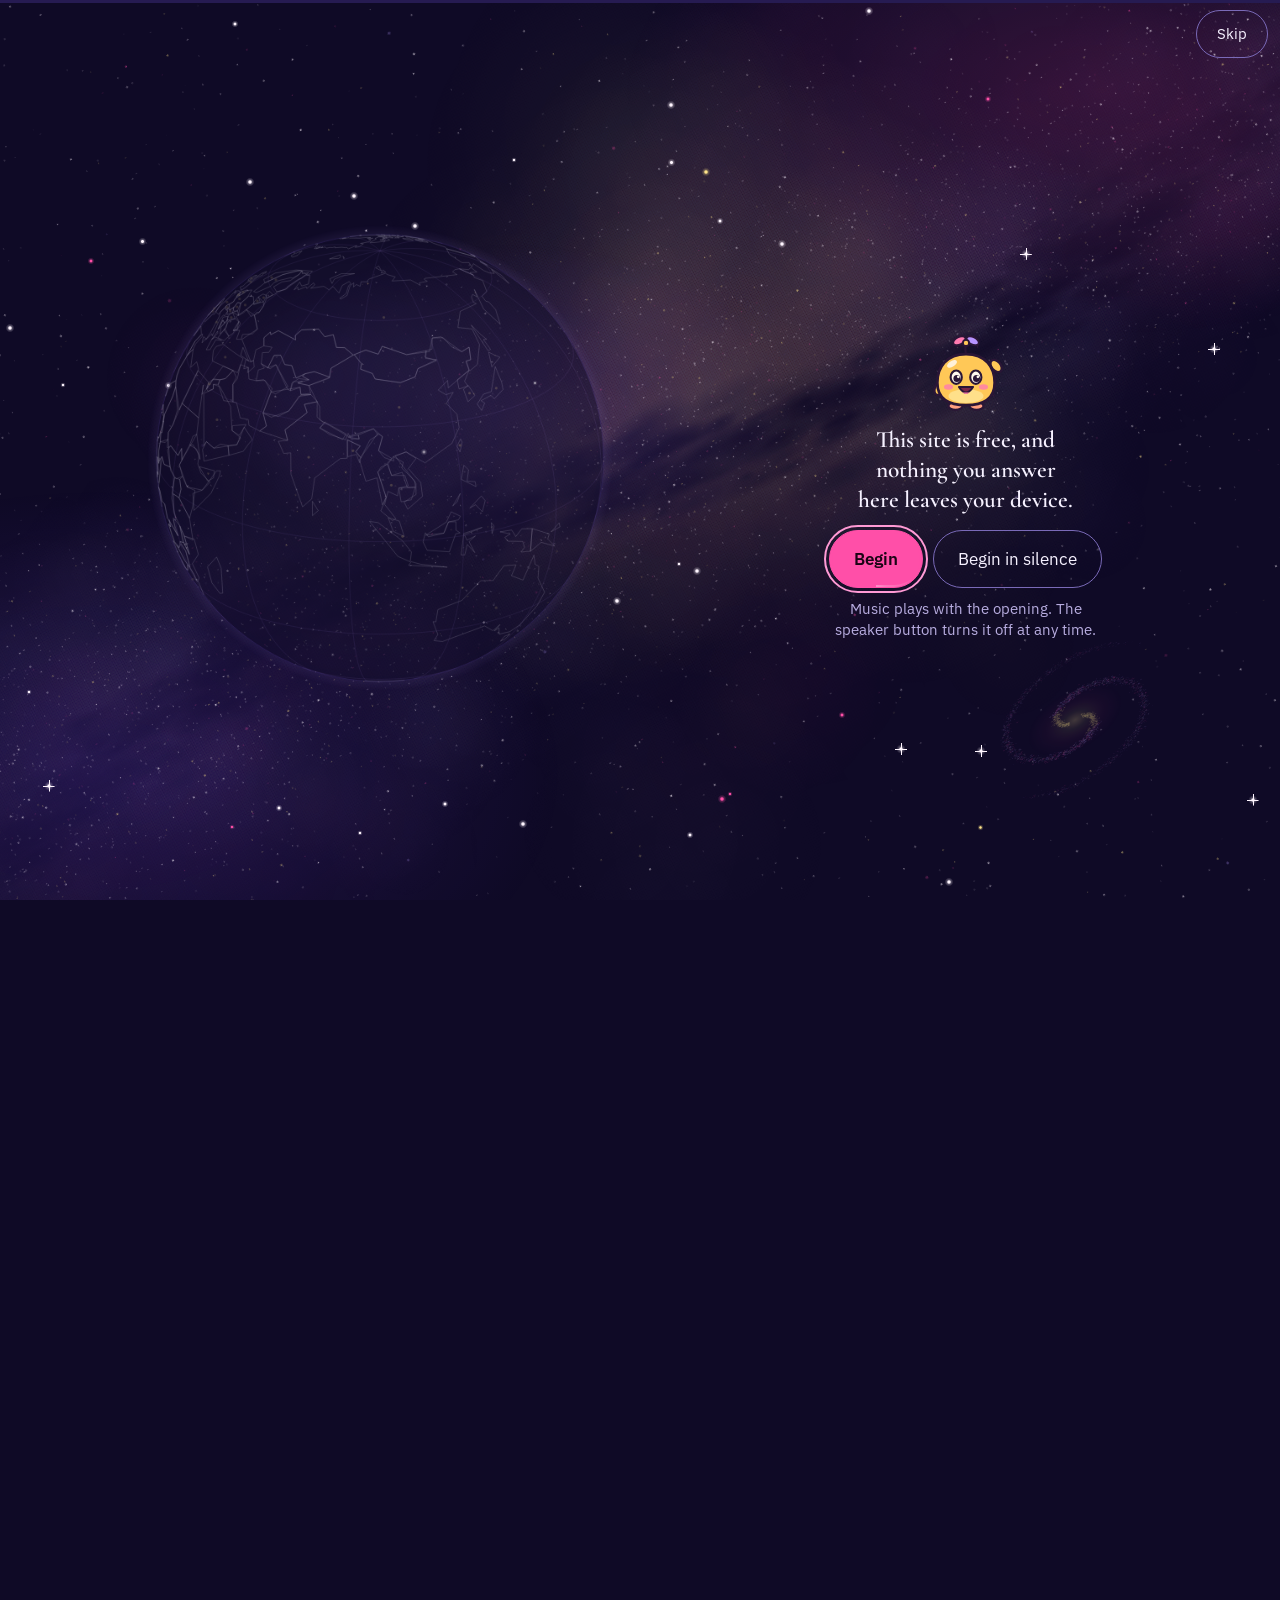
==== index.html @ c07ecde9 "Add Skip to the opening, and Escape The opening now has a way out from its first frame: Skip in the " ====
<!DOCTYPE html>
<html lang="en">
<head>
<meta charset="utf-8" />
<meta name="viewport" content="width=device-width, initial-scale=1" />
<title>Dream Counsellor — career compass for Indian medical students</title>
<meta name="description" content="Three honest questions, then every funded research programme, scholarship, conference and frontier field open to an Indian medico — matched to who you actually are and what you can actually afford." />

<!-- Favicon as an inline SVG data URI: the globe, drawn down to the few lines
     that still read at 16px, so the browser tab matches the installed app
     icon. It was the old compass mark until the app icon became the globe and
     the two stopped agreeing. No extra request, and it scales rather than
     pixellating on retina tabs. -->
<link rel="icon" href="data:image/svg+xml,%3Csvg xmlns='http://www.w3.org/2000/svg' viewBox='0 0 32 32'%3E%3Crect width='32' height='32' rx='7' fill='%230F0A26'/%3E%3Ccircle cx='16' cy='16' r='12.5' fill='none' stroke='%23B79BFF' stroke-width='2.4'/%3E%3Cellipse cx='16' cy='16' rx='5.5' ry='12.5' fill='none' stroke='%23B79BFF' stroke-width='1.5'/%3E%3Cline x1='3.5' y1='16' x2='28.5' y2='16' stroke='%23B79BFF' stroke-width='1.5'/%3E%3Ccircle cx='20.5' cy='19.5' r='4.2' fill='%230F0A26'/%3E%3Ccircle cx='20.5' cy='19.5' r='3' fill='%23FF4FA8'/%3E%3C/svg%3E" />
<link rel="canonical" href="https://aryanmanhas12.github.io/DREAMS/" />
<meta name="robots" content="index, follow, max-image-preview:large" />
<meta name="theme-color" content="#0F0A26" media="(prefers-color-scheme: light)" />
<meta name="theme-color" content="#0F0A26" media="(prefers-color-scheme: dark)" />

<!-- Link previews. This gets shared student-to-student on WhatsApp and
     Telegram far more than it gets found by search, so the card is the
     first impression more often than the page is. -->
<meta property="og:type" content="website" />
<meta property="og:site_name" content="Dream Counsellor" />
<meta property="og:locale" content="en_IN" />
<meta property="og:title" content="Dream Counsellor: the world is full of opportunities. What do you want?" />
<meta property="og:description" content="Three questions that have nothing to do with marks, then 228 real programmes, scholarships and research placements open to Indian medical students — filtered by what you can actually afford and where you can actually live." />
<meta property="og:url" content="https://aryanmanhas12.github.io/DREAMS/" />
<meta property="og:image" content="https://aryanmanhas12.github.io/DREAMS/assets/og-image.png" />
<meta property="og:image:width" content="1200" />
<meta property="og:image:height" content="630" />
<meta property="og:image:alt" content="Dream Counsellor: a career compass for Indian medical students, beside a globe marking every country with funded programmes." />
<meta name="twitter:card" content="summary_large_image" />
<meta name="twitter:title" content="Dream Counsellor: the world is full of opportunities. What do you want?" />
<meta name="twitter:description" content="228 funded programmes, scholarships and research placements open to Indian medical students. Three questions, then a plan." />
<meta name="twitter:image" content="https://aryanmanhas12.github.io/DREAMS/assets/og-image.png" />

<!-- No <link rel="preload"> for the fonts, deliberately. A font preload needs
     `crossorigin` or the browser fetches the file twice over HTTP, and with
     `crossorigin` the request is CORS-mode, which a file:// page (origin
     "null") is not allowed to make, so it errors on every local open. This
     page has to work from the filesystem, and the published bundle inlines
     every face as a data URI anyway, so the preload would buy nothing there.
     The faces are same-origin and discovered one hop after this stylesheet. -->
<!-- Render-blocking, deliberately. This was loaded non-blocking (preload +
     media="print" swap) to take 61KB of CSS off first paint, with no critical
     CSS inlined behind it. Measured on 30 September 2026: whenever the page
     painted before the stylesheet landed, it showed unstyled text and then
     the whole body jumped (the browser's 8px default margin vanishing), and
     Lighthouse scored CLS 0.563 on the live site. A flash of unstyled text
     followed by a page-wide jump is worse than ~28KB (gzipped) of CSS on the
     critical path, and a returning or installed reader gets it from the
     service worker's cache anyway. The generated category pages always
     loaded it this way and scored 99. -->
<link rel="stylesheet" href="assets/styles.css" />
<!-- Every script below is `defer`: the data files were render-blocking, and
     Lighthouse measured 2-3s of LCP "render delay" waiting on them before the
     hero text (plain HTML, no JavaScript needed) could paint. Deferred, they
     still download in parallel and run in order before DOMContentLoaded. The
     one thing that must happen before first paint is the reader's chosen
     theme, or a daylight reader sees a flash of the space theme first, so
     that runs here, inline and tiny, along with html.lite for phones with 2GB
     of memory or less and for Data Saver (a static sky, no idle motion), and
     html.intro-on when this visit opens on the opening (assets/intro.js),
     which hides the page before it can flash. If intro.js has not taken
     over within 12 seconds (a very slow link), the page shows without it. -->
<script>(function(d){try{var t=localStorage.getItem("dc-theme");if(t==="light"||t==="dark")d.setAttribute("data-theme",t);if(localStorage.getItem("dc-sky")==="still")d.classList.add("sky-still")}catch(e){}var m=navigator.deviceMemory,c=navigator.connection;if((m&&m<=2)||(c&&c.saveData))d.classList.add("lite");try{if(!(window.matchMedia&&matchMedia("(prefers-reduced-motion: reduce)").matches)&&!d.classList.contains("sky-still")&&!/[#&]p=/.test(location.hash)&&!sessionStorage.getItem("dc-intro")){d.classList.add("intro-on");if(localStorage.getItem("dc-sound")!=="off")d.classList.add("intro-wait");setTimeout(function(){if(!d.classList.contains("intro-live"))d.classList.remove("intro-on","intro-wait")},12000)}}catch(e){}})(document.documentElement)</script>

<!-- Installable to a phone home screen. Relative paths throughout so this
     works both at the GitHub Pages sub-path and from the filesystem.
     apple-mobile-web-app-capable is the older alias of the standard property
     and older iOS still reads only that one, so both are set. The status bar
     stays "default" rather than black-translucent: translucent makes the web
     view extend up behind the clock, and with a sticky topbar and no
     safe-area padding that puts the menu button under the system time. -->
<link rel="manifest" href="manifest.webmanifest" />
<link rel="apple-touch-icon" href="assets/icons/apple-touch-icon.png" />
<meta name="apple-mobile-web-app-title" content="Dream Counsellor" />
<meta name="mobile-web-app-capable" content="yes" />
<meta name="apple-mobile-web-app-capable" content="yes" />
<meta name="apple-mobile-web-app-status-bar-style" content="default" />
<!-- Structured data. Deliberately minimal: a WebSite and the body that
     publishes it, both of which are true. No AggregateRating, no Course, no
     Event, no Offer — this site sells nothing, teaches nothing directly and
     hosts no events, and inventing those types to win a rich result would be
     a lie told in machine-readable form. The category pages carry their own
     CollectionPage and BreadcrumbList. -->
<script type="application/ld+json">
{
 "@context": "https://schema.org",
 "@graph": [
  {
   "@type": "WebSite",
   "@id": "https://aryanmanhas12.github.io/DREAMS/#website",
   "url": "https://aryanmanhas12.github.io/DREAMS/",
   "name": "Dream Counsellor",
   "alternateName": "Dream Counsellor \u2014 career compass for Indian medical students",
   "description": "An independent, free index of funded programmes, scholarships, research placements and career routes open to Indian medical students.",
   "inLanguage": "en",
   "isAccessibleForFree": true,
   "publisher": { "@id": "https://aryanmanhas12.github.io/DREAMS/#publisher" }
  },
  {
   "@type": "Organization",
   "@id": "https://aryanmanhas12.github.io/DREAMS/#publisher",
   "name": "Dream Counsellor",
   "url": "https://aryanmanhas12.github.io/DREAMS/",
   "logo": "https://aryanmanhas12.github.io/DREAMS/assets/icons/icon-512.png",
   "description": "An unfunded independent project indexing funded routes for Indian medical students. Not affiliated with any institution listed."
  },
  {
   "@type": "WebPage",
   "@id": "https://aryanmanhas12.github.io/DREAMS/#webpage",
   "url": "https://aryanmanhas12.github.io/DREAMS/",
   "name": "Dream Counsellor \u2014 career compass for Indian medical students",
   "isPartOf": { "@id": "https://aryanmanhas12.github.io/DREAMS/#website" },
   "about": "Careers, research, scholarships and postgraduate routes in medicine for students in India",
   "audience": { "@type": "EducationalAudience", "educationalRole": "student" }
  }
 ]
}
</script>
</head>
<body>

<!-- ══════════════════ THE OPENING ══════════════════
     The Earth turns once in the galaxy, every country in the index lights
     and is named, Ooh arrives, and it lands on India: fifteen beats, about
     9.6 seconds, the length of Ronak's overture. Once a visit, and only
     when the inline script above set html.intro-on, so it never shows
     without JavaScript, under reduced motion, after "Pause the moving sky",
     or for a shared plan link. Skip (and Escape) leave it at any moment,
     from the first frame. assets/intro.js runs it. -->
<div class="intro" id="intro" role="dialog" aria-modal="true" aria-labelledby="introAlt" tabindex="-1">
  <span class="intro-progress" aria-hidden="true"><i></i></span>
  <p class="sr-only" id="introAlt">Dream Counsellor. The Earth turns, every country with programmes in this index lights up and is named, and it comes to rest on India.</p>
  <div class="intro-top">
    <button type="button" class="theme-toggle sound-toggle intro-sound" id="introSound" aria-label="Galaxy sound" aria-pressed="false">
      <svg viewBox="0 0 24 24" aria-hidden="true" focusable="false">
        <path class="spk" d="M4 9.5h3.2L12 5.5v13l-4.8-4H4z"/>
        <path class="wave" d="M15.5 9a4.2 4.2 0 0 1 0 6M18 6.6a7.6 7.6 0 0 1 0 10.8"/>
        <path class="mute" d="M16 9.5l5 5M21 9.5l-5 5"/>
      </svg>
    </button>
    <button type="button" class="btn btn-ghost btn-sm intro-skip" id="introSkip">Skip</button>
  </div>
  <div class="intro-stage">
    <div class="intro-globe" aria-hidden="true"><canvas id="introCanvas"></canvas></div>
    <div class="intro-side">
      <p class="intro-count" aria-hidden="true"><span class="intro-count-n" id="introCount">0</span> countries</p>
      <div class="intro-below">
        <div class="intro-gate">
          <span class="intro-gate-ooh" id="introGateOoh" aria-hidden="true"></span>
          <p class="intro-gate-line">This site is free, and nothing you answer here leaves your device.</p>
          <div class="intro-gate-go">
            <button type="button" class="btn btn-primary btn-orbit" id="introBegin">Begin</button>
            <button type="button" class="btn btn-ghost" id="introQuiet">Begin in silence</button>
          </div>
          <p class="intro-gate-note">Music plays with the opening. The speaker button turns it off at any time.</p>
        </div>
        <div class="intro-show">
          <div class="intro-cast">
            <span class="intro-ooh-wrap" id="introOohWrap" aria-hidden="true"><span class="intro-ooh" id="introOoh"></span></span>
            <div class="intro-says" aria-live="polite">
              <div class="ooh-bubble intro-say" id="introSay1" hidden><p class="ooh-say ooh-say-static"><span class="ooh-name" aria-hidden="true" translate="no">Ooh</span><span class="ooh-text"><span class="ooh-typed">Ooh! Look at them all.</span><span class="ooh-rest" aria-hidden="true"></span></span></p></div>
              <div class="ooh-bubble intro-say" id="introSay2" hidden><p class="ooh-say ooh-say-static"><span class="ooh-name" aria-hidden="true" translate="no">Ooh</span><span class="ooh-text"><span class="ooh-typed"><span id="introLine2Count"></span> countries. Let's find yours.</span><span class="ooh-rest" aria-hidden="true"></span></span></p></div>
            </div>
          </div>
          <p class="intro-name" aria-hidden="true" translate="no">Dream<em>Counsellor</em></p>
        </div>
      </div>
    </div>
  </div>
</div>

<a class="skip" href="#main">Skip to content</a>

<header class="topbar">
  <div class="wrap topbar-in">
    <a class="brand" href="#" id="brandHome">
      <svg class="brand-mark" viewBox="0 0 32 32" aria-hidden="true" focusable="false">
        <g fill="none" stroke="currentColor"><circle cx="16" cy="16" r="12.5" stroke-width="2.6"/><ellipse cx="16" cy="16" rx="5.5" ry="12.5" stroke-width="1.8"/><line x1="3.5" y1="16" x2="28.5" y2="16" stroke-width="1.8"/></g>
        <circle class="bm-dot" cx="20.5" cy="19.5" r="3.6"/>
      </svg>
      <span class="brand-text" translate="no">Dream<em>Counsellor</em></span>
    </a>
    <nav class="topnav" id="topnav" aria-label="Primary">
      <button type="button" class="navlink" data-goto="intro">Start</button>
      <button type="button" class="navlink" data-goto="browse">Browse all</button>
      <button type="button" class="navlink" data-goto="routes">Specialty routes</button>
      <button type="button" class="navlink" data-goto="frontiers">Frontier fields</button>
      <button type="button" class="navlink" data-goto="calendar">Deadlines</button>
      <button type="button" class="navlink navlink-shortlist" data-goto="shortlist">
        Shortlist<span class="shortlist-count" id="shortlistCount" aria-live="polite"></span>
      </button>
    </nav>
    <div class="topbar-controls">
      <!-- The galaxy's sound can play by itself once the page has been tapped,
           so its off switch sits here, first among the controls (WCAG 1.4.2). -->
      <button type="button" class="theme-toggle sound-toggle" id="soundToggle" aria-label="Galaxy sound" aria-pressed="false">
        <svg viewBox="0 0 24 24" aria-hidden="true" focusable="false">
          <path class="spk" d="M4 9.5h3.2L12 5.5v13l-4.8-4H4z"/>
          <path class="wave" d="M15.5 9a4.2 4.2 0 0 1 0 6M18 6.6a7.6 7.6 0 0 1 0 10.8"/>
          <path class="mute" d="M16 9.5l5 5M21 9.5l-5 5"/>
        </svg>
      </button>
      <button type="button" class="theme-toggle" id="themeToggle" aria-label="Switch theme">
        <span class="theme-dot"></span>
      </button>
      <button type="button" class="nav-toggle" id="navToggle" aria-expanded="false" aria-controls="topnav" aria-label="Open menu">
        <span class="nav-toggle-bars" aria-hidden="true"><span></span><span></span><span></span></span>
      </button>
    </div>
  </div>
</header>

<main id="main">

<!-- ══════════════════ INTRO ══════════════════ -->
<section class="view is-active" id="view-intro">
  <div class="hero">
    <div class="wrap hero-in">
      <!-- Flat grid rather than nested columns, so the DOM order IS the phone
           order: the headline, the question, its answers, what this is, what
           to do. On a phone the globe now comes after the buttons, so the first
           screen holds the question and both ways of answering it (a chip for
           Ooh, or the three questions). From 920px grid-template-areas moves
           the globe into its own column beside all of it. Doing it this way
           rather than with `order` keeps tab order identical to reading order. -->
      <div class="hero-grid">
        <!-- Each word is its own span so the headline can rise word by word on
             arrival: the page's one orchestrated moment. Pure CSS from the first
             paint (no JavaScript to wait for), transform and opacity only, off
             under reduced motion. -->
        <h1 class="hero-h rise">
          <span class="w" style="--i:0">The</span> <span class="w" style="--i:1">world</span> <span class="w" style="--i:2">is</span> <span class="w" style="--i:3">full</span> <span class="w" style="--i:4">of</span> <span class="w" style="--i:5">opportunities.</span>
        </h1>
        <p class="hero-ask rise" id="wantQ"><span class="w" style="--i:8">What</span> <span class="w" style="--i:9">do</span> <span class="w" style="--i:10">you</span> <span class="w" style="--i:11">want?</span></p>

        <!-- Ooh answers the question above. A fixed script, not a chatbot: each
             chip has one reply, and every number in it is counted from the
             index when it is said. Ooh's figure box is its final size in the
             HTML, so drawing Ooh in afterwards moves nothing. -->
        <div class="want" id="want">
          <div class="want-chips" role="group" aria-labelledby="wantQ">
            <button type="button" class="want-chip" data-want="research" aria-pressed="false">Research during MBBS</button>
            <button type="button" class="want-chip" data-want="abroad" aria-pressed="false">Fully funded abroad</button>
            <button type="button" class="want-chip" data-want="phd" aria-pressed="false">A PhD that pays</button>
            <button type="button" class="want-chip" data-want="india" aria-pressed="false">Exposure in India</button>
            <button type="button" class="want-chip" data-want="specialty" aria-pressed="false">A specialty that fits</button>
            <button type="button" class="want-chip" data-want="unsure" aria-pressed="false">Not sure yet</button>
          </div>
          <div class="want-say">
            <span class="ooh-figure want-ooh" data-ooh-figure="hello" data-size="64" aria-hidden="true"></span>
            <div class="ooh-bubble want-bubble" id="wantBubble">
              <p class="ooh-say ooh-say-static"><span class="ooh-name" aria-hidden="true" translate="no">Ooh</span><span class="ooh-text"><span class="ooh-typed">Tap whichever is closest and I'll show you where to start.</span><span class="ooh-rest" aria-hidden="true"></span></span></p>
              <p class="ooh-sr" aria-live="polite"></p>
            </div>
          </div>
          <div class="want-go" id="wantGo"></div>
        </div>

        <!-- Two lengths, stated honestly. The primary button used to promise
             three questions and then ask sixteen, which is a small lie that
             set the tone for everything after it. Now the short run really is
             three, and the full set says what it adds. -->
        <div class="hero-actions">
          <button type="button" class="btn btn-primary btn-orbit" id="startBtn">Answer the three questions</button>
          <button type="button" class="btn btn-ghost" id="startFullBtn">Go deeper: the full set</button>
          <button type="button" class="btn btn-ghost" data-goto="browse">Show me everything</button>
        </div>
        <p class="hero-choice-note">
          Three questions take about a minute. The full set adds your year, money, category and where
          you could live, which sharpens the list, and you can switch to it later without losing an answer.
        </p>

        <p class="hero-lede">
          This index holds <b><span id="heroCount" class="num-pending"></span></b> of them for Indian
          medical students: funded research you can hold in second year, doctorates that pay a salary,
          and scholarships that cover the flight. Every one is graded honestly and linked to its
          official page.
        </p>

        <!-- Placed AFTER the primary action, never before it. Anything added
             above .hero-actions pushes the main button toward the fold on a
             390x844 phone, which this hero has already been rebuilt once to
             fix. The tour runs itself on a first visit; this is the way back
             to it afterwards. -->
        <p class="tour-line">
          <button type="button" class="tour-trigger" id="tourBtn">Show me how this page works</button>
          <span class="tour-line-note" id="tourLineNote"></span>
        </p>

        <!-- Installing has to be offered out loud. Chrome buries "Add to Home
             screen" in the ⋮ menu and iOS Safari never prompts at all, so a
             site that only meets the technical requirements is, in practice,
             not installable by the person holding the phone. Hidden until the
             browser confirms it can actually be installed, so it is never a
             button that does nothing. -->
        <div class="install-line" id="installLine" hidden>
          <button type="button" class="install-btn" id="installBtn" aria-expanded="false">Install as an app</button>
          <span class="install-note" id="installNote">Opens like an app and works with no signal</span>
          <p class="install-steps" id="installSteps" hidden></p>
        </div>

        <figure class="hero-globe">
          <canvas id="globeCanvas" role="img"
                  aria-label="A globe marking every country with programmes in this index. The same countries can be reached from Browse all."></canvas>
          <figcaption class="globe-label" id="globeLabel">Drag to spin, or tap a country</figcaption>
        </figure>

        <!-- An ordered list because it genuinely is a sequence. You cannot get
             step 3 without step 1. That is what earns the numbering. -->
        <ol class="how">
          <li>
            <b>Three questions</b>
            <span>About what people come to you for, what angers you and what makes time
            stop. Nothing about marks.</span>
          </li>
          <li>
            <b>Your real constraints</b>
            <span>Year of study, money, category and where you could actually live. The things
            that decide what is open to you.</span>
          </li>
          <li>
            <b>A ranked shortlist</b>
            <span>Graded by how much each one would change, with deadlines, true cost and the
            steps to apply.</span>
          </li>
        </ol>
      </div>

      <dl class="hero-stats">
        <div><dt>Programmes indexed</dt><dd id="statTotal" class="num-pending"></dd></div>
        <div><dt>Cost you nothing</dt><dd id="statFree" class="num-pending"></dd></div>
        <div><dt>Open to current MBBS students</dt><dd id="statStudent" class="num-pending"></dd></div>
        <div><dt>Countries covered</dt><dd id="statCountries" class="num-pending"></dd></div>
      </dl>
    </div>
  </div>

  <!-- The atlas. Scrolling through the regions turns a second globe to each
       one, so the motion on this page is the answer to "where are the doors?"
       rather than decoration. Scroll stays native: nothing here intercepts the
       wheel or touch, the text below is complete without the canvas, and every
       region ends in a real button into Browse. All numbers are counted from
       the index at load, never typed here. -->
  <section class="atlas" id="atlas" aria-labelledby="atlas-h">
    <div class="wrap atlas-in">
      <figure class="atlas-stage">
        <canvas id="atlasCanvas" role="img"
                aria-label="A globe that turns to each region as you read about it. Every region below can also be opened in Browse."></canvas>
      </figure>

      <div class="atlas-steps">
        <header class="atlas-head">
          <h2 class="sec-h" id="atlas-h">Where the doors are</h2>
          <p class="atlas-intro">Read down through the regions and the globe turns to each one. Every number here is counted from the index itself, including how many are open this month.</p>
        </header>

        <article class="atlas-step" data-region="india">
          <p class="atlas-tag">India</p>
          <h3>Where every route starts</h3>
          <p class="atlas-copy">Most of what you can do this year is here and much of it is free: research studentships, the science academies' summer fellowships, and national meetings where a first abstract costs a train ticket.</p>
          <dl class="atlas-facts">
            <div><dt>Routes</dt><dd data-stat="total" class="num-pending"></dd></div>
            <div><dt>Funded or free</dt><dd data-stat="funded" class="num-pending"></dd></div>
            <div><dt>Open this month</dt><dd data-stat="open" class="num-pending"></dd></div>
          </dl>
          <p class="atlas-pick" data-stat="pick"></p>
          <button type="button" class="btn btn-ghost atlas-go" data-region-go="india">See every route in India</button>
        </article>

        <article class="atlas-step" data-region="uk">
          <p class="atlas-tag">The UK and Ireland</p>
          <h3>One-year masters and two scholarships open to Indian doctors</h3>
          <p class="atlas-copy">The schools that train much of global health, with Chevening and the Commonwealth Scholarships paying tuition, flights and a stipend for the ones that fit.</p>
          <dl class="atlas-facts">
            <div><dt>Routes</dt><dd data-stat="total" class="num-pending"></dd></div>
            <div><dt>Funded or free</dt><dd data-stat="funded" class="num-pending"></dd></div>
            <div><dt>Open this month</dt><dd data-stat="open" class="num-pending"></dd></div>
          </dl>
          <p class="atlas-pick" data-stat="pick"></p>
          <button type="button" class="btn btn-ghost atlas-go" data-region-go="uk">See every route in the UK and Ireland</button>
        </article>

        <article class="atlas-step" data-region="europe">
          <p class="atlas-tag">Europe</p>
          <h3>Doctorates that pay a salary</h3>
          <p class="atlas-copy">Germany, Switzerland and the Nordic countries hire PhD candidates as employees rather than charging them, and Germany's route into practice runs through a language exam and a licensing exam.</p>
          <dl class="atlas-facts">
            <div><dt>Routes</dt><dd data-stat="total" class="num-pending"></dd></div>
            <div><dt>Funded or free</dt><dd data-stat="funded" class="num-pending"></dd></div>
            <div><dt>Open this month</dt><dd data-stat="open" class="num-pending"></dd></div>
          </dl>
          <p class="atlas-pick" data-stat="pick"></p>
          <button type="button" class="btn btn-ghost atlas-go" data-region-go="europe">See every route in Europe</button>
        </article>

        <article class="atlas-step" data-region="americas">
          <p class="atlas-tag">The USA and Canada</p>
          <h3>Summer labs, two big awards, and the USMLE</h3>
          <p class="atlas-copy">Paid summer research, the Knight-Hennessy and Fulbright-Nehru awards for graduate study, and the long exam route into American residency.</p>
          <dl class="atlas-facts">
            <div><dt>Routes</dt><dd data-stat="total" class="num-pending"></dd></div>
            <div><dt>Funded or free</dt><dd data-stat="funded" class="num-pending"></dd></div>
            <div><dt>Open this month</dt><dd data-stat="open" class="num-pending"></dd></div>
          </dl>
          <p class="atlas-pick" data-stat="pick"></p>
          <button type="button" class="btn btn-ghost atlas-go" data-region-go="americas">See every route in the USA and Canada</button>
        </article>

        <article class="atlas-step" data-region="anz">
          <p class="atlas-tag">Australia and New Zealand</p>
          <h3>Research degrees on a tax-free stipend</h3>
          <p class="atlas-copy">University research scholarships open to international candidates, and in Australia a trade agreement that gives Indian graduates longer post-study work rights than most nationalities get.</p>
          <dl class="atlas-facts">
            <div><dt>Routes</dt><dd data-stat="total" class="num-pending"></dd></div>
            <div><dt>Funded or free</dt><dd data-stat="funded" class="num-pending"></dd></div>
            <div><dt>Open this month</dt><dd data-stat="open" class="num-pending"></dd></div>
          </dl>
          <p class="atlas-pick" data-stat="pick"></p>
          <button type="button" class="btn btn-ghost atlas-go" data-region-go="anz">See every route in Australia and New Zealand</button>
        </article>

        <article class="atlas-step" data-region="asia">
          <p class="atlas-tag">Elsewhere in Asia, and Africa</p>
          <h3>Paid internships and government scholarships</h3>
          <p class="atlas-copy">OIST's paid research internship in Japan, the Weizmann Institute in Israel, Singapore's public health school, government scholarships from Japan, Korea, China, Taiwan and Türkiye, and HIV and tuberculosis research in Johannesburg and Cape Town.</p>
          <dl class="atlas-facts">
            <div><dt>Routes</dt><dd data-stat="total" class="num-pending"></dd></div>
            <div><dt>Funded or free</dt><dd data-stat="funded" class="num-pending"></dd></div>
            <div><dt>Open this month</dt><dd data-stat="open" class="num-pending"></dd></div>
          </dl>
          <p class="atlas-pick" data-stat="pick"></p>
          <button type="button" class="btn btn-ghost atlas-go" data-region-go="asia">See every route elsewhere in Asia and Africa</button>
        </article>

        <article class="atlas-step" data-region="global">
          <p class="atlas-tag">No single country</p>
          <h3>The UN, WHO and the open internet</h3>
          <p class="atlas-copy">Internships, volunteer posts, youth competitions and online courses you can reach from wherever you study, including several that take students in their first year.</p>
          <dl class="atlas-facts">
            <div><dt>Routes</dt><dd data-stat="total" class="num-pending"></dd></div>
            <div><dt>Funded or free</dt><dd data-stat="funded" class="num-pending"></dd></div>
            <div><dt>Open this month</dt><dd data-stat="open" class="num-pending"></dd></div>
          </dl>
          <p class="atlas-pick" data-stat="pick"></p>
          <button type="button" class="btn btn-ghost atlas-go" data-region-go="global">See every route with no single country</button>
        </article>
      </div>
    </div>
  </section>

  <!-- Three claims rather than three feature bullets. Each one is something
       this site asserts and can be held to, which is why they carry quote
       marks. They are positions, not decoration. -->
  <section class="wrap claims" aria-labelledby="claims-h">
    <h2 class="sec-h" id="claims-h">What this is built on</h2>

    <!-- The numbers in these three claims are filled in from the data at run
         time, never typed here. A count written into the HTML is a count that
         goes stale on the next commit and then quietly contradicts the stat
         tile six inches above it, which is the same class of bug as the old
         India 16-vs-65. Em dashes are the pre-script placeholder, matching
         #heroCount, so nothing reads as a broken template if JS never runs. -->
    <div class="statement">
      <p>Funded research you can hold in second year, doctorates that pay a salary, and
      scholarships that cover the flight. <b><span id="claimTotal" class="num-pending"></span> of them, across
      <span id="claimCountries" class="num-pending"></span> countries.</b></p>
    </div>

    <div class="statement">
      <p>Every entry is graded by <b>how much it would change your career</b>. Most are
      not tier 1, and each card says which tier it is.</p>
    </div>

    <div class="statement">
      <p>Built around what you can afford, tolerate and reach. <b><span id="claimFree" class="num-pending"></span>
      of these cost nothing at all</b>, and the ones gated by money say so plainly.</p>
    </div>

    <div class="claims-cta">
      <button type="button" class="btn btn-primary btn-lg" id="startShortBtn2">Start the three questions</button>
      <p class="claims-note">About a minute. No account, nothing uploaded. The full set takes about two, if you want the sharper version.</p>
    </div>
  </section>

  <div class="wrap band">
    <h2 class="band-h">Three questions, and why these three</h2>
    <div class="triptych">
      <article class="tri">
        <span class="tri-num">Question one</span>
        <h3>What do people come to you for?</h3>
        <p>Not what you are good at on paper. What people actually knock on your door about. That is
        your real skill, and it is usually invisible to you because it costs you no effort.</p>
      </article>
      <article class="tri">
        <span class="tri-num">Question two</span>
        <h3>What angers you about this world?</h3>
        <p>Anger is the most reliable compass anyone has. The thing that makes you furious at 2 a.m.
        is the thing you will still care about in fifteen years, when the prestige has worn off.</p>
      </article>
      <article class="tri">
        <span class="tri-num">Question three</span>
        <h3>What makes time stop?</h3>
        <p>The task where you look up and three hours have gone. Treat that as data rather than mood: it tells
        you which method you belong in, regardless of which subject you love.</p>
      </article>
    </div>
    <p class="band-foot">
      Skill, anger, flow. Where the three overlap is not a personality quiz result. It is a
      shortlist of real programmes with real deadlines, filtered by what you can actually afford,
      where you can actually live, and what you are actually eligible for today.
    </p>
  </div>
</section>

<!-- ══════════════════ SURVEY ══════════════════ -->
<section class="view" id="view-survey">
  <div class="survey-shell">
    <div class="progress" role="progressbar" aria-label="Survey progress" aria-valuemin="0" aria-valuemax="100" aria-valuenow="0">
      <div class="progress-bar" id="progressBar"></div>
    </div>
    <div class="wrap survey-wrap">
      <div id="questionSlot"></div>
      <div class="survey-nav">
        <button type="button" class="btn btn-ghost" id="backBtn">Back</button>
        <span class="survey-count" id="qCount"></span>
        <button type="button" class="btn btn-primary" id="nextBtn">Continue</button>
      </div>
    </div>
  </div>
</section>

<!-- ══════════════════ RESULTS ══════════════════ -->
<section class="view" id="view-results">
  <div class="wrap">
    <div class="ooh-slot" data-ooh="results"></div>
    <div id="resultsSlot"></div>
  </div>
</section>

<!-- ══════════════════ BROWSE ══════════════════ -->
<section class="view" id="view-browse">
  <div class="wrap">
    <header class="page-head">
      <h2>Everything, unfiltered</h2>
      <p class="page-lede">Every programme in the database, with no profile applied. Search, filter and
      sort if you already know roughly what you are looking for.</p>
    </header>
    <div class="ooh-slot" data-ooh="browse"></div>
    <div class="browse-tools">
      <div class="search-wrap">
        <input type="search" id="browseSearch" class="search-input"
               autocomplete="off" spellcheck="false"
               placeholder="Search by name, institution or field. Try “Germany”, “psychiatry”, “free”…"
               aria-label="Search programmes" />
      </div>
      <div class="sort-wrap">
        <label for="browseSort">Sort</label>
        <select id="browseSort" class="sort-select">
          <option value="tier">Impact tier</option>
          <option value="deadline">Deadline (soonest first)</option>
          <option value="az">A–Z</option>
        </select>
      </div>
    </div>
    <div class="filters" id="filters"></div>
    <div id="activeCountry"></div>
    <!-- The count changes as you type, and a screen-reader user gets no other
         signal that filtering happened. polite, so it waits for a pause. -->
    <p class="result-count" id="browseCount" role="status" aria-live="polite"></p>
    <div class="cards" id="browseCards"></div>
  </div>
</section>

<!-- ══════════════════ SHORTLIST ══════════════════ -->
<section class="view" id="view-shortlist">
  <div class="wrap">
    <header class="page-head">
      <h2>Your shortlist</h2>
      <p class="page-lede">Every programme you have starred, anywhere on the site, whether comparing
      options across sessions, or just building a list to sit with for a few days before deciding.
      Saved in this browser only.</p>
    </header>
    <div class="ooh-slot" data-ooh="shortlist"></div>
    <div id="shortlistSlot"></div>
  </div>
</section>

<!-- ══════════════════ SPECIALTY ROUTES ══════════════════ -->
<section class="view" id="view-routes">
  <div class="wrap">
    <header class="page-head">
      <h2>Specialty routes</h2>
      <p class="page-lede">
        What each specialty is actually like day to day, how you enter it in India, how you
        enter it abroad, where it leads afterwards, and the thing nobody tells you before
        you commit three years to it. Including the non-clinical MDs that students treat as
        failure, and the exits from clinical medicine that are real careers rather than
        defeats.
      </p>
    </header>
    <div class="ooh-slot" data-ooh="routes"></div>
    <div class="routes" id="routesGrid"></div>
  </div>
</section>

<!-- ══════════════════ FRONTIERS ══════════════════ -->
<section class="view" id="view-frontiers">
  <div class="wrap">
    <header class="page-head">
      <h2>The frontier</h2>
      <p class="page-lede">
        Every one of these is a real discipline with journals, funding and people currently hiring.
        Most Indian medical students graduate without hearing any of them named once. Each entry
        includes one thing you could start this week, from where you are, with what you have.
      </p>
    </header>
    <div class="ooh-slot" data-ooh="frontiers"></div>
    <div class="frontier-grid" id="frontierGrid"></div>
  </div>
</section>

<!-- ══════════════════ CALENDAR ══════════════════ -->
<section class="view" id="view-calendar">
  <div class="wrap">
    <header class="page-head">
      <h2>Deadline calendar</h2>
      <p class="page-lede">
        Most opportunities are missed for one reason: the application window opened while you were
        revising for an exam and closed before you looked up. Deadlines shift year to year. Always
        confirm on the official page before you plan around a date.
      </p>
      <p class="reviewed" id="reviewedCal"></p>
    </header>
    <div class="ooh-slot" data-ooh="calendar"></div>
    <div class="calendar" id="calendarGrid"></div>
  </div>
</section>

</main>

<footer class="foot">
  <div class="wrap foot-in">
    <details class="privacy">
      <summary>Where your answers are kept</summary>
      <div class="privacy-body">
        <p>
          <strong>There is no account, no server and no database.</strong> This is a set of static
          files. Nothing you type is ever transmitted anywhere. There is nowhere for it to go.
        </p>
        <p>Two things are stored, both on this device only:</p>
        <ul>
          <li>
            <strong>Your answers and shortlist</strong> live in this browser's local storage, so
            the page remembers you between visits. Clearing your browser data removes them.
          </li>
          <li>
            <strong>Your answers are also encoded into the page address</strong> once you finish
            the questions. That is what makes a plan bookmarkable, and it is also how you move it
            between devices: send yourself that link and open it on your phone, and your results
            come back exactly as they were. It is the closest thing to an account, without one.
          </li>
        </ul>
        <p class="privacy-small">
          Because there is no account, a shortlist saved on your laptop will not appear on your
          phone by itself. Copy the link across, or use <em>Copy my plan as text</em> on the
          results page. Nothing here uses cookies, analytics or trackers of any kind.
        </p>
      </div>
    </details>

    <p class="foot-note">
      <strong>Dream Counsellor</strong>, built for Indian medical students, starting with one.
      Every deadline and figure here is a starting point for your own check, not a substitute for it:
      programmes change their rules, and the official page is always the authority. Nothing on this
      site is affiliated with any institution listed.
    </p>
    <!-- The sky moves for as long as the page is open, so there has to be a
         way to stop it from the page itself (WCAG 2.2.2). The system's
         reduced-motion setting stills it too, and then this says so. -->
    <p class="foot-controls">
      <button type="button" class="btn btn-ghost btn-sm" id="skyToggle" aria-pressed="false">Pause the moving sky</button>
      <button type="button" class="btn btn-ghost btn-sm" id="oohToggle" aria-pressed="false">Hide Ooh, the guide</button>
    </p>
    <p class="foot-note foot-small reviewed" id="reviewedFoot"></p>
    <p class="foot-note foot-small">
      If you are struggling right now, that is not a career problem and it does not wait for a
      deadline. Tele-MANAS, India's free national mental health helpline: <a href="tel:14416"><strong>14416</strong></a> · Check your wellbeing privately with <a href="https://aryanmanhas12.github.io/Psych/" target="_blank" rel="noopener"><strong>Psych Screener</strong></a>.
    </p>
    <!-- Separate pages rather than another <details>, so they can be linked to,
         indexed and cited. build.js rewrites these two to absolute URLs for the
         single-file bundle, which has no privacy.html beside it. -->
    <!-- The app builds itself from data in the browser, so none of the 220
         programmes appears in the HTML a crawler reads. These pages are the
         crawlable copy, generated from the same data by tools/make-pages.js.
         They are also how someone arrives from a search for one programme. -->
    <nav class="foot-map" aria-label="Browse by category">
      <h2 class="foot-map-h">Browse by category</h2>
      <ul>
        <li><a href="during-mbbs/">Open while you are still in MBBS</a></li>
        <li><a href="study-abroad/">Studying abroad from an Indian degree</a></li>
        <li><a href="scholarships/">Scholarships</a></li>
        <li><a href="fellowships/">Fellowships</a></li>
        <li><a href="research/">Research opportunities</a></li>
        <li><a href="india/">Exposure inside India</a></li>
        <li><a href="fully-funded/">Fully funded, abroad and at home</a></li>
        <li><a href="free/">Costs nothing</a></li>
        <li><a href="conferences/">Conferences taking student work</a></li>
        <li><a href="specialties/">Specialties and where they lead</a></li>
        <li><a href="research-fields/">Research fields still open</a></li>
      </ul>
    </nav>
    <p class="foot-note foot-small foot-legal">
      <a href="privacy.html">Privacy</a> · <a href="terms.html">Terms of use</a>
    </p>
    <p class="foot-sign">Go on then. The world is wider than they told you.</p>
  </div>
</footer>

<script src="assets/data-study.js" defer></script>
<script src="assets/data-funding.js" defer></script>
<script src="assets/data-research.js" defer></script>
<script src="assets/data-frontiers.js" defer></script>
<script src="assets/data-countries.js" defer></script>
<script src="assets/data-impact.js" defer></script>
<script src="assets/data-expansion.js" defer></script>
<script src="assets/data-india-funding.js" defer></script>
<script src="assets/data-specialties.js" defer></script>
<script src="assets/data-equity-plus.js" defer></script>
<script src="assets/data-world.js" defer></script>
<script src="assets/data-india-events.js" defer></script>
<script src="assets/data-abroad.js" defer></script>
<script src="assets/data-newroutes.js" defer></script>
<script src="assets/data-2026.js" defer></script>
<script src="assets/data-fields-2026.js" defer></script>
<script src="assets/data-india-exposure.js" defer></script>
<script src="assets/data-meta.js" defer></script>
<script src="assets/data-coast.js" defer></script>
<script src="assets/globe.js" defer></script>
<script src="assets/space.js" defer></script>
<script src="assets/sound.js" defer></script>
<script src="assets/ooh.js" defer></script>
<script src="assets/ooh-guide.js" defer></script>
<script src="assets/intro.js" defer></script>
<script src="assets/app.js" defer></script>
</body>
</html>
---- assets/styles.css ----
/* ════════════════════════════════════════════════════════════════
   Dream Counsellor

   Type — three faces, self-hosted so nothing depends on a CDN:
     Cormorant Garamond  calligraphic old-style serif. Asks the human
                         questions. High contrast, small x-height, genuinely
                         elegant at display size — and needs generous size
                         and loose tracking to earn that, which the scale below
                         gives it.
     IBM Plex Sans       body. Chosen over Inter deliberately: Plex has real
                         character in its terminals and its 'a' and 'g', so
                         paragraphs do not read as default-UI.
     Petit Formal Script the counsellor's own hand. Used ONLY where the site is
                         speaking to you personally — the wordmark, the salutation
                         on your read, the closing line. It is never used for
                         anything you have to scan or compare, because a script
                         is slower to read and this one has a job that is worth
                         the cost. Chosen over Pinyon and Parisienne on x-height:
                         those two go thin and vanish at wordmark size.
   Cormorant and Plex are variable fonts: one file each covers the whole weight
   range. The script ships a single weight, which is all a script needs.

   Colour — "Nebula", 30 September 2026. The user found Marigold & Neem too
   yellow and asked for the whole site to be a galaxy: purple, yellow and
   pink, attention-grabbing and beautiful. So the ground is deep space (an
   indigo-violet, never pure black) under a starfield, and the three galaxy
   colours each own one job, the way hydrogen-alpha pink, stellar yellow and
   ionised violet do in a nebula photograph:
     --fill / --on-fill  nebula pink  anything you can press: the primary
                         button, a chosen answer, the progress bar, India on
                         the globe.
     --accent            interactive TEXT, links and focus: a pale pink on
                         space, a deep magenta on the daylight theme.
     --gold    star yellow  tier 1 only, always a filled chip. The rarest grade
                         gets the brightest star.
     --signal  solar flare  deadlines, and nothing else. Orange-red, kept well
                         away from the pink so a deadline never reads as a button.
     --ok      aurora    open now, funded, costs nothing.
     --warn    amber     opening soon.
     --globe / --star    the globe's violet graticule and its yellow stars.
     --nebula-*          the two soft clouds behind the starfield, and nowhere else.
   Every status also carries a word, so nothing depends on telling hues apart
   (WCAG 1.4.1), and every text pair is AA in both themes.

   Space is the DEFAULT, whatever the system says: a galaxy is a night sky.
   :root holds it, [data-theme="dark"] repeats it for the toggle, and
   [data-theme="light"] is the daylight variant (lavender paper, magenta ink)
   for reading in sunlight. The generated category pages carry no JavaScript,
   so they are always space. Swapping the palette is a token edit; no
   component ever hard-codes a colour.
   ════════════════════════════════════════════════════════════════ */

@font-face {
  font-family: "Cormorant Garamond";
  src: url("fonts/cormorant-garamond.woff2") format("woff2");
  font-weight: 300 700;            /* variable axis — let the browser interpolate */
  font-style: normal;
  font-display: swap;
}
@font-face {
  font-family: "Cormorant Garamond";
  src: url("fonts/cormorant-garamond-italic.woff2") format("woff2");
  font-weight: 300 700;
  font-style: italic;
  font-display: swap;
}
/* `optional`, not `swap`, for the body face only. The hero paragraph is the
   largest thing on the first screen, and with `swap` it painted twice: once
   in the fallback, then again when this file arrived, and that second paint
   was the LCP (2.8s of "render delay" in Lighthouse's slow-4G simulation).
   With `optional` a first-time reader on a slow link keeps the system sans
   for that one page view; the service worker caches this file, so every
   later view renders in Plex from the first frame. The display serif and the
   script keep `swap`: they carry the brand, and they are not the LCP. */
@font-face {
  font-family: "IBM Plex Sans";
  src: url("fonts/ibm-plex-sans.woff2") format("woff2");
  font-weight: 300 700;
  font-style: normal;
  font-display: optional;
}
@font-face {
  font-family: "Petit Formal Script";
  src: url("fonts/petit-formal-script.woff2") format("woff2");
  font-weight: 400;
  font-style: normal;
  font-display: swap;
}

:root {
  /* Deep space: an indigo-violet ground with lavender-white ink. Tinted, never
     pure black, so the darkest value on the page still reads as sky. */
  --paper:      #0F0A26;
  --paper-2:    #150E33;
  --surface:    #1C1340;
  --line:       #3A2C6E;
  --line-soft:  #261B52;
  --line-strong:#7A6AB8;   /* edges of fields you type into: 3:1 or more (WCAG 1.4.11) */

  --ink:        #F6F1FF;
  --ink-2:      #D3C9F2;
  --ink-3:      #B8ADE0;   /* 4.5:1 even over the brightest sky: tools/test/sky.js */

  --accent:     #FF9AD5;   /* pale nebula pink: links, interactive text, focus */
  --accent-2:   #FFC2E6;
  --accent-wash:#2A1A4E;   /* violet: hovers, the tier-2 chip, a chosen answer */

  --fill:       #FF4FA8;   /* nebula pink: things you press */
  --fill-2:     #FF74BB;
  --on-fill:    #1A0414;

  --signal:     #FF8C5A;   /* solar flare: deadlines only */
  --signal-wash:#3A1B2A;

  --gold:       #FFD447;   /* star yellow: tier 1 only, always a filled chip */
  --gold-wash:  #3A2F14;
  --gold-ink:   #1E1500;

  --ok:         #72F0C0;   /* aurora: open, funded, free */
  --warn:       #FFC766;   /* amber: opening soon */
  --globe:      #B79BFF;   /* the globe's graticule and body */
  --star:       #FFE58A;   /* the globe's programme dots and the brightest stars */

  --note:       #1D1446;   /* the counsellor's read and the speech bubbles */
  --note-line:  #5B3FA8;

  --nebula-a:   rgba(255, 79, 168, .16);   /* pink cloud */
  --nebula-b:   rgba(124, 77, 255, .17);   /* violet cloud */
  --starlight:  #FFF6FF;

  /* Ooh's bubble, shared with Ronak and Arun: cream paper, plum ink, the
     name on a sun-gold plate. The same in both themes, because it is one
     character in three apps. */
  --ooh-paper:  #FFF8EE;
  --ooh-ink:    #2A1636;
  --ooh-gold:   #FFC857;
  --ooh-mouth:  #7A2748;   /* "Next", and emphasis inside a bubble */

  --font-display: "Cormorant Garamond", Georgia, "Iowan Old Style", Palatino, serif;
  --font-ui: "IBM Plex Sans", -apple-system, BlinkMacSystemFont, "Segoe UI", Roboto, sans-serif;
  --font-script: "Petit Formal Script", "Snell Roundhand", "Apple Chancery", cursive;

  --r: 3px;
  --maxw: 1180px;
  --readw: 64ch;   /* 68ch measured long once the base size went up */

  --ease-out: cubic-bezier(.22, 1, .36, 1);   /* fast start, soft landing */
  --ease-spring: cubic-bezier(.32, .72, 0, 1); /* presses and reveals: weight, then settle */

  --shadow: 0 1px 2px rgba(0,0,0,.5), 0 12px 34px -16px rgba(0,0,0,.8);

  /* Tells the browser to paint scrollbars, native form controls and the
     pre-paint background to match. Without it a dark page still flashes a
     white scrollbar and a white gutter. */
  color-scheme: dark;
}

/* The toggle's explicit "space" choice: identical to the default on purpose. */
:root[data-theme="dark"] {
  --paper: #0F0A26; --paper-2: #150E33; --surface: #1C1340;
  --line: #3A2C6E; --line-soft: #261B52; --line-strong: #7A6AB8; --ink: #F6F1FF;
  --ink-2: #D3C9F2; --ink-3: #B8ADE0; --accent: #FF9AD5;
  --accent-2: #FFC2E6; --accent-wash:#2A1A4E; --fill: #FF4FA8;
  --fill-2: #FF74BB; --on-fill: #1A0414; --signal: #FF8C5A;
  --signal-wash:#3A1B2A; --gold: #FFD447; --gold-wash: #3A2F14;
  --gold-ink: #1E1500; --ok: #72F0C0; --warn: #FFC766;
  --globe: #B79BFF; --star: #FFE58A; --note: #1D1446; --note-line: #5B3FA8;
  --nebula-a: rgba(255, 79, 168, .16); --nebula-b: rgba(124, 77, 255, .17);
  --starlight: #FFF6FF;
  --ooh-paper: #FFF8EE; --ooh-ink: #2A1636; --ooh-gold: #FFC857; --ooh-mouth: #7A2748;
  --shadow: 0 1px 2px rgba(0,0,0,.5), 0 12px 34px -16px rgba(0,0,0,.8);
  color-scheme: dark;
}
/* Daylight: lavender paper and magenta ink for reading in sunlight. The
   starfield is drawn in violet here, faintly, so the page stays a galaxy. */
:root[data-theme="light"] {
  --paper: #F4F0FF; --paper-2: #FAF8FF; --surface: #FFFCFF;
  --line: #D9D0F0; --line-soft: #E8E2F8; --line-strong: #8A7CB8; --ink: #1A1036;
  --ink-2: #41366A; --ink-3: #54497F; --accent: #A0106E;
  --accent-2: #780B52; --accent-wash:#FBE3F2; --fill: #FF4FA8;
  --fill-2: #FF74BB; --on-fill: #1A0414; --signal: #B3301A;
  --signal-wash:#FCE3DC; --gold: #F5B800; --gold-wash: #FFF1C2;
  --gold-ink: #1E1500; --ok: #0E7A52; --warn: #8A5A00;
  --globe: #6A45D9; --star: #C2187A; --note: #FBF0FF; --note-line: #D9B8F0;
  --nebula-a: rgba(255, 79, 168, .10); --nebula-b: rgba(124, 77, 255, .10);
  --starlight: #6A45D9;
  --ooh-paper: #FFF8EE; --ooh-ink: #2A1636; --ooh-gold: #FFC857; --ooh-mouth: #7A2748;
  --shadow: 0 1px 2px rgba(26,16,54,.07), 0 8px 24px -12px rgba(26,16,54,.2);
  color-scheme: light;
}

*, *::before, *::after { box-sizing: border-box; }

/* ─────────────── the sky ───────────────
   space.js builds one fixed container as the first child of <body> and
   paints every layer once, in idle time. ALL the motion is here, as CSS
   animations of transform and opacity, so the compositor runs it and the
   main thread does nothing per frame (measured: see CLAUDE.md, "The galaxy").
   The container is FIXED with overflow hidden, so oversized children (the
   nebula's -12% inset, the Milky Way's diagonal-sized canvas, the star layers
   painted twice as tall for the scroll wrap) are clipped to the viewport and
   can never add page scroll, unlike the in-flow .hero::before this file
   warns about. */
/* The nebula clouds are the container's own static background: no layer
   of their own, nothing to composite per frame. */
.sky {
  position: fixed; inset: 0; z-index: -1; pointer-events: none; overflow: hidden;
  --lx: 0px; --ly: 0px;
  background:
    radial-gradient(52% 38% at 86% 10%, var(--nebula-a), transparent 72%),
    radial-gradient(50% 44% at 8% 86%, var(--nebula-b), transparent 72%),
    radial-gradient(30% 24% at 40% 45%, var(--nebula-b), transparent 75%);
}

/* Parallax wrappers: space.js sets `transform` on scroll; the pointer lean
   is the separate `translate` property, eased by a transition. The two
   compose without either overwriting the other. */
.sky-par { position: absolute; inset: 0; will-change: transform; }
.sky-lean { position: absolute; inset: 0; transform: translate3d(var(--lx), var(--ly), 0); transition: transform 1.2s var(--ease-out); }
.sky-lean-milky { transform: translate3d(calc(var(--lx) * .2), calc(var(--ly) * .2), 0); }

.sky-milky-wrap { position: absolute; left: 50%; top: 50%; width: 0; height: 0; }
.sky-milky {
  position: absolute; left: 0; top: 0;
  transform: translate(-50%, -50%) rotate(-28deg);
  opacity: 0; transition: opacity 1.4s ease;
  animation: sky-turn 960s linear infinite;
}
.sky-milky.is-ready { opacity: .95; }
:root[data-theme="light"] .sky-milky.is-ready { opacity: .6; }
/* `transform` keyframes, not the individual `rotate:` property: the sister
   project (Ronak) measured individual-property and SVG-child animations on
   the main thread, and transform keyframes on HTML elements on the
   compositor. */
@keyframes sky-turn {
  from { transform: translate(-50%, -50%) rotate(-28deg); }
  to   { transform: translate(-50%, -50%) rotate(332deg); }
}

/* The twinkling stars: tiny elements with their own duration and delay
   (--d, --dl, set by space.js), so only small squares animate. The largest
   carry a four-point glint. */
.sky-tw-field { position: absolute; left: 0; top: 0; }
.sky-tw-star {
  position: absolute; width: var(--s); height: var(--s);
  margin: calc(var(--s) / -2) 0 0 calc(var(--s) / -2);
  background: radial-gradient(circle, var(--c) 0 16%, color-mix(in srgb, var(--c) 30%, transparent) 32%, transparent 62%);
  animation: twinkle var(--d) ease-in-out var(--dl) infinite alternate;
}
.sky-tw-star.is-glint {
  background:
    radial-gradient(circle, var(--c) 0 12%, color-mix(in srgb, var(--c) 30%, transparent) 26%, transparent 55%),
    linear-gradient(var(--c), var(--c)) center / 100% 1px no-repeat,
    linear-gradient(var(--c), var(--c)) center / 1px 100% no-repeat;
}
@keyframes twinkle { from { opacity: 1; transform: scale(1); } to { opacity: .2; transform: scale(.72); } }

/* The distant spiral: a face-on disc turning inside a tilted, flattened
   wrapper, which is how a tilted disc really rotates. */
.sky-galaxy {
  --gd: 120px;
  position: absolute; left: 84%; top: 80%;
  width: var(--gd); height: var(--gd);
  margin: calc(var(--gd) / -2) 0 0 calc(var(--gd) / -2);
  opacity: .5;
}
:root[data-theme="light"] .sky-galaxy { opacity: .22; }
.sky-galaxy-tilt { width: 100%; height: 100%; transform: rotate(-31deg) scaleY(.55); }
.sky-galaxy-disc { display: block; width: 100%; height: 100%; animation: galaxy-spin 180s linear infinite; }
@keyframes galaxy-spin { from { transform: rotate(0deg); } to { transform: rotate(360deg); } }

/* Shooting stars and comets: space.js adds one, its animation carries it
   along --ang for --dist, and it removes itself on animationend. The head
   is the element's right end, which is also its transform origin. */
.sky-shoot, .sky-comet { position: absolute; transform-origin: 100% 50%; opacity: 0; }
.sky-shoot {
  width: 110px; height: 1.5px; margin: -1px 0 0 -110px; border-radius: 2px;
  background: linear-gradient(90deg, transparent, var(--starlight));
  animation: streak 1s ease-out forwards;
}
.sky-comet {
  width: 170px; height: 7px; margin: -3.5px 0 0 -170px;
  background:
    radial-gradient(circle at calc(100% - 3px) 50%, var(--starlight) 0 2.6px, transparent 3.6px),
    linear-gradient(90deg, transparent, color-mix(in srgb, var(--fill) 45%, transparent) 70%, var(--starlight));
  clip-path: polygon(0 50%, 100% 0, 100% 100%);
  animation: streak 12s linear forwards;
}
@keyframes streak {
  0%   { opacity: 0; transform: rotate(var(--ang)) translateX(0); }
  12%  { opacity: .9; }
  85%  { opacity: .9; }
  100% { opacity: 0; transform: rotate(var(--ang)) translateX(var(--dist)); }
}

/* The cloud-chamber tracks drawn where you act. Above the page but never in
   the way: no pointer events, so elementFromPoint and every tap go through. */
.fx { position: fixed; inset: 0; z-index: 95; pointer-events: none; }

/* Held while the page scrolls (space.js sets html.is-scrolling): the
   frame budget goes to the scroll, and nobody watches a star mid-scroll. */
.is-scrolling .sky-milky, .is-scrolling .sky-tw-star,
.is-scrolling .sky-galaxy-disc { animation-play-state: paused; }

/* Stilled by the footer button (html.sky-still) or by the system setting. */
.sky-still .sky-milky, .sky-still .sky-tw-star, .sky-still .sky-galaxy-disc { animation: none; }
.sky-still .sky-shoot, .sky-still .sky-comet { display: none; }
.sky-still .sky-lean { transform: none; }
@media (prefers-reduced-motion: reduce) {
  .sky-milky, .sky-tw-star, .sky-galaxy-disc { animation: none; }
  .sky-milky, .sky-lean { transition: none; }
  .sky-shoot, .sky-comet { display: none; }
}

.foot-controls { margin: 4px 0 16px; }

/* The pages that carry no JavaScript (categories, privacy, terms, 404) get the
   same sky drawn in CSS alone: a 240px tile of stars in the three galaxy
   colours over the two clouds. Static, so there is nothing to switch off
   under reduced motion. */
.sky-static {
  background:
    radial-gradient(1.3px 1.3px at 23px 41px, var(--starlight) 50%, transparent 52%),
    radial-gradient(1px 1px at 131px 87px, var(--star) 50%, transparent 52%),
    radial-gradient(1px 1px at 77px 163px, var(--starlight) 50%, transparent 52%),
    radial-gradient(1.5px 1.5px at 187px 19px, var(--starlight) 50%, transparent 52%),
    radial-gradient(1px 1px at 209px 139px, var(--fill) 50%, transparent 52%),
    radial-gradient(.9px .9px at 51px 227px, var(--starlight) 50%, transparent 52%),
    radial-gradient(1.1px 1.1px at 161px 211px, var(--starlight) 50%, transparent 52%),
    radial-gradient(60% 42% at 88% 8%, var(--nebula-a), transparent 72%),
    radial-gradient(58% 48% at 6% 88%, var(--nebula-b), transparent 72%);
  background-size: 240px 240px, 240px 240px, 240px 240px, 240px 240px, 240px 240px,
    240px 240px, 240px 240px, 100% 100%, 100% 100%;
  opacity: .9;
}

/* Kills the ~300ms delay iOS adds to every tap while it waits to see whether a
   second tap is coming. Pinch-zoom is unaffected — this only opts out of
   double-tap-to-zoom on controls, never out of zooming the page. */
button, a, summary, label, select, .opt, .fbtn { touch-action: manipulation; }

/* Headings should not strand a single word on the last line. Applied to the
   display faces only — balance is expensive on long running text and does
   nothing useful there. */
h1, h2, h3, .hero-h, .band-h, .sec-h, .card-h { text-wrap: balance; }

/* Root size in percent, never px, so a reader who has raised their browser's
   default still gets it. 17px on phones, 18px from tablet up: this is a site
   people read for a long time on a small screen, and the readability work is
   consistent that text-heavy medical content wants 18–20px rather than the
   16px default. Everything else in the sheet is rem, so this one declaration
   moves the whole scale. */
html {
  -webkit-text-size-adjust: 100%;
  scroll-behavior: smooth;
  font-size: 106.25%;
  /* The topbar is sticky and 62px tall; this keeps whatever is scrolled to
     (a focused control, an in-page jump) below it rather than under it. */
  scroll-padding-top: 76px;
}
@media (min-width: 700px) { html { font-size: 112.5%; } }
@media (prefers-reduced-motion: reduce) {
  html { scroll-behavior: auto; }
  *, *::before, *::after { animation-duration: .001ms !important; transition-duration: .001ms !important; }
}

body {
  margin: 0;
  background: var(--paper);
  color: var(--ink);
  font-family: var(--font-ui);
  font-size: 1rem;
  line-height: 1.65;
  -webkit-font-smoothing: antialiased;
}

/* Full-bleed layout, so the gutter has to clear the notch and the rounded
   corners in landscape. max() rather than a bare add, or portrait gains 24px of
   padding it does not need. */
.wrap {
  width: 100%; max-width: var(--maxw); margin-inline: auto;
  padding-inline: max(24px, env(safe-area-inset-left)) max(24px, env(safe-area-inset-right));
}

.skip {
  position: absolute; left: -9999px; top: 0; z-index: 100;
  /* The fill pair, never #fff: white on the old dark-theme teal measured
     1.53:1 on the one control a keyboard user meets first. */
  background: var(--fill); color: var(--on-fill); padding: 12px 18px;
}
.skip:focus { left: 8px; top: 8px; }

:focus-visible { outline: 2px solid var(--accent); outline-offset: 3px; border-radius: 2px; }

/* ─────────────── top bar ─────────────── */
/* Opaque, not frosted. This carried `backdrop-filter: saturate(140%)
   blur(10px)` over an 88% background, and a blur on a sticky element is
   re-composited on every scroll frame — paid on the phones this site is
   mostly read on, to produce an effect whose only job was to look expensive.
   A solid surface with a hairline rule separates the bar from the content
   just as well, reads better at 320px, and costs nothing to scroll past. */
.topbar {
  position: sticky; top: 0; z-index: 50;
  background: var(--paper);
  border-bottom: 1px solid var(--line-soft);
}
.topbar-in { display: flex; align-items: center; justify-content: space-between; gap: 20px; min-height: 62px; }

/* min-height, because the smaller wordmark under 400px left the home link
   32px tall; the 62px bar has the room, so the target grows into it. */
.brand { display: inline-flex; align-items: center; gap: 10px; min-height: 44px; text-decoration: none; color: var(--ink); }
/* The favicon and app icon, drawn small: globe strokes in the accent, and the
   marigold marker on India punched out of them by a ring of page colour. */
.brand-mark { width: 20px; height: 20px; flex: none; color: var(--accent); }
.brand-mark .bm-dot { fill: var(--fill); stroke: var(--paper); stroke-width: 2.2; paint-order: stroke; }
.brand-text { font-family: var(--font-display); font-size: 1.22rem; font-weight: 600; letter-spacing: 0; }
/* "Dream" is set upright in the display serif and "Counsellor" in the script —
   the name is two different voices because the site is two things: a catalogue,
   and someone talking to you. The script runs 1.18× because its cap-height is
   smaller than Cormorant's at the same nominal size. */
.brand-text em {
  font-family: var(--font-script); font-style: normal; font-weight: 400;
  font-size: 1.18em; color: var(--accent); padding-left: .12em;
}

/* A script face sets much wider than a serif at the same nominal size, so the
   wordmark that fits at 390px pushes the theme and menu buttons off a 320px
   screen. Step it down rather than truncating it — a clipped wordmark looks
   broken, a smaller one does not. This block must come AFTER the base
   .brand-text rule: it sat above it for a long time, lost the cascade to the
   later rule of equal specificity, and the wordmark ran under the theme
   button at 320px while the rule that was meant to prevent it looked fine. */
@media (max-width: 400px) {
  .topbar-in { gap: 10px; }
  .brand { min-width: 0; gap: 8px; }
  .brand-text { font-size: .98rem; }
}

.topnav { display: flex; align-items: center; gap: 4px; flex-wrap: wrap; }
.navlink {
  font: inherit; font-size: .84rem; font-family: var(--font-ui);
  letter-spacing: 0;
  background: none; border: 0; color: var(--ink-2);
  padding: 8px 11px; cursor: pointer; border-radius: var(--r);
}
.navlink:hover { color: var(--ink); background: var(--paper-2); }
.navlink[aria-current="true"] { color: var(--accent); }

.shortlist-count {
  display: inline-block; min-width: 15px; margin-left: 6px; padding: 0 4px;
  font-size: .68rem; line-height: 15px; text-align: center;
  background: var(--fill); color: var(--on-fill); border-radius: 100px;
  font-variant-numeric: tabular-nums;
}
.shortlist-count:empty { display: none; }

/* 12px, not 8px: the two controls carry 44px touch targets that are wider
   than their visible boxes, and at an 8px gap those targets overlapped by a
   couple of pixels — so a tap aimed at the very edge of the theme toggle
   opened the menu instead. Widening the gap separates the hit areas cleanly
   and still clears 320px. */
.topbar-controls { display: flex; align-items: center; gap: 12px; flex: none; }

.theme-toggle {
  width: 32px; height: 32px; padding: 0;
  border: 1px solid var(--line); background: var(--surface);
  border-radius: 50%; cursor: pointer;
  display: grid; place-items: center;
  position: relative;
}

/* Both topbar controls draw at 32–36px because the bar has to survive a
   320px screen alongside a script wordmark that sets far wider than a serif
   — growing the boxes is what pushes the controls off that screen. So the
   VISUAL size stays and the TOUCH target grows underneath it: a centred
   pseudo-element takes the hit area to the 44px minimum without occupying a
   single pixel of layout. Nothing reflows, and a thumb no longer misses.
   Keep them transparent and unstyled; this is hit area, not decoration. */
.theme-toggle::after,
.nav-toggle::after {
  content: "";
  position: absolute;
  top: 50%; left: 50%;
  transform: translate(-50%, -50%);
  width: 44px; height: 44px;
  border-radius: 50%;
}
.theme-dot { width: 12px; height: 12px; border-radius: 50%; background: var(--ink-2);
  box-shadow: inset -4px -2px 0 0 var(--surface); }

/* Hamburger toggle — hidden entirely above the collapse breakpoint, where
   .topnav lays out inline and there is nothing to toggle. */
.nav-toggle {
  display: none; width: 36px; height: 36px; padding: 0; margin: 0;
  border: 1px solid var(--line); background: var(--surface); border-radius: 50%;
  cursor: pointer; place-items: center;
  position: relative;
}
.nav-toggle-bars { position: relative; width: 16px; height: 11px; display: block; }
/* The bars morph into an X with transform and opacity only: they used to
   animate `top`, a layout property, which re-lays the button every frame. */
.nav-toggle-bars span {
  position: absolute; left: 0; top: 5px; width: 100%; height: 1.5px; background: var(--ink);
  border-radius: 1px; transition: transform .32s var(--ease-spring), opacity .2s var(--ease-out);
}
.nav-toggle-bars span:nth-child(1) { transform: translateY(-5px); }
.nav-toggle-bars span:nth-child(3) { transform: translateY(5px); }
.nav-toggle[aria-expanded="true"] .nav-toggle-bars span:nth-child(1) { transform: rotate(45deg); }
.nav-toggle[aria-expanded="true"] .nav-toggle-bars span:nth-child(2) { opacity: 0; transform: scaleX(.3); }
.nav-toggle[aria-expanded="true"] .nav-toggle-bars span:nth-child(3) { transform: rotate(-45deg); }

@media (max-width: 760px) {
  .nav-toggle { display: grid; }

  /* Collapsed by default: a full-width panel anchored under the bar,
     shown only once .is-open is toggled by JS. display:none (rather than
     visibility/opacity) also removes it from the tab order for free, so a
     keyboard user tabbing through a closed menu skips straight past it. */
  .topnav {
    display: none; position: absolute; left: 0; right: 0; top: 100%; z-index: 40;
    flex-direction: column; align-items: stretch; gap: 1px; padding: 8px;
    background: var(--paper); border-bottom: 1px solid var(--line-soft);
    box-shadow: var(--shadow);
    /* dvh, with vh as the fallback for browsers that lack it. On iOS Safari
       100vh is the LARGEST viewport, measured as though the address bar were
       hidden, so a drawer capped at 100vh runs underneath the browser chrome
       and the last category in the list cannot be reached. dvh tracks the
       viewport that is actually on screen. The vh line stays first so an old
       browser still gets a sane cap rather than no cap at all. */
    max-height: calc(100vh - 62px);
    max-height: calc(100dvh - 62px);
    overflow-y: auto;
    overscroll-behavior: contain;   /* do not scroll the page behind the drawer */
  }
  .topnav.is-open { display: flex; }
  .navlink {
    font-size: .92rem; padding: 14px 14px; border-radius: var(--r);
    text-align: left; display: flex; align-items: center;
    min-height: 46px; border-top: 1px solid var(--line-soft);
  }
  .navlink:first-child { border-top: 0; }
  .navlink[aria-current="true"] { background: var(--accent-wash); }
  /* The links arrive one after another as the drawer opens, rising a few
     pixels, 30ms apart: the menu reads as a list being dealt, not a slab. */
  .topnav.is-open .navlink { animation: link-in .34s var(--ease-spring) both; }
  .topnav.is-open .navlink:nth-child(2) { animation-delay: .03s; }
  .topnav.is-open .navlink:nth-child(3) { animation-delay: .06s; }
  .topnav.is-open .navlink:nth-child(4) { animation-delay: .09s; }
  .topnav.is-open .navlink:nth-child(5) { animation-delay: .12s; }
  .topnav.is-open .navlink:nth-child(6) { animation-delay: .15s; }
}
@keyframes link-in { from { opacity: 0; transform: translateY(10px); } to { opacity: 1; transform: none; } }

/* ─────────────── views ─────────────── */
.view { display: none; }
.view.is-active { display: block; animation: fade .32s var(--ease-out) both; }
@keyframes fade { from { opacity: 0; transform: translateY(6px); } to { opacity: 1; transform: none; } }

/* Seamless view changes. Where the browser has the View Transitions API
   (Chrome, Edge, Safari 18, Firefox 144), app.js wraps every view change in
   document.startViewTransition and the page cross-fades with a slight
   zoom, like moving between stars; the top bar and the sky are named so they
   stay put instead of fading with the page. html.has-vt switches off the
   per-view fade above, which would otherwise play on top of it. */
.has-vt .view.is-active { animation: none; }
.topbar { view-transition-name: topbar; }
.sky { view-transition-name: sky; }
::view-transition-old(root) { animation: warp-out .2s var(--ease-out) both; }
::view-transition-new(root) { animation: warp-in .28s var(--ease-out) both; }
@keyframes warp-out { to { opacity: 0; transform: scale(.985); } }
@keyframes warp-in { from { opacity: 0; transform: scale(1.015); } }

/* ─────────────── motion ───────────────
   Fluid, and always an answer to something. Durations sit between 200ms and
   300ms on one ease-out curve (--ease-out: fast start, soft landing), and
   only transform and opacity animate, so nothing reflows mid-motion.
     1. the globe turns to India on arrival (drawn in globe.js)
     2. the sky twinkles and a shooting star crosses now and then (space.js)
     3. each survey question arrives as the counsellor's speech bubbles
     4. confirmations when you act: ticking an answer, saving a card, opening
        "how to actually apply", the undo bubble
     5. the results read arrives bubble by bubble
   Every one is off under prefers-reduced-motion, where the sky is one still
   frame and bubbles simply appear. */
@keyframes rise {
  from { opacity: 0; transform: translateY(12px); }
  to   { opacity: 1; transform: none; }
}
@keyframes tick { 0% { transform: scale(.6); } 60% { transform: scale(1.18); } 100% { transform: none; } }
@keyframes pop  { 0% { transform: scale(1); } 45% { transform: scale(1.22); } 100% { transform: none; } }
@keyframes open-in { from { opacity: 0; transform: translateY(-4px); } to { opacity: 1; transform: none; } }
@keyframes bubble-in {
  from { opacity: 0; transform: translateY(10px) scale(.96); }
  to   { opacity: 1; transform: none; }
}

.q-anim .q-say .q-title { animation: bubble-in .26s var(--ease-out) both; }
.q-anim .q-say .q-help  { animation: bubble-in .26s var(--ease-out) .06s both; }
.q-anim .opts           { animation: rise .28s var(--ease-out) .1s both; }
.opt[aria-pressed="true"] .opt-box { animation: tick .26s cubic-bezier(.3,.7,.3,1.3); }
.star-btn.is-saved { animation: pop .3s cubic-bezier(.3,.7,.3,1.3); }
.disclose[open] .disclose-body, .prep[open] > :not(summary) { animation: open-in .22s var(--ease-out); }
.read-main > .say { animation: bubble-in .3s var(--ease-out) both; }
.read-main > .say:nth-of-type(2) { animation-delay: .08s; }
.read-main > .say:nth-of-type(3) { animation-delay: .16s; }
.read-main > .say:nth-of-type(4) { animation-delay: .24s; }
.read-main > .say:nth-of-type(n+5) { animation-delay: .32s; }
.bubble-toast { animation: bubble-in .3s var(--ease-out) both; }

/* The hero headline rises word by word on arrival (index.html splits it into
   .w spans with an --i index). 30ms apart, 520ms each: the whole line has
   landed by about 0.9s. inline-block is what lets a word take a transform;
   text-wrap: balance still breaks between them at the spaces. */
.rise .w {
  display: inline-block;
  animation: word-rise .52s var(--ease-spring) both;
  animation-delay: calc(var(--i, 0) * 30ms + 60ms);
}
@keyframes word-rise { from { opacity: 0; transform: translateY(.42em); } to { opacity: 1; transform: none; } }

/* A star orbits the one primary action on the first screen: a conic
   gradient on an oversized square, turned by a transform keyframe (the
   compositor's job), showing only as a 2px ring because ::after fills the
   inside with the button's own pink. The button keeps its real background
   too, so contrast checks read the true colour behind the label. */
.btn-orbit { position: relative; overflow: hidden; isolation: isolate; }
.btn-orbit::before, .btn-orbit::after { content: ""; position: absolute; z-index: -1; pointer-events: none; }
.btn-orbit::before {
  left: 50%; top: 50%; width: 125%; aspect-ratio: 1;
  background: conic-gradient(from 0deg, var(--fill) 0 64%, var(--star) 74%, var(--starlight) 78%, var(--fill-2) 84%, var(--fill) 92%);
  animation: orbit 3.6s linear infinite;
}
.btn-orbit::after { inset: 2px; border-radius: inherit; background: var(--fill); transition: background-color .15s ease; }
.btn-orbit:hover::after { background: var(--fill-2); }
@keyframes orbit {
  from { transform: translate(-50%, -50%) rotate(0deg); }
  to   { transform: translate(-50%, -50%) rotate(360deg); }
}
.sky-still .btn-orbit::before, .is-scrolling .btn-orbit::before { animation-play-state: paused; }

/* html.lite (set in <head> for phones reporting 2GB of memory or less, and
   for Data Saver): the sky is the static CSS tile the script-free pages use,
   with no canvases and nothing turning, and the orbit ring holds still.
   Pattern from the sister project, which measured what 2GB phones can carry. */
.lite .btn-orbit::before { animation: none; transform: translate(-50%, -50%) rotate(40deg); }
.lite .ooh-bobw, .lite .ooh-talking .ooh-sprout, .lite .ooh-next[data-ready="true"] { animation: none; }
.sky-still .ooh-bobw, .is-scrolling .ooh-bobw { animation-play-state: paused; }

@media (prefers-reduced-motion: reduce) {
  .q-anim .q-say .q-title, .q-anim .q-say .q-help, .q-anim .opts,
  .opt[aria-pressed="true"] .opt-box, .star-btn.is-saved,
  .disclose[open] .disclose-body, .prep[open] > :not(summary),
  .read-main > .say, .bubble-toast, .view.is-active, .rise .w, .btn-orbit::before,
  .topnav.is-open .navlink, .ooh-bobw, .ooh-talkw.nod, .ooh-talking .ooh-sprout,
  .ooh-bubble, .ooh-next[data-ready="true"] { animation: none; }
  .btn-orbit::before { transform: translate(-50%, -50%) rotate(40deg); }
  ::view-transition-old(root), ::view-transition-new(root) { animation: none; }
}

/* ─────────────── speech bubbles ───────────────
   The counsellor talks in bubbles: the survey question and its note, the
   results read, and the small notices (sound on, removed from shortlist,
   with Undo). A bubble is rounder than a surface (18px against 3px) because
   it is a different thing, a voice rather than a panel, and the tail on its
   lower left says who is speaking: the little globe beside it. */
/* Since Ooh arrived, every speech bubble on the site is Ooh's: the same
   paper, ink and hard offset shadow as in Ronak and Arun, so the guide reads
   as one character across all three. */
.bubble, .q-say .q-title, .q-say .q-help, .read-main > .say {
  position: relative;
  background: var(--ooh-paper); color: var(--ooh-ink);
  border: 3px solid var(--ooh-ink);
  border-radius: 20px 20px 20px 6px;
  box-shadow: 4px 4px 0 var(--ooh-ink);
}
.q-say .q-help em, .read-main > .say em { color: inherit; }
.read-main > .say strong, .q-say .q-help strong { color: var(--ooh-mouth); }
.read-main > .say a, .q-say .q-help a { color: var(--ooh-mouth); }
.q-say { display: grid; grid-template-columns: 64px minmax(0, 1fr); gap: 10px; align-items: end; margin: 0 0 26px; }
.q-avatar { width: 64px; height: 64px; display: block; line-height: 0; }
.q-avatar svg { overflow: visible; }
.q-avatar.is-mark {
  width: 34px; height: 34px; border-radius: 50%; display: grid; place-items: center;
  background: var(--surface); border: 1px solid var(--note-line); color: var(--globe);
}
.q-avatar.is-mark svg { width: 22px; height: 22px; }
.q-avatar .bm-dot { fill: var(--fill); stroke: var(--surface); stroke-width: 2.2; paint-order: stroke; }
.q-bubbles { display: grid; gap: 8px; min-width: 0; justify-items: start; }

/* Docked just under the top bar, not at the bottom: on a phone the bottom is
   where the survey's Continue button lives, and a bubble over it would take
   the very tap it was trying to help with. */
.bubble-dock {
  position: fixed; left: 50%; top: 74px;
  transform: translateX(-50%); z-index: 80;
  display: grid; gap: 8px; justify-items: center;
  width: min(92vw, 460px); pointer-events: none;
}
.bubble-toast {
  pointer-events: auto;
  display: flex; align-items: center; gap: 14px; flex-wrap: wrap; justify-content: center;
  padding: 12px 18px; font-size: .92rem; color: var(--ooh-ink);
  background: var(--ooh-paper); border: 3px solid var(--ooh-ink);
  border-radius: 20px; box-shadow: 4px 4px 0 var(--ooh-ink);
}
.bubble-toast button {
  font: inherit; font-weight: 600; color: var(--ooh-mouth); background: transparent;
  border: 2px solid var(--ooh-mouth); border-radius: 100px; padding: 8px 16px; min-height: 44px; cursor: pointer;
}

/* ─────────────── Ooh, the guide ───────────────
   Ported from Ronak's site.css with the colours as tokens. Every idle
   movement is a transform on an HTML wrapper, never on a group inside the
   SVG (see ooh-guide.js). */
.ooh-slot { display: block; }
.ooh-slot:empty { display: none; }
html.ooh-off .ooh-slot, html.ooh-off .ooh-guide { display: none !important; }

.ooh-strip {
  display: flex; align-items: flex-end; gap: 8px; width: 100%; max-width: 44rem;
  margin: 2px 0 22px;
}
.ooh-figure { flex: none; display: block; line-height: 0; }
.ooh-figure svg, .ooh-me svg { max-width: none; overflow: visible; }
.ooh-strip .ooh-bubble { flex: 1; min-width: 0; max-width: 30rem; margin: 12px 0 14px; }

/* The wrapper carries the paper too, at the same radius as the bubble, so
   the close button in its corner sits on paper by structure as well as by
   eye (the contrast sweep reads backgrounds from ancestors). */
.ooh-bubble {
  position: relative; animation: ooh-pop .28s cubic-bezier(.2,.8,.2,1);
  background: var(--ooh-paper); border-radius: 20px 20px 20px 6px;
}
@keyframes ooh-pop { from { opacity: 0; transform: translateY(6px) scale(.96); } }
.ooh-say {
  display: block; width: 100%; margin: 0; text-align: left; cursor: pointer;
  padding: 16px 42px 10px 15px; background: var(--ooh-paper); color: var(--ooh-ink);
  border: 3px solid var(--ooh-ink); border-radius: 20px 20px 20px 6px; box-shadow: 4px 4px 0 var(--ooh-ink);
  font: 500 1rem/1.45 var(--font-ui);
}
.ooh-say-static { cursor: default; padding-right: 15px; }
/* the tail, on the side Ooh speaks from */
.ooh-bubble::after {
  content: ""; position: absolute; left: -9px; bottom: 8px; width: 18px; height: 18px;
  background: var(--ooh-paper); border-left: 3px solid var(--ooh-ink); border-bottom: 3px solid var(--ooh-ink);
  transform: skewY(35deg) rotate(20deg); border-bottom-left-radius: 4px;
}
.ooh-guide .ooh-bubble::after {
  left: auto; right: -9px; border-left: 0; border-right: 3px solid var(--ooh-ink);
  transform: skewY(-35deg) rotate(-20deg); border-bottom-left-radius: 0; border-bottom-right-radius: 4px;
}
.ooh-name {
  position: absolute; top: -13px; left: 12px; padding: 2px 10px 1px;
  border: 2.5px solid var(--ooh-ink); border-radius: 999px; background: var(--ooh-gold); color: var(--ooh-ink);
  font: 700 .82rem/1.2 var(--font-display); letter-spacing: .03em;
}
.ooh-text { display: block; }
.ooh-rest { color: transparent; }
.ooh-next {
  display: block; margin-top: 6px; text-align: right; font-size: .8rem; font-weight: 700; color: var(--ooh-mouth);
  opacity: 0; transition: opacity .2s;
}
.ooh-next[data-ready="true"] { opacity: 1; animation: ooh-nudge 1.6s ease-in-out infinite; }
@keyframes ooh-nudge { 50% { transform: translateX(3px); } }
.ooh-x {
  position: absolute; top: 0; right: 0; width: 44px; height: 44px; display: grid; place-items: center;
  border: 0; border-radius: 50%; background: transparent; color: var(--ooh-ink); font-size: 22px; line-height: 1; cursor: pointer;
}
.ooh-say:focus-visible, .ooh-x:focus-visible, .ooh-me:focus-visible { outline: 3px solid var(--ooh-gold); outline-offset: 3px; }
.ooh-sr { position: absolute; width: 1px; height: 1px; overflow: hidden; clip: rect(0 0 0 0); white-space: nowrap; margin: 0; }

.ooh-bobw { display: inline-block; animation: ooh-bob 3.6s ease-in-out infinite; transform-origin: 50% 100%; }
.ooh-talkw { display: inline-block; transform-origin: 50% 100%; }
.ooh-talkw.nod { animation: ooh-nod .22s ease-out; }
@keyframes ooh-bob { 0%, 100% { transform: translateY(0); } 50% { transform: translateY(-3px); } }
@keyframes ooh-nod { 40% { transform: scale(1.035, .965); } }
.ooh-svg.blink .ooh-blink { transform: scaleY(.08); transform-box: fill-box; transform-origin: 50% 50%; }
.ooh-talking .ooh-sprout { animation: ooh-sway 1.1s ease-in-out infinite; transform-box: fill-box; transform-origin: 50% 100%; }
@keyframes ooh-sway { 0%, 100% { transform: rotate(-6deg); } 50% { transform: rotate(6deg); } }

/* the corner, once Ooh has been tucked away */
.ooh-guide {
  position: fixed; right: max(10px, env(safe-area-inset-right, 0px));
  bottom: calc(env(safe-area-inset-bottom, 0px) + 10px);
  z-index: 70; display: flex; align-items: flex-end; gap: 4px; pointer-events: none;
}
.ooh-guide[hidden] { display: none; }
.ooh-guide > * { pointer-events: auto; }
@media (min-width: 641px) { .ooh-guide { right: max(18px, env(safe-area-inset-right, 0px)); bottom: 18px; } }
.ooh-guide .ooh-bubble { max-width: min(300px, calc(100vw - 110px)); margin-bottom: 30px; border-radius: 20px 20px 6px 20px; }
.ooh-guide .ooh-say { border-radius: 20px 20px 6px 20px; }
.ooh-me {
  flex: none; display: grid; place-items: center; min-width: 54px; min-height: 54px; padding: 0;
  border: 0; background: none; cursor: pointer; border-radius: 50%; color: inherit;
}
.ooh-me:active { transform: scale(.94); }

/* "What do you want?" and Ooh's answer to it, in the hero */
.hero-ask {
  font-family: var(--font-display); font-weight: 500;
  font-size: clamp(1.6rem, 3.4vw, 2.3rem); line-height: 1.1; letter-spacing: -.01em;
  color: var(--ink-2); margin: -30px 0 0;   /* the headline's 26px bottom margin is for the gap below this pair */
}
.want { display: grid; gap: 14px; }
.want-chips { display: flex; flex-wrap: wrap; gap: 8px; }
.want-chip {
  font: inherit; font-size: .92rem; cursor: pointer; color: var(--ink);
  min-height: 44px; padding: 10px 16px; border-radius: 100px;
  background: var(--surface); border: 1px solid var(--line-strong);
  transition: border-color .15s ease, background-color .15s ease, transform .2s var(--ease-spring);
}
.want-chip:hover { border-color: var(--accent); }
.want-chip:active { transform: scale(.97); }
.want-chip[aria-pressed="true"] { background: var(--fill); border-color: var(--fill); color: var(--on-fill); }
.want-say { display: flex; align-items: flex-end; gap: 6px; }
.want-ooh { width: 64px; height: 64px; }
.want-bubble { flex: 1; min-width: 0; max-width: 34rem; margin: 12px 0 0; }
.want-go { display: flex; flex-wrap: wrap; gap: 10px; padding-left: 70px; }
.want-go:empty { display: none; }
.want-go .btn { min-height: 44px; padding: 10px 18px; }
@media (max-width: 640px) {
  .want-go { padding-left: 0; }
  .want-chip { font-size: .9rem; padding: 10px 14px; }
}

/* The India and fully funded pages come in titled groups (make-pages.js). */
.listing-group { margin: 40px 0 0; }
.listing-group-h {
  font-family: var(--font-display); font-weight: 500; font-size: 1.75rem; line-height: 1.15;
  margin: 0 0 4px; color: var(--ink);
}
.listing-group-n { font-family: var(--font-ui); font-size: .9rem; font-weight: 600; color: var(--ink-3); font-variant-numeric: lining-nums; }
.ooh-static { margin: 18px 0 6px; }

/* the live line under a question's answers: what the answers so far point at */
.q-live { margin: 14px 0 0; font-size: .92rem; color: var(--ink-2); min-height: 1.4em; }
.q-rest { color: transparent; }   /* the untyped part of Ooh's question: present, not yet shown */
html.ooh-off .want-ooh, html.ooh-off .want-bubble .ooh-name { display: none; }
.q-live b { color: var(--accent); font-weight: 600; }

/* ─────────────── the speaker ─────────────── */
.sound-toggle svg { width: 18px; height: 18px; display: block; }
.sound-toggle .spk { fill: var(--ink-2); }
.sound-toggle .wave, .sound-toggle .mute { fill: none; stroke: var(--ink-2); stroke-width: 1.8; stroke-linecap: round; }
.sound-toggle .wave { display: none; }
.sound-toggle.is-on .wave { display: inline; stroke: var(--accent); }
.sound-toggle.is-on .mute { display: none; }
.sound-toggle.is-on .spk { fill: var(--accent); }
.sound-toggle.is-on { border-color: var(--accent); }

/* ─────────────── hero ─────────────── */
/* There were two wide radial washes here, an accent one behind the globe and a
   warm one bleeding up from the lower left, to stop the hero reading as text
   on a flat rectangle. They are gone deliberately. They were decoration doing
   a job that type and space should do: the hero now separates from the page by
   its own scale and its 68px of lead, and the globe is the colour in the
   composition. A glow behind a headline tells the reader nothing.
   Removing them also takes two full-viewport gradient layers off the first
   paint on a phone, which is where the hero is read.
   If depth is ever wanted back here, it belongs in the type scale or a real
   surface boundary, not in a light source that is not there. */
.hero { padding: 68px 0 34px; position: relative; isolation: isolate; }
.hero-in { max-width: 1120px; position: relative; }

/* One column on a phone, and the source order is the order you read: headline,
   globe, what it is, what to do. The globe sits second on purpose — it is the
   fastest possible answer to "what is this", and it arrives before any prose.
   From 920px it moves into its own column and the copy runs beside it. */
.hero-grid {
  display: grid; gap: 22px; align-items: start;
  grid-template-columns: minmax(0, 1fr);
}
.hero-grid > * { min-width: 0; }

@media (min-width: 920px) {
  .hero-grid {
    grid-template-columns: minmax(0, 1fr) 360px;
    column-gap: 56px; row-gap: 24px; align-items: center;
    /* The lede follows the buttons in the source (on a phone the first
       screen is the question, its answers and the main button), and sits
       above them here. It holds no links, so tab order is unaffected. */
    grid-template-areas:
      "title   globe"
      "ask     globe"
      "want    globe"
      "lede    globe"
      "actions globe"
      "note    globe"
      "tour    globe"
      "install globe"
      "how     how";
  }
  .hero-grid > .hero-h            { grid-area: title; }
  .hero-grid > .hero-ask          { grid-area: ask; }
  .hero-grid > .want              { grid-area: want; }
  .hero-grid > .hero-globe        { grid-area: globe; }
  .hero-grid > .hero-lede         { grid-area: lede; }
  .hero-grid > .hero-actions      { grid-area: actions; }
  .hero-grid > .hero-choice-note  { grid-area: note; }
  .hero-grid > .tour-line         { grid-area: tour; }
  .hero-grid > .install-line      { grid-area: install; }
  .hero-grid > .how               { grid-area: how; margin-top: 18px; }
}

.hero-globe { margin: 0; display: flex; flex-direction: column; align-items: center; gap: 12px; }
#globeCanvas {
  width: 100%; max-width: 360px; aspect-ratio: 1; display: block;
  cursor: grab; touch-action: none; /* we handle the drag ourselves */
  -webkit-tap-highlight-color: transparent;
}
#globeCanvas.is-grabbing { cursor: grabbing; }
#globeCanvas:focus-visible { outline: 2px solid var(--accent); outline-offset: 4px; border-radius: 50%; }

.globe-label {
  font-family: var(--font-ui); font-size: .72rem; letter-spacing: 0;
  color: var(--ink-3); text-align: center; min-height: 1.2em;
  transition: color .16s;
}
.globe-label.is-active { color: var(--accent); }

@media (max-width: 640px) {
  #globeCanvas { max-width: 232px; }
  .hero-grid { gap: 16px; }
  .hero-globe { gap: 8px; }
}

/* How it works. Numbered because it is genuinely sequential — you cannot get
   the shortlist without answering first — so the numerals encode order rather
   than decorate. Counter rather than list-style so the marker can be styled as
   part of the instrument layer. */
.how {
  list-style: none; counter-reset: how; margin: 4px 0 0; padding: 0;
  display: grid; gap: 14px;
}
.how li {
  counter-increment: how;
  display: grid; grid-template-columns: 18px minmax(0, 1fr); gap: 4px 8px;
  align-items: baseline;
}
.how li::before {
  content: counter(how) ".";
  grid-row: 1 / span 2;
  font-weight: 600; font-size: .95rem; font-variant-numeric: lining-nums;
  color: var(--ink-3); align-self: start;
}
.how b { font-size: .95rem; font-weight: 600; color: var(--ink); }
.how span { color: var(--ink-2); font-size: .92rem; line-height: 1.5; }

@media (min-width: 920px) {
  .how {
    grid-template-columns: repeat(3, minmax(0, 1fr));
    gap: 26px; padding-top: 22px; border-top: 1px solid var(--line-soft);
  }
}

.hero-h {
  font-family: var(--font-display);
  font-size: clamp(2.25rem, 5.5vw, 3.85rem);
  line-height: 1.04; letter-spacing: -.018em;
  margin: 0 0 26px; font-weight: 400; text-wrap: balance;
}

.hero-em { display: block; }   /* each sentence balances on its own lines */

.hero-lede { max-width: var(--readw); color: var(--ink-2); font-size: 1.06rem; margin: 0; }

.hero-actions { display: flex; flex-wrap: wrap; gap: 12px; margin: 6px 0 0; }

/* Explains the two survey lengths. No top margin: hero spacing belongs to the
   grid gap, and adding margins here is exactly what once pushed the primary
   button below the fold on a 390x844 phone. */
.hero-choice-note {
  margin: 0; font-size: .88rem; line-height: 1.5; color: var(--ink-2); max-width: 60ch;
}

/* 48px floor on every button — below that a thumb misses it. Pill radius on
   phones, where the buttons go full-width and a square corner reads as a slab;
   the sharper corner returns on desktop where they sit inline. */
/* Every button is a pill, at every width. Surfaces keep the crisp --r; the
   things you press are round. Desktop used to square them off while phones
   and the large CTA were pills, so the same button changed shape at 760px. */
.btn {
  font: inherit; font-size: .95rem; cursor: pointer;
  padding: 14px 24px; border-radius: 100px;
  min-height: 48px;
  border: 1px solid transparent;
  transition: background-color .15s ease, color .15s ease, border-color .15s ease,
    box-shadow .25s var(--ease-out), transform .2s var(--ease-spring);
}
/* Nebula pink with near-black text in BOTH themes, so the primary action
   looks identical wherever it appears. On hover it lights up like the cloud
   it is named for; the glow is the pink itself, never a neutral shadow. */
.btn-primary { background: var(--fill); color: var(--on-fill); border-color: var(--fill); font-weight: 600; }
.btn-primary:hover { background: var(--fill-2); border-color: var(--fill-2); }
@media (hover: hover) {
  .btn-primary:hover { box-shadow: 0 0 0 4px var(--nebula-a), 0 8px 28px -8px var(--fill); }
}
.btn:active { transform: scale(.97); }

/* The stronger violet edge, not the hairline: over a starfield a hairline
   pill stops reading as a button at all (design-critique pass). Still
   plainly secondary to the filled pink one. */
.btn-ghost { background: transparent; color: var(--ink); border-color: var(--line-strong); }
.btn-ghost:hover { border-color: var(--accent); color: var(--accent); }
.btn:disabled { opacity: .4; cursor: not-allowed; }

.hero-stats {
  display: grid; grid-template-columns: repeat(auto-fit, minmax(min(150px, 100%), 1fr));
  gap: 1px; margin: 52px 0 0; padding: 0;
  background: var(--line-soft); border: 1px solid var(--line-soft);
}
/* Column with the label on top and the figure pushed to the bottom, so the four
   numbers share a baseline even when one label wraps to two lines and the others
   do not. Aligning them by natural flow does not survive a longer label. */
.hero-stats > div {
  background: var(--paper); padding: 18px 16px;
  display: flex; flex-direction: column; gap: 6px;
}
.hero-stats dt {
  font-family: var(--font-ui); font-size: .78rem;
  letter-spacing: 0; color: var(--ink-3); margin: 0; font-weight: 600;
}
.hero-stats dd {
  margin: auto 0 0; font-family: var(--font-display); font-weight: 600; font-size: 2.15rem; line-height: 1;
  /* Cormorant defaults to old-style figures, which descend below the baseline —
     lovely in a sentence, wrong in a data tile. Force lining figures here. */
  font-variant-numeric: lining-nums tabular-nums; color: var(--accent);
}

/* ─────────────── the three claims ───────────────
   These were three identical filled cards with oversized quote marks, centred
   text and a coloured phrase in each: three of the commonest tells of a
   generated page at once. They are now three plain paragraphs in the display
   face, left-aligned, separated by a hairline, with the load-bearing phrase
   in bold and nothing else. The argument is the design. */
.claims { padding: 12px 0 8px; }
.claims .sec-h { margin-bottom: 22px; }

.statement {
  margin: 0; padding: 20px 0 24px;
  border-top: 1px solid var(--line);
}
.statement p {
  margin: 0; text-wrap: pretty; color: var(--ink);
  font-family: var(--font-display); font-weight: 500;
  font-size: clamp(1.28rem, 2.3vw, 1.55rem); line-height: 1.32;
}
.statement b { font-weight: 700; color: var(--ink); }

/* Every count on this page is rendered from data, so there is a moment before
   app.js fills it. That moment used to be spelled with an em dash, which is
   the wrong answer twice over: it is a typographic mark standing in for a
   fact, and a reader whose JavaScript failed was left with "This page has —
   of them" as though the dash were the content.
   These spans now ship EMPTY, and :empty draws a neutral block the width of
   the number that is coming. It disappears on its own the instant textContent
   is set, so no JavaScript knows this exists. A screen reader on the unfilled
   page announces nothing, which is true, rather than announcing a dash, which
   is not. No pulse: the data is in <script> tags on the same page and arrives
   in milliseconds, so an animation here would be decoration impersonating
   work. */
.num-pending:empty::before {
  content: ""; display: inline-block;
  width: 2.6ch; height: .68em;
  background: var(--line-soft); border-radius: 2px;
  vertical-align: -.02em;
}

.claims-cta { text-align: center; margin: 26px 0 4px; }
.claims-note {
  font-family: var(--font-ui); font-size: .72rem; color: var(--ink-3);
  margin: 12px 0 0; letter-spacing: 0;
}

/* The "you took the short version" panel on the results page. Uses --accent
   rather than --signal: this is an offer, not a deadline, and the signal
   colour is reserved for things that expire. */
.upgrade {
  margin: 26px 0 4px; padding: 22px 22px 24px;
  background: var(--surface-2, var(--surface));
  border: 1px solid var(--line);
  border-radius: var(--r);
}
.upgrade h3 {
  margin: 0 0 10px; font-family: var(--font-display);
  font-size: 1.25rem; line-height: 1.2; color: var(--ink);
}
.upgrade p { margin: 0 0 12px; font-size: .95rem; line-height: 1.6; color: var(--ink-2); }
.upgrade .btn { margin-top: 4px; }

/* Large pill for the primary action. Thumb-sized on a phone without becoming a
   slab on desktop. */
.btn-lg {
  padding: 16px 34px; font-size: 1rem;
  min-height: 54px; width: 100%; max-width: 420px;
}
@media (min-width: 640px) { .btn-lg { width: auto; } }

@media (min-width: 760px) {
  .claims { display: grid; grid-template-columns: repeat(3, minmax(0, 1fr)); gap: 18px; }
  .claims .sec-h { grid-column: 1 / -1; }
  .claims { column-gap: 40px; }
  .claims-cta { grid-column: 1 / -1; }
}

/* ─────────────── band / triptych ─────────────── */
.band { padding: 52px 24px 90px; border-top: 1px solid var(--line-soft); margin-top: 60px; }
.band-h { font-family: var(--font-display); font-weight: 600; font-size: 1.85rem; margin: 0 0 30px; letter-spacing: -.005em; }

.triptych { display: grid; grid-template-columns: repeat(auto-fit, minmax(min(255px, 100%), 1fr)); gap: 26px; }
.tri { border-top: 1px solid var(--line); padding-top: 18px; }
.tri-num {
  font-family: var(--font-ui); font-size: .78rem;
  letter-spacing: 0; color: var(--ink-3); font-weight: 600;
}
.tri h3 { font-family: var(--font-display); font-weight: 600; font-size: 1.5rem; margin: 10px 0 10px; line-height: 1.2; }
.tri p { margin: 0; color: var(--ink-2); font-size: .95rem; }
.band-foot { max-width: var(--readw); margin: 38px 0 0; color: var(--ink-2); font-size: .97rem; }

/* ─────────────── survey ─────────────── */
/* Same dvh reasoning as the nav drawer above, and it matters more here: the
   survey is one question filling the screen with Next at the bottom, so a
   shell sized to the address-bar-hidden viewport puts the button under the
   browser chrome on an iPhone until you scroll. */
.survey-shell {
  min-height: calc(100vh - 62px);
  min-height: calc(100dvh - 62px);
  display: flex; flex-direction: column;
}
.progress { height: 2px; background: var(--line-soft); }
.progress-bar { height: 100%; width: 0; background: var(--fill); transition: width .35s ease; }

.survey-wrap { flex: 1; display: flex; flex-direction: column; justify-content: center; padding-block: 54px 40px; max-width: 880px; }

.q-eyebrow {
  font-family: var(--font-ui); font-size: .78rem;
  letter-spacing: 0; color: var(--accent); margin: 0 0 16px; font-weight: 600;
}
/* The question is Ooh speaking, so it arrives as Ooh's speech bubble (.q-say,
   above), with its note as a second bubble underneath in the same paper. */
.q-title {
  font-family: var(--font-display); font-weight: 500;
  font-size: clamp(1.6rem, 4vw, 2.3rem); line-height: 1.15; letter-spacing: -.012em;
  margin: 0; text-wrap: balance; padding: 18px 22px;
}
.q-help { color: var(--ink-2); max-width: 62ch; margin: 0; font-size: 1rem; padding: 12px 18px; }
.q-say .q-help { background: var(--ooh-paper); color: var(--ooh-ink); font-size: .96rem; }
.q-help em { color: var(--ink); font-style: italic; }

.opts { display: grid; gap: 10px; margin: 0 0 22px; }
.opts.two { grid-template-columns: repeat(auto-fit, minmax(min(255px, 100%), 1fr)); }

/* 56px minimum so every option is a comfortable thumb target on a phone —
   this is the single biggest mobile win in the survey, which is 16 screens of
   nothing but these. Transitions name their properties; `all` would animate
   layout too. */
.opt {
  display: flex; align-items: flex-start; gap: 12px;
  border: 1px solid var(--line); background: var(--surface);
  padding: 16px 18px; border-radius: 10px; cursor: pointer;
  min-height: 56px;
  text-align: left; font: inherit; color: var(--ink);
  transition: border-color .14s ease, background-color .14s ease, box-shadow .14s ease;
}
.opt:active { transform: none; background: var(--accent-wash); }
.opt:hover { border-color: var(--accent); }
.opt[aria-pressed="true"] {
  border-color: var(--accent); background: var(--accent-wash);
  box-shadow: inset 0 0 0 1px var(--accent);   /* selection survives without colour */
}
.opt-box {
  width: 15px; height: 15px; flex: none; margin-top: 4px;
  border: 1.5px solid var(--ink-3); border-radius: 2px; position: relative;
}
.opt[aria-pressed="true"] .opt-box { border-color: var(--on-fill); background: var(--fill); }
.opt[aria-pressed="true"] .opt-box::after {
  content: ""; position: absolute; left: 4px; top: 1px; width: 4px; height: 8px;
  border: solid var(--on-fill); border-width: 0 2px 2px 0; transform: rotate(42deg);
}
.opt-body strong { display: block; font-weight: 600; font-size: 1rem; }
.opt-body span { display: block; color: var(--ink-2); font-size: .84rem; margin-top: 2px; }

.q-free {
  /* 1rem, not smaller: any text input under 16px triggers Safari's
     forced zoom-on-focus on iOS, which yanks the whole layout every time
     someone taps in to type. */
  width: 100%; font: inherit; font-size: 1rem; color: var(--ink);
  background: var(--surface); border: 1px solid var(--line-strong);
  border-radius: var(--r); padding: 13px 15px; margin-top: 6px; resize: vertical;
}
.q-free::placeholder { color: var(--ink-3); }
.q-note { font-size: .84rem; color: var(--ink-3); margin: 12px 0 0; font-family: var(--font-ui); }

/* The forward action is the one people reach for 16 times in a row, so on a
   phone it becomes a full-width pill pinned to the bottom of the flow with the
   count between it and Back. Back stays smaller — it is the rarer action and
   should not compete. */
.survey-nav {
  display: flex; align-items: center; justify-content: space-between; gap: 16px;
  border-top: 1px solid var(--line-soft); padding-top: 22px; margin-top: 12px;
}
@media (max-width: 640px) {
  .survey-nav {
    display: grid; grid-template-columns: auto 1fr;
    grid-template-areas: "back count" "next next";
    gap: 14px 12px; align-items: center;
  }
  .survey-nav #backBtn { grid-area: back; }
  .survey-nav .survey-count { grid-area: count; text-align: right; }
  .survey-nav #nextBtn {
    grid-area: next; width: 100%;
    min-height: 54px; font-size: 1rem;
  }
  /* Same treatment for the pair on the intro, so the primary action is one
     full-width target rather than two half-width ones. */
  .hero-actions { flex-direction: column; align-items: stretch; }
  .hero-actions .btn { width: 100%; min-height: 54px; }
}
.survey-count { font-family: var(--font-ui); font-size: .76rem; color: var(--ink-3); letter-spacing: 0; }

/* ─────────────── page heads ─────────────── */
.page-head { padding: 54px 0 30px; max-width: 780px; }
.page-head h2 {
  font-family: var(--font-display); font-weight: 400;
  font-size: clamp(1.95rem, 4.3vw, 2.8rem); line-height: 1.1;
  letter-spacing: -.018em; margin: 0 0 14px;
}
.page-lede { color: var(--ink-2); margin: 0; max-width: var(--readw); }

/* ─────────────── counsellor read ─────────────── */
/* This block is the one place on the site that talks to you rather than at you,
   so it is drawn as a note someone left rather than as a UI panel: a warm wash
   in the corner behind the salutation, no hard accent rail. */
/* The read is a conversation now: no panel round it, and each paragraph is a
   speech bubble (.say) that arrives in turn. */
.read { margin: 40px 0 12px; }
.read-main > .say { padding: 14px 18px; margin: 0 0 14px; color: var(--ooh-ink); max-width: 66ch; }
.read-main > .say strong { color: var(--ooh-mouth); }
/* Specificity, not !important: .read p is (0,1,1) and would otherwise win on
   margin, max-width and colour. .read .salutation is (0,2,1) and wins cleanly. */
/* The last thing on the page is a line in the same hand that opened your read.
   It is the only decorative text on the site and it is there so the page ends
   like a letter rather than like a footer. */
/* The review stamp is metadata about the data, so it is set small and quiet
   in the UI face. Quiet, but never invisible: a student should be able to
   find out how old these figures are without being told. */
.reviewed {
  font-family: var(--font-ui); font-size: .72rem; line-height: 1.55;
  color: var(--ink-3); letter-spacing: 0; max-width: 72ch;
}
.page-head .reviewed { margin: 14px 0 0; }

.foot-sign {
  font-family: var(--font-script); font-size: 1.5rem; line-height: 1.3;
  color: var(--accent); margin: 30px 0 0; max-width: none;
}

.read .salutation {
  font-family: var(--font-script); font-size: 1.6rem; line-height: 1.15;
  color: var(--accent-2); margin: 0 0 4px; max-width: none;
}
@media (min-width: 900px) {
  .read { display: grid; grid-template-columns: minmax(0, 1fr) 268px; column-gap: 40px; }
  .read-main { min-width: 0; }
}
.read-rail {
  align-self: start; margin-top: 26px;
  border: 1px solid var(--line-soft); border-radius: var(--r);
  background: var(--paper-2); padding: 16px 18px;
}
.read-rail .mini-h { margin-bottom: 12px; }
.read-rail .rr {
  display: flex; justify-content: space-between; gap: 14px;
  padding: 8px 0; border-top: 1px solid var(--line-soft);
  font-size: .83rem;
}
.read-rail .rr:first-of-type { border-top: 0; }
.read-rail .rr b {
  font-family: var(--font-ui); font-size: .78rem;
  letter-spacing: 0; color: var(--ink-3); font-weight: 400; flex: none; max-width: 46%;
}
.read-rail .rr span { text-align: right; color: var(--ink); }
.rr-note { font-size: .76rem; color: var(--ink-3); margin: 14px 0 0; line-height: 1.5; }
.read h2 {
  font-family: var(--font-display); font-weight: 600; font-size: 1.78rem;
  line-height: 1.15; margin: 0 0 16px; letter-spacing: -.005em;
}
.read p { margin: 0 0 14px; max-width: var(--readw); color: var(--ink-2); }
.read p:last-child { margin-bottom: 0; }
.read strong { color: var(--ink); font-weight: 600; }

.chips { display: flex; flex-wrap: wrap; gap: 7px; margin: 20px 0 0; }
.chip {
  font-family: var(--font-ui); font-size: .72rem; letter-spacing: 0;
  border: 1px solid var(--line); border-radius: 100px; padding: 4px 11px;
  color: var(--ink-2); background: var(--paper-2);
}
.chip.is-key { border-color: var(--accent); color: var(--accent); background: var(--accent-wash); }

/* ─────────────── action list ─────────────── */
.actions-block { margin: 44px 0 0; }
.sec-h {
  font-family: var(--font-display); font-weight: 600; font-size: 1.68rem;
  margin: 0 0 6px; letter-spacing: -.005em;
}
.sec-sub { color: var(--ink-2); margin: 0 0 22px; font-size: .95rem; max-width: var(--readw); }

.steps-now { list-style: none; margin: 0; padding: 0; display: grid; gap: 1px; background: var(--line-soft); border: 1px solid var(--line-soft); }
.steps-now li { background: var(--paper); padding: 16px 20px; display: flex; gap: 16px; align-items: flex-start; }
.steps-now .sn-when {
  font-family: var(--font-ui); font-size: .78rem;
  letter-spacing: 0; color: var(--accent); flex: none; width: 108px; padding-top: 3px; font-weight: 600;
}
.steps-now .sn-what { font-size: .95rem; }
.steps-now .sn-what b { font-weight: 600; }

/* ─────────────── cards ─────────────── */
.cards { display: grid; gap: 16px; margin: 0 0 60px; }
.card {
  /* Double-bezel: the card is a shell with a 5px lip and a hairline edge,
     and the content sits in a core inside it with its own surface, a lit
     top edge and a concentric radius (outer 20px minus the 5px lip). It
     reads as a plate seated in a tray rather than a box on the page. The
     radius is rounder than the 3px surfaces elsewhere on purpose: cards
     are the objects you handle, like the speech bubbles (18px).
     min-width: 0 is load-bearing. The card used to carry overflow: hidden,
     which quietly zeroes a grid item's automatic minimum; moving that to the
     core left the card's minimum at its contain-intrinsic-size width (320px),
     and every card at 320px ran 30px off the screen. */
  position: relative; padding: 5px; border-radius: 20px; min-width: 0;
  background: color-mix(in srgb, var(--surface) 45%, transparent);
  border: 1px solid color-mix(in srgb, var(--ink) 10%, transparent);
}
.card-in {
  position: relative; overflow: hidden; border-radius: 15px; isolation: isolate;
  background: var(--surface);
  box-shadow: inset 0 1px 0 color-mix(in srgb, var(--ink) 9%, transparent);
}
.card:hover { border-color: color-mix(in srgb, var(--accent) 45%, transparent); }
/* Status used to be a 3px coloured stripe down the card's left edge, which
   is the single most recognised tell of a generated layout and said nothing
   to anyone who cannot separate green from amber. It is a labelled pill in
   the card's record line now (.urg below): a dot for scanning, words for
   meaning. */

.card-in { padding: 22px 26px 22px 28px; }

/* Wide screens: the prose argues on the left, the instruments read on the right. */
@media (min-width: 900px) {
  .card-in {
    display: grid;
    grid-template-columns: minmax(0, 1fr) 268px;
    column-gap: 38px;
  }
  .card-head { grid-column: 1 / -1; }
  .card-main { grid-column: 1; min-width: 0; }
  .card-rail { grid-column: 2; }
}

.card-head { margin-bottom: 16px; }

.card-rail {
  display: grid; gap: 1px; align-content: start;
  background: var(--line-soft); border: 1px solid var(--line-soft);
  border-radius: var(--r); overflow: hidden; margin-top: 16px;
}
.card-rail .rail-cell {
  background: var(--paper-2); padding: 11px 14px;
  font-size: .84rem; color: var(--ink);
}
.card-rail .rail-cell b {
  display: block; font-family: var(--font-ui); font-size: .78rem; letter-spacing: 0; color: var(--ink-3);
  font-weight: 400; margin-bottom: 4px;
}
.card-rail .rail-when b { color: var(--signal); }
.card-rail .card-link { margin: 0; background: var(--paper-2); padding: 12px 14px; border-bottom: 0; }
.card-rail .card-link:hover { background: var(--accent-wash); }

.card-top { display: flex; flex-wrap: wrap; align-items: baseline; gap: 10px 14px; margin-bottom: 4px; }
/* The ranked list is a real sequence, so it earns a number, but set as a
   numeral in the display face beside the name rather than a boxed "01" tag. */
.card-rank {
  font-family: var(--font-display); font-size: 1.44rem; font-weight: 500; line-height: 1.2;
  color: var(--ink-3); font-variant-numeric: lining-nums; flex: none;
}
.card h3 {
  font-family: var(--font-display); font-weight: 600; font-size: 1.44rem;
  margin: 0; letter-spacing: -.005em; line-height: 1.2; flex: 1 1 260px;
}
.card-org { font-size: .88rem; color: var(--ink-2); margin: 2px 0 0; }

.star-btn {
  flex: none; align-self: center; width: 30px; height: 30px; padding: 0; margin-left: auto;
  border: 1px solid var(--line); background: var(--surface); border-radius: 50%;
  color: var(--ink-3); cursor: pointer;
  display: grid; place-items: center; transition: border-color .14s, color .14s, transform .1s;
}
.star-btn:hover { border-color: var(--accent); color: var(--accent); }
.star-btn:active { transform: scale(.92); }
.star-btn.is-saved { color: var(--accent); border-color: var(--accent); background: var(--accent-wash); }

/* impact tier badge — the judgement layer, visually distinct from the facts */
.tier {
  font-family: var(--font-ui); font-size: .78rem; letter-spacing: 0; padding: 3px 9px; border-radius: 100px;
  border: 1px solid currentColor; white-space: nowrap; flex: none; font-weight: 600;
}
/* An ordinal scale, so it is drawn as one: the badge loses weight as the grade
   drops. Tier 1 is the only filled chip on the page, which is what lets you find
   the handful of genuinely transformative things by scanning rather than
   reading. It uses --gold rather than --signal — vermilion belongs to deadlines
   and nothing else, and it used to leak here. */
.tier-1 {
  color: var(--gold-ink); background: var(--gold); border-color: var(--gold);
  font-weight: 600;
}
.tier-2 { color: var(--accent-2); background: var(--accent-wash); border-color: var(--accent-wash); }
.tier-3 { color: var(--ink-2); background: var(--paper-2); border-color: var(--line-soft); }
.tier-4 { color: var(--ink-3); background: transparent; border-color: var(--line); }
.tier-5 { color: var(--ink-3); background: transparent; border-style: dashed; border-color: var(--line); }

.odds-line { margin-top: 7px !important; color: var(--ink-2); }

.card-verdict {
  margin: 14px 0 0; font-size: .91rem; color: var(--ink);
  background: var(--paper-2); border: 1px solid var(--line-soft);
  border-radius: 6px; padding: 12px 14px;
}
.card-verdict b {
  display: block; font-family: var(--font-ui); font-size: .78rem; letter-spacing: 0; color: var(--ink-3);
  font-weight: 600; margin-bottom: 4px;
}

.tier-legend { display: grid; gap: 1px; background: var(--line-soft); border: 1px solid var(--line-soft); }
.tl { background: var(--paper); padding: 15px 18px; display: flex; gap: 18px; align-items: flex-start; flex-wrap: wrap; }
.tl > .tier { margin-top: 2px; }
.tl p { margin: 0; font-size: .91rem; color: var(--ink-2); flex: 1 1 340px; }

.skip-grid { display: grid; grid-template-columns: repeat(auto-fit, minmax(min(300px, 100%), 1fr)); gap: 16px; }
.skip-card {
  border: 1px solid var(--line);
  background: var(--surface); border-radius: var(--r); padding: 20px 22px;
}
.skip-card h3 { font-family: var(--font-display); font-weight: 600; font-size: 1.24rem; margin: 0 0 9px; line-height: 1.25; }
.skip-card p { margin: 0; font-size: .91rem; color: var(--ink-2); }

.record {
  font-family: var(--font-ui); font-size: .715rem; letter-spacing: 0;
  color: var(--ink-3); margin: 14px 0 0; display: flex; flex-wrap: wrap;
  gap: 6px 0; align-items: center;
}
/* No nowrap here: .r-deadline sometimes holds a full sentence (an
   application-window description), and forcing that onto one line is what
   was pushing narrow viewports into horizontal overflow. flex-wrap on
   .record already breaks cleanly between spans, so the short badges
   (type, country, duration) never needed it either. */
/* --line is a border tone and sat at 1.5:1 as text — invisible to plenty of
   people on a bright screen. This separator carries no meaning, but a separator
   nobody can see is not doing its job either, so it takes the muted text tone. */
.record .sep { padding: 0 9px; color: var(--ink-3); opacity: .65; }
.record .r-deadline { color: var(--signal); }
.record .r-free { color: var(--ok); }
.urg { display: inline-flex; align-items: center; gap: 6px; font-weight: 600; }
.urg::before {
  content: ""; width: 7px; height: 7px; border-radius: 50%;
  background: currentColor; flex: none;
}
.urg-open, .urg-always { color: var(--ok); }
.urg-soon { color: var(--warn); }
.urg-closed, .urg-none { color: var(--ink-3); }
.urg-none::before { background: transparent; box-shadow: inset 0 0 0 1.5px currentColor; }

.card-why { margin: 15px 0 0; font-size: .95rem; color: var(--ink-2); max-width: var(--readw); }

.card-money {
  font-family: var(--font-ui); font-size: .78rem; color: var(--ink);
  background: var(--paper-2); border: 1px solid var(--line-soft);
  padding: 9px 12px; border-radius: var(--r); margin: 15px 0 0;
}

.disclose { margin: 16px 0 0; }
.disclose summary {
  cursor: pointer; font-family: var(--font-ui); font-size: .78rem;
  letter-spacing: 0; color: var(--accent);
  list-style: none; display: inline-flex; align-items: center; gap: 7px; font-weight: 600;
}
.disclose summary::-webkit-details-marker { display: none; }
.disclose summary::before { content: "+"; font-size: .9rem; line-height: 1; }
.disclose[open] summary::before { content: "–"; }
.disclose-body { padding: 16px 0 2px; border-top: 1px solid var(--line-soft); margin-top: 12px; }

.mini-h {
  font-family: var(--font-ui); font-size: .78rem;
  letter-spacing: 0; color: var(--ink-3); margin: 0 0 9px; font-weight: 600;
}
.disclose-body ol, .disclose-body ul { margin: 0 0 20px; padding-left: 20px; }
.disclose-body li { margin-bottom: 8px; font-size: .92rem; color: var(--ink-2); }
.disclose-body li::marker { color: var(--accent); font-family: var(--font-ui); font-size: .8rem; }
.disclose-body > *:last-child { margin-bottom: 0; }

.card-link {
  display: inline-flex; align-items: center; gap: 7px;
  font-family: var(--font-ui); font-size: .78rem; letter-spacing: 0;
  color: var(--accent); text-decoration: none; margin-top: 4px;
  border-bottom: 1px solid currentColor; padding-bottom: 1px;
}
.card-link:hover { color: var(--ink); }

/* ─────────────── search + sort ─────────────── */
.browse-tools { display: flex; flex-wrap: wrap; gap: 12px 20px; align-items: center; margin: 4px 0 18px; }
.search-wrap { flex: 1 1 320px; min-width: 0; }
.search-input {
  /* 1rem: same iOS zoom-on-focus reasoning as .q-free above. */
  width: 100%; font: inherit; font-size: 1rem; color: var(--ink);
  background: var(--surface); border: 1px solid var(--line-strong); border-radius: var(--r);
  padding: 11px 15px;
}
.search-input::placeholder { color: var(--ink-3); }
.search-input:focus-visible { border-color: var(--accent); }
/* Native search-field decorations (the browser's own clear-x) inherit the
   theme's text color instead of defaulting to platform grey. */
.search-input::-webkit-search-cancel-button { filter: none; }

/* A <select> is sized by its longest option and will not shrink below it unless
   told to, and `flex: none` made that intrinsic width binding. On a 320px phone
   that pushed 18px of horizontal scroll onto every view. min-width:0 is the part
   that actually does the work — without it the flex item refuses to go below its
   content, whatever the basis says. */
.sort-wrap { display: flex; align-items: center; gap: 9px; flex: 1 1 auto; min-width: 0; }
.sort-wrap label {
  font-family: var(--font-ui); font-size: .78rem;
  letter-spacing: 0; color: var(--ink-3); font-weight: 600;
}
.sort-select {
  /* 1rem: same iOS zoom-on-focus reasoning as .q-free above — a <select>
     triggers it too, not just text inputs. */
  font: inherit; font-family: var(--font-ui); font-size: 1rem; color: var(--ink);
  background: var(--surface); border: 1px solid var(--line-strong); border-radius: var(--r);
  padding: 8px 12px; cursor: pointer;
  flex: 1 1 auto; min-width: 0; max-width: 100%;
}
.sort-select:focus-visible { border-color: var(--accent); }

/* ─────────────── filters ─────────────── */
.filters { display: flex; flex-wrap: wrap; gap: 8px; margin: 0 0 22px; padding-bottom: 22px; border-bottom: 1px solid var(--line-soft); }
.fbtn {
  font-family: var(--font-ui); font-size: .74rem; letter-spacing: 0;
  border: 1px solid var(--line); background: var(--surface); color: var(--ink-2);
  padding: 6px 13px; border-radius: 100px; cursor: pointer;
}
.fbtn:hover { border-color: var(--accent); color: var(--accent); }
.fbtn[aria-pressed="true"] { background: var(--fill); border-color: var(--fill); color: var(--on-fill); }

/* Comfortable thumb targets: 44px is the standard minimum recommendation
   (iOS HIG / WCAG 2.5.5) and the desktop sizes below it are fine for a
   cursor but fiddly to tap precisely, especially the small circular
   star/theme buttons sitting right next to body text. */
@media (max-width: 640px) {
  .star-btn { width: 40px; height: 40px; }
  .theme-toggle, .nav-toggle { width: 40px; height: 40px; }
  .fbtn { padding: 9px 15px; font-size: .78rem; }
}

/* The speaker added a third control to the top bar, and at 320px the
   wordmark then ran 44px into it (audit.js measures exactly this). Under
   370px: the little globe beside the name goes (the wordmark alone is the
   brand), the wordmark steps down once more, and the three round buttons draw
   at 34px while their ::after keeps the tap area at 44px. The 10px gap is the
   least that keeps those enlarged tap areas from overlapping (5px + 5px).
   This block must stay AFTER the 640px rule above, which it overrides. */
@media (max-width: 370px) {
  .brand-mark { display: none; }
  .brand-text { font-size: .9rem; }
  .topbar-controls { gap: 10px; }
  .theme-toggle, .nav-toggle { width: 34px; height: 34px; }
}

.result-count { font-family: var(--font-ui); font-size: .76rem; color: var(--ink-3); margin: 0 0 18px; letter-spacing: 0; }

/* Visually hidden but read aloud — clarifies what the × actually does. */
.sr-only {
  position: absolute; width: 1px; height: 1px; padding: 0; margin: -1px;
  overflow: hidden; clip: rect(0 0 0 0); white-space: nowrap; border: 0;
}

.country-chip {
  font-family: var(--font-ui); font-size: .76rem; letter-spacing: 0;
  display: inline-flex; align-items: center; gap: 9px; cursor: pointer;
  background: var(--accent-wash); color: var(--accent);
  border: 1px solid var(--accent); border-radius: 100px;
  padding: 7px 15px; margin: 0 0 16px;
}
.country-chip:hover { background: var(--fill); border-color: var(--fill); color: var(--on-fill); }
.country-chip span[aria-hidden] { font-size: 1rem; line-height: 1; }

.shortlist-bar {
  display: flex; flex-wrap: wrap; align-items: center; justify-content: space-between;
  gap: 12px 20px; margin-bottom: 6px;
}
.shortlist-bar .result-count { margin: 0; }
.btn-sm { padding: 9px 16px; font-size: .84rem; }
.ics-note {
  font-size: .84rem; color: var(--ink-3); margin: 0 0 20px; max-width: 76ch; line-height: 1.55;
}
.ics-note strong { color: var(--ink-2); }

/* prep list — the shared work across a shortlist, collapsed by default so it
   never competes with the cards themselves for first attention */
.prep {
  border: 1px solid var(--line);
  background: var(--surface); border-radius: var(--r); margin: 0 0 22px;
}
.prep > summary {
  cursor: pointer; list-style: none; padding: 15px 20px;
  font-family: var(--font-ui); font-size: .78rem; letter-spacing: 0; color: var(--accent);
  display: flex; align-items: center; gap: 9px; font-weight: 600;
}
.prep > summary::-webkit-details-marker { display: none; }
.prep > summary::before { content: "+"; font-size: 1rem; line-height: 1; }
.prep[open] > summary::before { content: "–"; }
.prep-body { padding: 0 20px 18px; }
.prep-intro { font-size: .87rem; color: var(--ink-3); margin: 0 0 18px; max-width: var(--readw); }
.prep-row { padding: 14px 0; border-top: 1px solid var(--line-soft); }
.prep-row:first-of-type { border-top: 0; padding-top: 0; }
.prep-head { display: flex; flex-wrap: wrap; align-items: baseline; gap: 8px 12px; }
.prep-head strong { font-size: 1rem; font-weight: 600; }
.prep-count {
  font-family: var(--font-ui); font-size: .68rem; letter-spacing: 0;
  color: var(--accent); border: 1px solid var(--accent); border-radius: 100px;
  padding: 2px 9px; font-variant-numeric: tabular-nums;
}
.prep-hint { font-size: .9rem; color: var(--ink-2); margin: 6px 0 10px; max-width: var(--readw); }
.prep-for { display: flex; flex-wrap: wrap; gap: 6px; margin: 0; }

/* ─────────────── frontier ─────────────── */
.frontier-grid { display: grid; grid-template-columns: repeat(auto-fit, minmax(min(330px, 100%), 1fr)); gap: 18px; margin-bottom: 70px; }
.fcard { border: 1px solid var(--line); background: var(--surface); border-radius: var(--r); padding: 24px 26px; }
.fcard h3 { font-family: var(--font-display); font-weight: 600; font-size: 1.62rem; margin: 0 0 4px; letter-spacing: -.005em; }
.fcard .f-tag { font-family: var(--font-ui); font-size: .72rem; color: var(--accent); letter-spacing: 0; margin: 0 0 15px; }
.fcard p { font-size: .93rem; color: var(--ink-2); margin: 0 0 13px; }
.fcard .f-why { background: var(--paper-2); border-radius: 6px; padding: 12px 14px; color: var(--ink); }
.fcard .f-start { background: var(--paper-2); border: 1px solid var(--line-soft); padding: 13px 15px; border-radius: var(--r); font-size: .89rem; margin-top: 4px; }
.fcard .f-start b { display: block; font-family: var(--font-ui); font-size: .78rem; letter-spacing: 0; color: var(--ink-3); margin-bottom: 6px; font-weight: 400; }
.f-where { font-family: var(--font-ui); font-size: .75rem; color: var(--ink-3); margin: 14px 0 0; line-height: 1.7; }

/* ─────────────── specialty routes ─────────────── */
.routes { display: grid; gap: 18px; margin-bottom: 60px; }
.route {
  border: 1px solid var(--line); background: var(--surface);
  border-radius: var(--r); padding: 26px 28px; border-top: 2px solid var(--accent);
}
.route-head { display: flex; flex-wrap: wrap; align-items: baseline; gap: 10px 16px; margin-bottom: 22px; }
.route-head h3 {
  font-family: var(--font-display); font-weight: 600; font-size: 1.74rem;
  margin: 0; letter-spacing: -.005em; flex: 1 1 auto;
}
.route-one {
  flex: 1 1 100%; margin: 0; font-family: var(--font-display); font-style: italic;
  font-size: 1.28rem; color: var(--accent); line-height: 1.38; max-width: var(--readw);
}
.route-body { display: grid; grid-template-columns: repeat(auto-fit, minmax(min(310px, 100%), 1fr)); gap: 26px 40px; }
.route-col > .mini-h { margin-top: 20px; }
.route-col > .mini-h:first-child { margin-top: 0; }
.route-p { margin: 0; font-size: .92rem; color: var(--ink-2); }
.route-ul { margin: 0; padding-left: 18px; }
.route-ul li { font-size: .9rem; color: var(--ink-2); margin-bottom: 7px; }
.route-ul li::marker { color: var(--accent); }
.route-tags { display: flex; flex-wrap: wrap; gap: 6px; margin: 0; }
.route-fit {
  margin: 22px 0 0; font-size: .92rem; color: var(--ink);
  background: var(--paper-2); border: 1px solid var(--line-soft);
  padding: 14px 16px; border-radius: var(--r);
}
.route-fit b, .route-truth b {
  display: block; font-family: var(--font-ui); font-size: .78rem; letter-spacing: 0; color: var(--ink-3);
  font-weight: 400; margin-bottom: 6px;
}
.route-truth {
  margin: 24px 0 0; padding: 18px 20px; font-size: .94rem; color: var(--ink); background: var(--paper-2);
  border-radius: 6px; max-width: 88ch;
}
.route-truth b { color: var(--ink); font-weight: 600; }

/* ─────────────── calendar ─────────────── */
.calendar { display: grid; grid-template-columns: repeat(auto-fit, minmax(min(268px, 100%), 1fr)); gap: 16px; margin-bottom: 70px; }
.month { border: 1px solid var(--line); background: var(--surface); border-radius: var(--r); padding: 18px 20px; }
.month.is-now { border-color: var(--signal); }
.month h3 {
  font-family: var(--font-ui); font-size: .78rem;
  letter-spacing: 0; margin: 0 0 4px; color: var(--ink-2); font-weight: 600;
}
.month.is-now h3 { color: var(--signal); }
.month .m-count { font-family: var(--font-display); font-weight: 600; font-size: 2.1rem; color: var(--accent); line-height: 1; margin: 0 0 12px; font-variant-numeric: lining-nums tabular-nums; }
.month ul { list-style: none; margin: 0; padding: 0; }
.month li {
  font-size: .86rem; color: var(--ink-2); padding: 5px 0; border-top: 1px solid var(--line-soft);
  /* Kept to one line — a long programme name in a ~270px-wide card wraps to
     3-4 lines on a phone (fine on a wide desktop column), which turned
     twelve compact month cards into a many-thousand-pixel scroll. Full
     names are one tap away in Browse; this is a glance list. */
  white-space: nowrap; overflow: hidden; text-overflow: ellipsis;
}
.month li:first-child { border-top: 0; }

/* ─────────────── country fit ─────────────── */
.countries { display: grid; gap: 14px; margin: 0 0 50px; }
.cty { border: 1px solid var(--line); background: var(--surface); border-radius: var(--r); padding: 20px 24px; }
.cty-top { display: flex; flex-wrap: wrap; align-items: baseline; gap: 12px; }
.cty h3 { font-family: var(--font-display); font-weight: 600; font-size: 1.5rem; margin: 0; flex: 1 1 auto; }
.cty-score { font-family: var(--font-ui); font-size: .72rem; letter-spacing: 0; color: var(--accent); border: 1px solid var(--accent); padding: 2px 8px; border-radius: 2px; }
.cty-grid { display: grid; grid-template-columns: repeat(auto-fit, minmax(min(190px, 100%), 1fr)); gap: 12px 22px; margin: 16px 0 0; }
.cty-grid div { font-size: .87rem; color: var(--ink-2); }
.cty-grid b { display: block; font-family: var(--font-ui); font-size: .78rem; letter-spacing: 0; color: var(--ink-3); font-weight: 400; margin-bottom: 3px; }
.cty-honest { margin: 16px 0 0; padding: 14px 16px; background: var(--paper-2); font-size: .92rem; color: var(--ink); }

/* ─────────────── misc ─────────────── */
.restart { margin: 10px 0 70px; display: flex; gap: 12px; flex-wrap: wrap; align-items: center; }
.save-note { flex: 1 1 100%; font-size: .84rem; color: var(--ink-3); margin: 8px 0 0; max-width: 76ch; }
.empty { border: 1px dashed var(--line); padding: 40px; text-align: center; color: var(--ink-2); border-radius: var(--r); }

/* The bottom padding has to clear the home indicator on a gesture-nav phone.
   It goes in the shorthand, not after it — a following `padding` shorthand
   would silently reset a separate padding-bottom declared above it. */
.foot {
  border-top: 1px solid var(--line-soft); background: var(--paper-2);
  padding: 34px 0 calc(46px + env(safe-area-inset-bottom));
}
.privacy {
  border: 1px solid var(--line);
  background: var(--surface); border-radius: var(--r);
  margin: 0 0 24px; max-width: 82ch;
}
.privacy > summary {
  cursor: pointer; list-style: none; padding: 14px 18px;
  font-family: var(--font-ui); font-size: .78rem; letter-spacing: 0; color: var(--accent);
  display: flex; align-items: center; gap: 9px; font-weight: 600;
}
.privacy > summary::-webkit-details-marker { display: none; }
.privacy > summary::before { content: "+"; font-size: 1rem; line-height: 1; }
.privacy[open] > summary::before { content: "–"; }
.privacy-body { padding: 0 18px 16px; }
.privacy-body p, .privacy-body li { font-size: .89rem; color: var(--ink-2); }
.privacy-body p { margin: 0 0 12px; }
.privacy-body ul { margin: 0 0 12px; padding-left: 20px; }
.privacy-body li { margin-bottom: 9px; }
.privacy-body li::marker { color: var(--accent); }
.privacy-body strong { color: var(--ink); }
.privacy-small { font-size: .84rem !important; color: var(--ink-3) !important; margin-bottom: 0 !important; }

.foot-note { font-size: .87rem; color: var(--ink-2); max-width: 78ch; margin: 0 0 12px; }
.foot-small { font-size: .84rem; color: var(--ink-3); margin-bottom: 0; }
.foot-note strong { color: var(--ink); }

/* ─────────────── print: the plan, on paper ─────────────── */
@media print {
  :root, :root[data-theme] {
    --paper: #fff; --paper-2: #fff; --surface: #fff;
    --ink: #000; --ink-2: #222; --ink-3: #555;
    --line: #bbb; --line-soft: #ddd;
    --accent: #1D5C38; --accent-wash: #fff; --signal: #A32616; --signal-wash: #fff;
    --note: #fff; --note-line: #bbb;
    --shadow: none;
  }
  .topbar, .restart, .survey-nav, .progress, .foot-small, .sky, .fx, .bubble-dock, .foot-controls,
  .ooh-slot, .ooh-guide, .want, .intro { display: none !important; }
  .read-main > .say { box-shadow: none; border-width: 1px; }
  body { font-size: 11pt; background: #fff; }
  .wrap { max-width: none; padding-inline: 0; }
  .view { display: none !important; }
  .view.is-active { display: block !important; }
  .card, .route, .fcard, .cty, .read, .skip-card, .month {
    break-inside: avoid; page-break-inside: avoid;
    border-color: #bbb; box-shadow: none;
  }
  .sec-h, .read h2 { break-after: avoid; page-break-after: avoid; }
  .disclose { display: block; }
  .disclose[open] .disclose-body, .disclose-body { display: block !important; }
  .disclose summary { color: #000; }
  .card-link::after { content: " (" attr(href) ")"; font-size: 8pt; color: #555; word-break: break-all; }
  a { text-decoration: none; color: #000; }
}

@media (max-width: 640px) {
  body { font-size: 16px; }
  .wrap { padding-inline: 18px; }
  .hero { padding-top: 22px; padding-bottom: 26px; }
  /* The headline is the tallest block above the fold; a step down here buys
     two lines back without making it stop reading as the headline. */
  .hero-h { font-size: 2.05rem; }
  .hero-lede { font-size: 1rem; }
  .card-in { padding: 20px 20px 20px 22px; }
  .read { padding: 24px 20px; }
  .steps-now li { flex-direction: column; gap: 5px; }
  .steps-now .sn-when { width: auto; }
  .survey-nav { flex-wrap: wrap; }
}

/* ════════════════════ THE TOUR ════════════════════
   A guided walk for a first visit. Everything here is drawn from the palette
   tokens, so swapping the theme carries the tour with it — no hard-coded
   colour appears below. */

.tour-line { margin: 0; display: flex; flex-wrap: wrap; align-items: baseline; gap: 6px 10px; }
/* Unlike the topbar controls, this one is a text link sitting in normal flow
   with room beneath it, so it reaches 44px by simply BEING 44px rather than
   by growing a pseudo-element underneath. A ::after was tried first and
   measured 38px: the extended box is only a few pixels taller than the text
   and the following .how list wins the hit test in that sliver. Real height
   is the honest fix here; it pushes only the list below it, never the primary
   button, which sits above this line. */
.tour-trigger {
  background: none; border: 0; padding: 0; margin: 0;
  display: inline-flex; align-items: center; min-height: 44px;
  font: inherit; font-size: .92rem; color: var(--accent);
  text-decoration: underline; text-underline-offset: 3px;
  cursor: pointer;
}
.tour-trigger:hover { color: var(--ink); }
.tour-line-note {
  font-family: var(--font-ui); font-size: .7rem;
  color: var(--ink-3); letter-spacing: 0;
}

/* The install offer. A real bordered button rather than a text link, because
   it is an action on the device rather than a way around the page, and it has
   to be findable by someone who has never heard the phrase "progressive web
   app". [hidden] is spelled out: this rule sets display, and a bare hidden
   attribute would lose to it. */
.install-line { margin: 10px 0 0; display: flex; flex-wrap: wrap; align-items: center; gap: 6px 12px; }
.install-line[hidden], .install-steps[hidden] { display: none; }
.install-btn {
  display: inline-flex; align-items: center; gap: 8px;
  min-height: 44px; padding: 8px 16px;
  font: inherit; font-size: .92rem; font-weight: 600;
  color: var(--accent); background: var(--accent-wash);
  border: 1px solid var(--accent); border-radius: var(--r);
  cursor: pointer;
}
.install-btn::before {
  content: ""; width: 13px; height: 13px; flex: none;
  border: 2px solid currentColor; border-top: 0; border-radius: 0 0 2px 2px;
  box-shadow: inset 0 -2px 0 currentColor;
}
.install-btn:hover { color: var(--on-fill); background: var(--fill); border-color: var(--fill); }
.install-btn:focus-visible { outline: 2px solid var(--ink); outline-offset: 2px; }
.install-note {
  font-family: var(--font-ui); font-size: .7rem;
  color: var(--ink-3); letter-spacing: 0;
}
/* iOS has no install prompt to call, so the steps are spelled out instead of
   promised. Full width so it drops under the button rather than beside it. */
.install-steps {
  flex-basis: 100%; margin: 2px 0 0; max-width: 46ch;
  font-size: .88rem; line-height: 1.5; color: var(--ink-2);
}
.install-steps b { color: var(--ink); }

.tour { position: fixed; inset: 0; z-index: 90; display: none; }
.tour.is-on { display: block; }
/* The page must not scroll behind the scrim while a step is anchored to a
   rect measured against the viewport. The gutter has to be reserved on the
   root for that to be free: without it, `overflow: hidden` takes the
   scrollbar away, the content box widens by its width, and every element on
   the page steps sideways — Lighthouse scored that at 0.0693 on its own.
   `scrollbar-gutter` only reserves space where scrollbars are classic, so it
   costs nothing on the overlay-scrollbar platforms most readers are on. */
html { scrollbar-gutter: stable; }
body.tour-locked { overflow: hidden; }

.tour-scrim { position: absolute; inset: 0; background: rgba(8, 4, 26, .62); }

/* The spotlight is a hole punched by an enormous outward shadow rather than
   an SVG mask — no extra element, no layout cost, and box-shadow never
   contributes to scrollWidth, so it cannot put a scrollbar on a 320px page. */
.tour-hole {
  position: absolute; border-radius: 10px; pointer-events: none;
  box-shadow: 0 0 0 9999px rgba(8, 4, 26, .62), 0 0 0 2px var(--accent) inset;
  transition: top .2s ease, left .2s ease, width .2s ease, height .2s ease;
}

.tour-pop {
  position: absolute; width: min(380px, calc(100vw - 24px));
  background: var(--surface); color: var(--ink);
  border: 1px solid var(--line); border-radius: var(--r);
  box-shadow: 0 18px 44px rgba(0, 0, 0, .3);
  padding: 20px 20px 16px;
}
/* Hidden until tourPlace() has given it a position. tourGo defers placement
   through a requestAnimationFrame AND a 220ms timeout so the target view can
   paint and scroll first, which left the card visible at its default corner
   for a quarter of a second and then jumping — measured by Lighthouse as
   0.2713 of layout shift, nearly the whole of a failing 0.271 CLS on a first
   visit. `visibility`, NOT `display: none`: tourPlace measures offsetWidth
   and offsetHeight at line ~1923 to decide above/below/centred, and a
   display:none element measures zero, which would centre every card.
   Per-step moves after this are user-initiated and excluded from CLS, so
   the class is only cleared when the tour closes. */
.tour-pop:not(.is-placed) { visibility: hidden; }
.tour-pop:focus-visible { outline: 2px solid var(--accent); outline-offset: 3px; }
.tour-step {
  margin: 0 0 6px; font-family: var(--font-ui); font-size: .78rem;
  letter-spacing: 0; color: var(--ink-3);
  font-variant-numeric: lining-nums; font-weight: 600;
}
.tour-title {
  margin: 0 0 8px; font-family: var(--font-display);
  font-size: 1.32rem; line-height: 1.15; color: var(--ink);
}
.tour-body { margin: 0 0 16px; font-size: .93rem; line-height: 1.55; color: var(--ink-2); }
.tour-nav { display: flex; align-items: center; gap: 8px; flex-wrap: wrap; }
.tour-spacer { flex: 1 1 auto; }
.tour-nav .btn { min-height: 44px; padding: 10px 18px; font-size: .9rem; }
.tour-skip { color: var(--ink-3); }

@media (max-width: 400px) {
  .tour-pop { padding: 16px 16px 14px; }
  .tour-nav .btn { padding: 10px 14px; flex: 1 1 auto; }
  .tour-spacer { display: none; }
}

@media (prefers-reduced-motion: reduce) {
  .tour-hole { transition: none; }
}

/* Skip is an exit, not a secondary action — it should look reachable without
   competing with Next. The Esc hint is named rather than left to be guessed. */
.tour-skip { text-decoration: underline; text-underline-offset: 3px; }
.tour-esc { color: var(--ink-3); }
@media (max-width: 400px) { .tour-esc { display: none; } }

/* ─────────────── touch feel and scroll surface ───────────────
   Everything below is polish on how the page responds to a finger. Four
   things it deliberately does NOT do, each of which it did once:

   1. No `scroll-behavior: smooth` here. `html` already sets it at the top of
      this file, where the prefers-reduced-motion block immediately below can
      turn it off. Re-declaring it down here would land after that guard and
      win on source order, quietly re-enabling smooth scrolling for the
      readers who explicitly asked their OS for no motion.
   2. No `text-rendering: optimizeLegibility`. It is a well-known cost on long
      documents and buys nothing the browser is not already doing with kerning
      and ligatures on these faces.
   3. No blanket `translateZ(0)`. Promoting a component to its own compositing
      layer helps when there are a handful of them; browse renders 167 cards,
      and 167 layers is a memory problem on exactly the mid-range Android this
      is supposed to be fast on. Only the tour popover, of which there is one,
      is promoted.
   4. No selectors for elements that do not exist. `.entry-card`, `.drawer`,
      `.modal` and `.filter-btn` were all styled here and none of them is in
      the markup. */
body {
  overscroll-behavior-y: contain;
}

/* Slim translucent scrollbars, tinted from the ink token so they follow the
   theme instead of staying grey on the dark ground. */
::-webkit-scrollbar { width: 7px; height: 7px; }
::-webkit-scrollbar-track { background: transparent; }
::-webkit-scrollbar-thumb {
  background: color-mix(in srgb, var(--ink) 18%, transparent);
  border-radius: 999px;
  border: 1.5px solid transparent;
  background-clip: padding-box;
  transition: background-color .2s ease;
}
::-webkit-scrollbar-thumb:hover {
  background: color-mix(in srgb, var(--ink) 34%, transparent);
  background-clip: padding-box;
}

/* `touch-action: manipulation` removes the 300ms double-tap-to-zoom wait, and
   killing the tap highlight stops the grey flash on every card tap. Both are
   pure responsiveness with no motion attached. */
button, a, input, select, summary, .btn, .card, .chip, .opt {
  touch-action: manipulation;
  -webkit-tap-highlight-color: transparent;
}

/* The press-in is on :active only, so it reads as a button taking the touch.
   The universal reduced-motion rule near the top of this file carries
   `transition-duration: .001ms !important`, which collapses these to instant
   rather than needing a second guard here. */
button, .btn, .chip, .opt {
  transition: transform .16s cubic-bezier(.34, 1.56, .64, 1),
              box-shadow .24s cubic-bezier(.16, 1, .3, 1),
              background-color .15s ease,
              border-color .15s ease,
              color .15s ease;
}
button:active, .btn:active, .chip:active, .opt:active { transform: scale(.972); }

/* Hover marks WHICH card the pointer is on. That is the whole requirement, so
   the border does it. This used to lift the card 2.5px and stack two drop
   shadows under it, which is a card pretending to be a physical object: it
   said nothing the border does not, it animated layout-adjacent properties on
   every pointer move across a 180-card grid, and the reader it mattered least
   to — someone on a phone, where there is no hover at all — paid for the
   extra paint in the stylesheet regardless.
   Still gated on a real pointer: on a touchscreen :hover sticks after a tap,
   so an un-gated hover state leaves a card marked until you tap elsewhere. */
@media (hover: hover) and (pointer: fine) {
  .card { transition: border-color .2s var(--ease-out); }
  .card:hover { border-color: color-mix(in srgb, var(--accent) 55%, transparent); }
  /* Spotlight: a soft nebula light follows the pointer across the card
     under it. app.js writes --mx/--my on that one card's core, gated to a
     frame; the light only fades in on hover. Mouse and trackpad only. */
  .card-in::after {
    content: ""; position: absolute; inset: 0; z-index: -1; pointer-events: none; border-radius: inherit;
    background: radial-gradient(420px circle at var(--mx, 50%) var(--my, 0%), var(--nebula-a), transparent 60%);
    opacity: 0; transition: opacity .35s var(--ease-out);
  }
  .card:hover .card-in::after { opacity: 1; }
}

/* No frosted-topbar rule here on purpose. .topbar already carries
   `color-mix(in srgb, var(--paper) 88%, transparent)` and a 10px blur near the
   top of this file. An override was added here using `var(--bg, #F2EFE4)`, and
   there is no --bg token in this palette, so it resolved to that hardcoded
   cream in BOTH themes and put a light strip across the top of the dark one.
   The background token is --paper. */

/* A deeper shadow and a hairline ring, so the popover reads as lifted off the
   scrim. No backdrop-filter: .tour-pop is painted on an opaque --surface, so
   a blur behind it would cost a frame and show nothing. */
.tour-pop {
  box-shadow: 0 24px 56px -12px rgba(0, 0, 0, .36),
              0 0 0 1px color-mix(in srgb, var(--ink) 8%, transparent);
}

/* A saved copy that has since been superseded says so, at the bottom where it
   cannot cover the topbar or the primary action. Deliberately NOT --signal:
   that colour is reserved for deadlines, and this is a staleness notice, not
   a date. The button is --accent like everything else interactive. */
.stale-bar {
  position: fixed; left: 0; right: 0; bottom: 0; z-index: 80;
  display: flex; flex-wrap: wrap; align-items: center; justify-content: center;
  gap: 10px 16px;
  padding: 12px 16px calc(12px + env(safe-area-inset-bottom, 0px));
  background: var(--surface); color: var(--ink);
  border-top: 2px solid var(--warn);
  box-shadow: 0 -8px 24px -12px rgba(0, 0, 0, .3);
  font-family: var(--font-ui); font-size: 15px; line-height: 1.4;
  text-align: center;
}
.stale-bar-btn {
  font: inherit; font-weight: 600;
  padding: 9px 16px; min-height: 44px;
  background: var(--fill); color: var(--on-fill);
  border: 1px solid var(--accent-2); border-radius: var(--r);
  cursor: pointer;
}
.stale-bar-btn:hover { background: var(--fill-2); }
.stale-bar-btn:focus-visible { outline: 2px solid var(--ink); outline-offset: 2px; }

/* ─────────────── standalone document pages ───────────────
   privacy.html, terms.html and 404.html reuse this stylesheet rather than
   carrying their own, so a palette change reaches them too. They are plain
   prose: no globe, no survey, no script of any kind. */
.doc-page {
  max-width: var(--readw);
  padding: 32px 20px 72px;
  font-family: var(--font-ui);
  color: var(--ink);
}
.doc-page h1 {
  font-family: var(--font-display);
  font-size: clamp(2rem, 6vw, 2.9rem);
  line-height: 1.08; margin: 12px 0 14px;
}
.doc-page h2 {
  font-family: var(--font-display);
  font-size: 1.5rem; line-height: 1.2;
  margin: 36px 0 8px; padding-top: 18px;
  border-top: 1px solid var(--line-soft);
}
.doc-page h3 { font-size: 1rem; margin: 22px 0 6px; letter-spacing: .01em; }
.doc-page p, .doc-page li { font-size: 1rem; line-height: 1.62; }
.doc-page p { margin: 0 0 14px; }
.doc-page ul { margin: 0 0 14px; padding-left: 20px; }
.doc-page li { margin-bottom: 8px; }
.doc-page code {
  font-family: var(--font-ui); font-size: .88em;
  background: var(--accent-wash); padding: 1px 5px; border-radius: 2px;
}
.doc-lede {
  font-size: 1.12rem !important; line-height: 1.55 !important;
  color: var(--ink-2); margin-bottom: 22px !important;
}
/* The status code, in ink rather than --signal: chilli red means a deadline on
   this site, and a missing page is not one. */
.doc-eyebrow {
  font-family: var(--font-ui); font-size: .82rem; letter-spacing: 0; color: var(--ink-3); margin: 0; font-weight: 600;
}
.doc-back { font-size: .92rem; margin: 0 0 8px; }
.doc-back a { color: var(--accent); }
.doc-stamp {
  font-family: var(--font-ui); font-size: .72rem;
  color: var(--ink-3); margin-top: 34px !important;
  padding-top: 14px; border-top: 1px solid var(--line-soft);
}
.doc-small { font-size: .92rem !important; color: var(--ink-2); }
.doc-actions { display: flex; flex-wrap: wrap; gap: 10px; margin: 24px 0 28px; }
.doc-404 { padding-top: 56px; }

/* Browse renders 171 cards in one grid, and the guidelines call for
   virtualisation past about 50. Virtualising would mean owning a scroll
   window, which costs the thing that makes this page work: Ctrl+F finds every
   programme, and the browser's own find-in-page is how a lot of people
   actually use an index like this.

   content-visibility buys most of the win without that cost. The browser skips
   layout and paint for cards outside the viewport, and since Chrome 90 the
   content inside them is still found by find-in-page, which is the property
   that makes it acceptable here. Measured on the browse view: a full layout
   pass went from 320ms to 8ms. contain-intrinsic-size is the placeholder
   height used while a card is skipped; without it the scrollbar jumps as
   cards are realised. */
.card {
  content-visibility: auto;
  contain-intrinsic-size: auto 320px;
}
/* The same, for the big blocks below the intro's first screen. The first
   style-and-layout pass over the whole intro was the largest task in a
   phone-speed load trace (281ms at 4x); these three are skipped until the
   reader scrolls near them. The atlas is deliberately NOT included: its
   sticky globe measures itself on load, and a skipped section measures 0. */
.claims, .band, .foot {
  content-visibility: auto;
  contain-intrinsic-size: auto 700px;
}

/* ─────────────── generated category pages ───────────────
   /study-abroad/, /scholarships/ and the rest. These exist because the app
   builds itself from data in the browser, so none of the 220 programmes was
   in the HTML a crawler reads. They reuse .doc-page and add the listing
   shapes. No new palette, no new fonts: a token edit still reaches them. */
.listing-page { max-width: 74ch; }

.crumbs { font-family: var(--font-ui); font-size: .72rem; margin: 0 0 6px; }
.crumbs ol { list-style: none; display: flex; flex-wrap: wrap; gap: 6px; margin: 0; padding: 0; }
.crumbs li + li::before { content: "→"; margin-right: 6px; color: var(--ink-3); }
.crumbs a { color: var(--accent); }
.crumbs [aria-current="page"] { color: var(--ink-3); }

.listing {
  margin: 0 0 8px; padding: 22px 0 4px;
  border-top: 1px solid var(--line-soft);
}
.listing h2 {
  font-family: var(--font-display); font-size: 1.45rem; line-height: 1.16;
  margin: 0 0 8px; padding-top: 0; border-top: 0;
}
.listing h3 {
  font-family: var(--font-ui); font-size: .78rem; font-weight: 600;
  letter-spacing: 0; color: var(--ink-3);
  margin: 18px 0 6px;
}
.listing-why { font-size: 1.02rem; line-height: 1.6; margin: 0 0 14px; }
/* The value column needs BOTH halves of this, and the reason is subtle enough
   to be worth writing down. A bare `1fr` track has an automatic minimum of
   min-content, so the column cannot shrink below the widest unbreakable token
   in it. That was measured: "genomics/bioinformatics" sets at 178px, which put
   exactly 4px of horizontal scroll on /research-fields/ at 320px and nowhere
   else, because no earlier entry happened to contain a long slash compound.
   `minmax(0, 1fr)` removes that floor, and `overflow-wrap: anywhere` is what
   then lets the token wrap — note `break-word` would NOT work here, because it
   does not change intrinsic min-content sizing, only overflow painting. */
.listing-facts {
  display: grid; grid-template-columns: minmax(min(8.5rem, 40%), auto) minmax(0, 1fr);
  gap: 4px 14px; margin: 0 0 4px; font-size: .94rem;
}
.listing-facts dt {
  font-family: var(--font-ui); font-size: .78rem; letter-spacing: 0; color: var(--ink-3); padding-top: 3px; font-weight: 600;
}
.listing-facts dd { margin: 0; color: var(--ink); overflow-wrap: anywhere; }
.listing-link { font-size: .94rem; margin: 16px 0 0; }
.listing-link a { color: var(--accent); }

.related { margin-top: 42px; padding-top: 20px; border-top: 2px solid var(--line); }
.related h2 { font-family: var(--font-display); font-size: 1.3rem; margin: 0 0 10px; padding-top: 0; border-top: 0; }
.related ul { margin: 0; padding-left: 20px; }
.related li { margin-bottom: 6px; }
.related a { color: var(--accent); }

/* Category links in the footer. They are navigation for a reader and the
   crawl path for everything the app renders client-side. */
.foot-map { margin: 26px 0 18px; }
.foot-map-h {
  font-family: var(--font-ui); font-size: .78rem; letter-spacing: 0; color: var(--ink-3);
  margin: 0 0 8px; padding-top: 0; border-top: 0; font-weight: 400;
}
.foot-map ul {
  list-style: none; margin: 0; padding: 0;
  display: grid; gap: 0 22px;
  grid-template-columns: repeat(auto-fit, minmax(min(15rem, 100%), 1fr));
}
/* Real height rather than a ::after, same call as .tour-trigger: these sit in
   normal flow in the footer with room beneath, so growing the box costs
   nothing and a pseudo-element would only measure 38px between rows. The
   audit measured these at 226x20 before this rule and flagged all nine. */
.foot-map a {
  display: inline-flex; align-items: center; min-height: 44px;
  font-size: .92rem; color: var(--accent);
}
.foot-map a:hover { color: var(--ink); }

/* ─────────────── atlas ───────────────
   The scroll chapter under the hero. A second globe stays in view while the
   regions pass by, and turns to whichever one is being read. The motion is
   the content: it answers "where are these?" in the time it takes to scroll.
   Nothing here hijacks scrolling, and every region is complete as text.

   Phones: the globe sticks under the topbar on an opaque ground, so the text
   passes cleanly beneath it rather than through it, and it only claims
   horizontal drags (pan-y) so a thumb landing on it still scrolls the page.
   The hero globe can take every gesture because it is not in the way of
   reading; this one is, so it must not trap the scroll. */
.atlas { border-top: 1px solid var(--line-soft); margin-top: 56px; padding: 8px 0 28px; }
.atlas-in { position: relative; }
.atlas-stage {
  position: sticky; top: 62px; z-index: 2;
  margin: 0; height: 36vh; height: 36svh; min-height: 200px;
  display: flex; align-items: center; justify-content: center;
  background: var(--paper);
  border-bottom: 1px solid var(--line-soft);
}
#atlasCanvas {
  display: block; height: 100%; width: auto; max-width: 100%; aspect-ratio: 1;
  cursor: grab; touch-action: pan-y;
}
#atlasCanvas.is-grabbing { cursor: grabbing; }
.atlas-steps { position: relative; z-index: 1; }
.atlas-head { padding: 30px 0 4px; }
.atlas-intro { max-width: 60ch; margin: 0; color: var(--ink-2); line-height: 1.65; }
.atlas-step {
  min-height: 58vh; min-height: 58svh;
  display: flex; flex-direction: column; justify-content: center;
  padding: 34px 0; border-top: 1px solid var(--line-soft);
}
.atlas-head + .atlas-step { border-top: 0; }
.atlas-tag {
  margin: 0 0 10px; font-family: var(--font-ui); font-size: .78rem; letter-spacing: 0; color: var(--ink-3); font-weight: 600;
}
/* The only state change on a step: its number takes the accent while it is
   the region on the globe. Text never fades, because faded body copy is
   copy that fails contrast for whoever is reading ahead. */
.atlas-step.is-active .atlas-tag { color: var(--accent); }
.atlas-step h3 {
  margin: 0 0 12px; font-family: var(--font-display); font-weight: 600;
  font-size: clamp(1.45rem, 3.2vw, 2.05rem); line-height: 1.15; text-wrap: balance;
}
.atlas-copy { margin: 0 0 18px; max-width: 58ch; line-height: 1.65; color: var(--ink-2); }
.atlas-facts {
  display: grid; grid-template-columns: repeat(3, minmax(0, 1fr));
  gap: 1px; margin: 0 0 16px; max-width: 460px;
  background: var(--line-soft); border: 1px solid var(--line-soft);
}
.atlas-facts > div { background: var(--paper); padding: 12px 12px 10px; display: flex; flex-direction: column; gap: 6px; }
.atlas-facts dt {
  margin: 0; font-family: var(--font-ui); font-size: .78rem; letter-spacing: 0; color: var(--ink-3); font-weight: 600;
}
.atlas-facts dd {
  margin: auto 0 0; font-family: var(--font-display); font-weight: 600;
  font-size: 1.7rem; line-height: 1; color: var(--accent);
  font-variant-numeric: lining-nums tabular-nums;
}
.atlas-pick { margin: 0 0 18px; max-width: 58ch; font-size: .95rem; line-height: 1.55; color: var(--ink-2); }
.atlas-pick b { color: var(--ink); font-weight: 600; }
.atlas-pick:empty { display: none; }
.atlas-go { align-self: flex-start; }

/* Desktop: the globe takes the left column and stays centred in the viewport
   while the regions scroll on the right. The stage sticks within the row the
   two columns share, which is why the grid aligns to the start. */
@media (min-width: 920px) {
  .atlas-in {
    display: grid; grid-template-columns: minmax(0, 1fr) minmax(0, 1fr);
    column-gap: clamp(32px, 5vw, 80px); align-items: start;
  }
  .atlas-stage {
    top: 86px; height: calc(100vh - 124px); height: calc(100dvh - 124px);
    background: transparent; border-bottom: 0;
  }
  #atlasCanvas { width: min(100%, calc(100vh - 170px)); height: auto; }
  .atlas-head { padding-top: 12vh; }
  .atlas-step { min-height: 76vh; min-height: 76svh; }
}

@media (prefers-reduced-motion: reduce) {
}
.atlas.no-globe .atlas-stage { display: none; }

/* ════════════════════ THE OPENING ════════════════════
   assets/intro.js. The Earth turns in the real sky (this layer has no
   background of its own), every country lights and is named on the canvas,
   Ooh arrives and hops on the beat, and it lands on India. While it runs the
   page underneath is visibility: hidden, which also takes it out of the tab
   order and the accessibility tree, and scrolling is held. Everything that
   moves here is the one canvas or a transform/opacity animation on an HTML
   element, so the compositor carries it on a phone. */
.intro { display: none; }
html.intro-on .intro, .intro.is-leaving {
  display: block; position: fixed; inset: 0; z-index: 92;
  overflow-x: hidden; overflow-y: auto; overscroll-behavior: contain;
  color: var(--ink);
}
html.intro-on, html.intro-on body { overflow: hidden; }
html.intro-on body > :not(.intro):not(.sky):not(.fx) { visibility: hidden; }
html.intro-out body > :not(.intro):not(.sky):not(.fx) { animation: intro-page-in .6s var(--ease-out) both; }
@keyframes intro-page-in { from { opacity: 0; } }
.intro.is-leaving { opacity: 0; transition: opacity .6s var(--ease-out); pointer-events: none; }
/* A skip is the reader in a hurry: the same crossfade in half the time. */
html.intro-fast body > :not(.intro):not(.sky):not(.fx) { animation-duration: .3s; }
html.intro-fast .intro.is-leaving { transition-duration: .3s; }
.intro:focus { outline: none; }

/* How long is left, because nothing here can be skipped. */
.intro-progress { position: absolute; left: 0; right: 0; top: 0; height: 3px; background: var(--line-soft); }
.intro-progress i { display: block; height: 100%; background: var(--fill); transform: scaleX(0); transform-origin: 0 50%; }
.intro.is-running .intro-progress i { animation: intro-progress var(--intro-ms, 9574ms) linear forwards; }
@keyframes intro-progress { to { transform: scaleX(1); } }

/* Top right, while the top bar is hidden: the speaker (same control, same
   state as the top bar's) and Skip, which is there from the first frame.
   Skip is in the corner where a reader looks for it, outermost; the gap is
   the top bar's 12px, so the two 44px tap areas never overlap. */
.intro-top {
  position: absolute; z-index: 2; display: flex; align-items: center; gap: 12px;
  top: max(10px, env(safe-area-inset-top, 0px)); right: max(12px, env(safe-area-inset-right, 0px));
}
.intro-sound {
  width: 40px; height: 40px;
  opacity: 0; visibility: hidden; transition: opacity .3s var(--ease-out);
}
.intro.is-playing .intro-sound { opacity: 1; visibility: visible; }
.intro-skip { min-width: 72px; }

/* Phone first: globe, then the count, then the gate or the cast, stacked in
   one column and centred. --g is the globe's side. */
.intro-stage {
  --g: min(90vw, 48vh, 540px);
  box-sizing: border-box; min-height: 100%;
  display: flex; flex-direction: column; align-items: center; justify-content: center; gap: 6px;
  padding: max(40px, env(safe-area-inset-top, 0px)) max(16px, env(safe-area-inset-right, 0px))
           max(24px, env(safe-area-inset-bottom, 0px)) max(16px, env(safe-area-inset-left, 0px));
}
@supports (height: 1svh) { .intro-stage { --g: min(90vw, 48svh, 540px); } }
.intro-globe {
  flex: none; width: var(--g); height: var(--g);
  opacity: .5; transform: scale(.84);
  transition: opacity 1.2s var(--ease-out), transform 1.6s var(--ease-spring);
}
.intro.is-running .intro-globe { opacity: 1; transform: none; }
.intro-globe canvas { display: block; width: 100%; height: 100%; pointer-events: none; }

.intro-side { width: min(100%, 26rem); display: flex; flex-direction: column; align-items: center; gap: 8px; }
.intro-count {
  margin: 0; font-size: .95rem; color: var(--ink-2);
  opacity: 0; transition: opacity .4s var(--ease-out);
}
.intro-count-n {
  font-family: var(--font-display); font-weight: 600; font-size: 1.6rem; color: var(--ink);
  font-variant-numeric: lining-nums tabular-nums;
}
.intro.has-count .intro-count { opacity: 1; }

/* The gate and the cast share one grid cell, so the swap moves nothing. */
.intro-below { display: grid; width: 100%; }
.intro-below > * { grid-area: 1 / 1; }

.intro-gate {
  display: flex; flex-direction: column; align-items: center; text-align: center; gap: 10px;
  transition: opacity .3s var(--ease-out), visibility 0s linear .3s;
}
html:not(.intro-wait) .intro-gate { opacity: 0; visibility: hidden; }
.intro-gate-ooh { display: block; line-height: 0; }
.intro-gate-line {
  margin: 0; max-width: 22ch; text-wrap: balance;
  font-family: var(--font-display); font-weight: 600; font-size: 1.3rem; line-height: 1.3;
}
.intro-gate-go { display: flex; flex-wrap: wrap; justify-content: center; gap: 10px; margin-top: 4px; }
.intro:not(.is-ready) .intro-gate-go { opacity: .5; pointer-events: none; }
.intro-gate-note { margin: 0; max-width: 32ch; font-size: .82rem; line-height: 1.45; color: var(--ink-3); }

.intro-show { display: flex; flex-direction: column; align-items: center; gap: 14px; opacity: 0; visibility: hidden; }
.intro.is-playing .intro-show { opacity: 1; visibility: visible; }
.intro-cast { display: flex; align-items: flex-end; justify-content: center; gap: 10px; width: 100%; min-height: 104px; }

/* Ooh: flies in, hops once a beat (the kick in sound.js is on the same
   94 bpm), and spins for joy when the turn lands. */
.intro-ooh-wrap { flex: none; line-height: 0; opacity: 0; }
.intro.has-ooh .intro-ooh-wrap { animation: intro-ooh-in .7s var(--ease-spring) both; }
@keyframes intro-ooh-in {
  from { opacity: 0; transform: translateY(46px) scale(.5) rotate(-12deg); }
  to   { opacity: 1; transform: none; }
}
.intro-ooh { display: block; transform-origin: 50% 100%; }
.intro-ooh-wrap.is-hopping .intro-ooh { animation: intro-hop var(--beat, 638ms) ease-in-out infinite; }
@keyframes intro-hop {
  0%, 100% { transform: translateY(0) scale(1.05, .95); }
  35%      { transform: translateY(-16px) scale(.96, 1.04); }
  70%      { transform: translateY(0) scale(1.03, .97); }
}
.intro-ooh-wrap.is-twirl .intro-ooh { transform-origin: 50% 55%; animation: intro-twirl .95s var(--ease-spring) both; }
@keyframes intro-twirl {
  0%   { transform: none; }
  40%  { transform: translateY(-34px) rotate(200deg) scale(1.1); }
  100% { transform: rotate(360deg); }
}

/* A fixed width, so a longer second line changes the bubble's height (it
   grows upwards, from the bottom) and never moves Ooh sideways. */
.intro-says { display: grid; flex: 0 0 min(15rem, calc(100vw - 150px)); min-width: 0; margin-bottom: 26px; }
.intro-says > * { grid-area: 1 / 1; align-self: end; }
.intro-say .ooh-say { padding-right: 15px; font-size: 1rem; }

.intro-name {
  margin: 0; font-family: var(--font-display); font-weight: 600; line-height: 1.1;
  font-size: clamp(1.6rem, 6vw, 2.4rem);
  opacity: 0; transform: translateY(12px);
  transition: opacity .8s var(--ease-out), transform .9s var(--ease-spring);
}
.intro-name em {
  font-family: var(--font-script); font-style: normal; font-weight: 400;
  font-size: 1.18em; color: var(--accent); padding-left: .12em;
}
.intro.has-name .intro-name { opacity: 1; transform: none; }

/* Shorter phones: a smaller globe and a smaller Ooh at the gate, so Begin
   stays on the first screen of an iPhone SE. */
@media (max-height: 700px) and (max-aspect-ratio: 5/4) {
  .intro-stage { --g: min(84vw, 40vh); padding-top: 30px; }
  .intro-gate-ooh svg { width: 62px; height: 62px; }
  .intro-gate-line { font-size: 1.15rem; }
}
@media (max-height: 600px) and (max-aspect-ratio: 5/4) {
  .intro-stage { --g: min(80vw, 34vh); padding-top: 22px; gap: 4px; }
}

/* Landscape and desktop: the globe on the left, everything else beside it. */
@media (min-width: 700px) and (min-aspect-ratio: 5/4) {
  .intro-stage { --g: min(80vh, 50vw, 600px); flex-direction: row; gap: clamp(24px, 4vw, 64px); }
  @supports (height: 1svh) { .intro-stage { --g: min(80svh, 50vw, 600px); } }
}
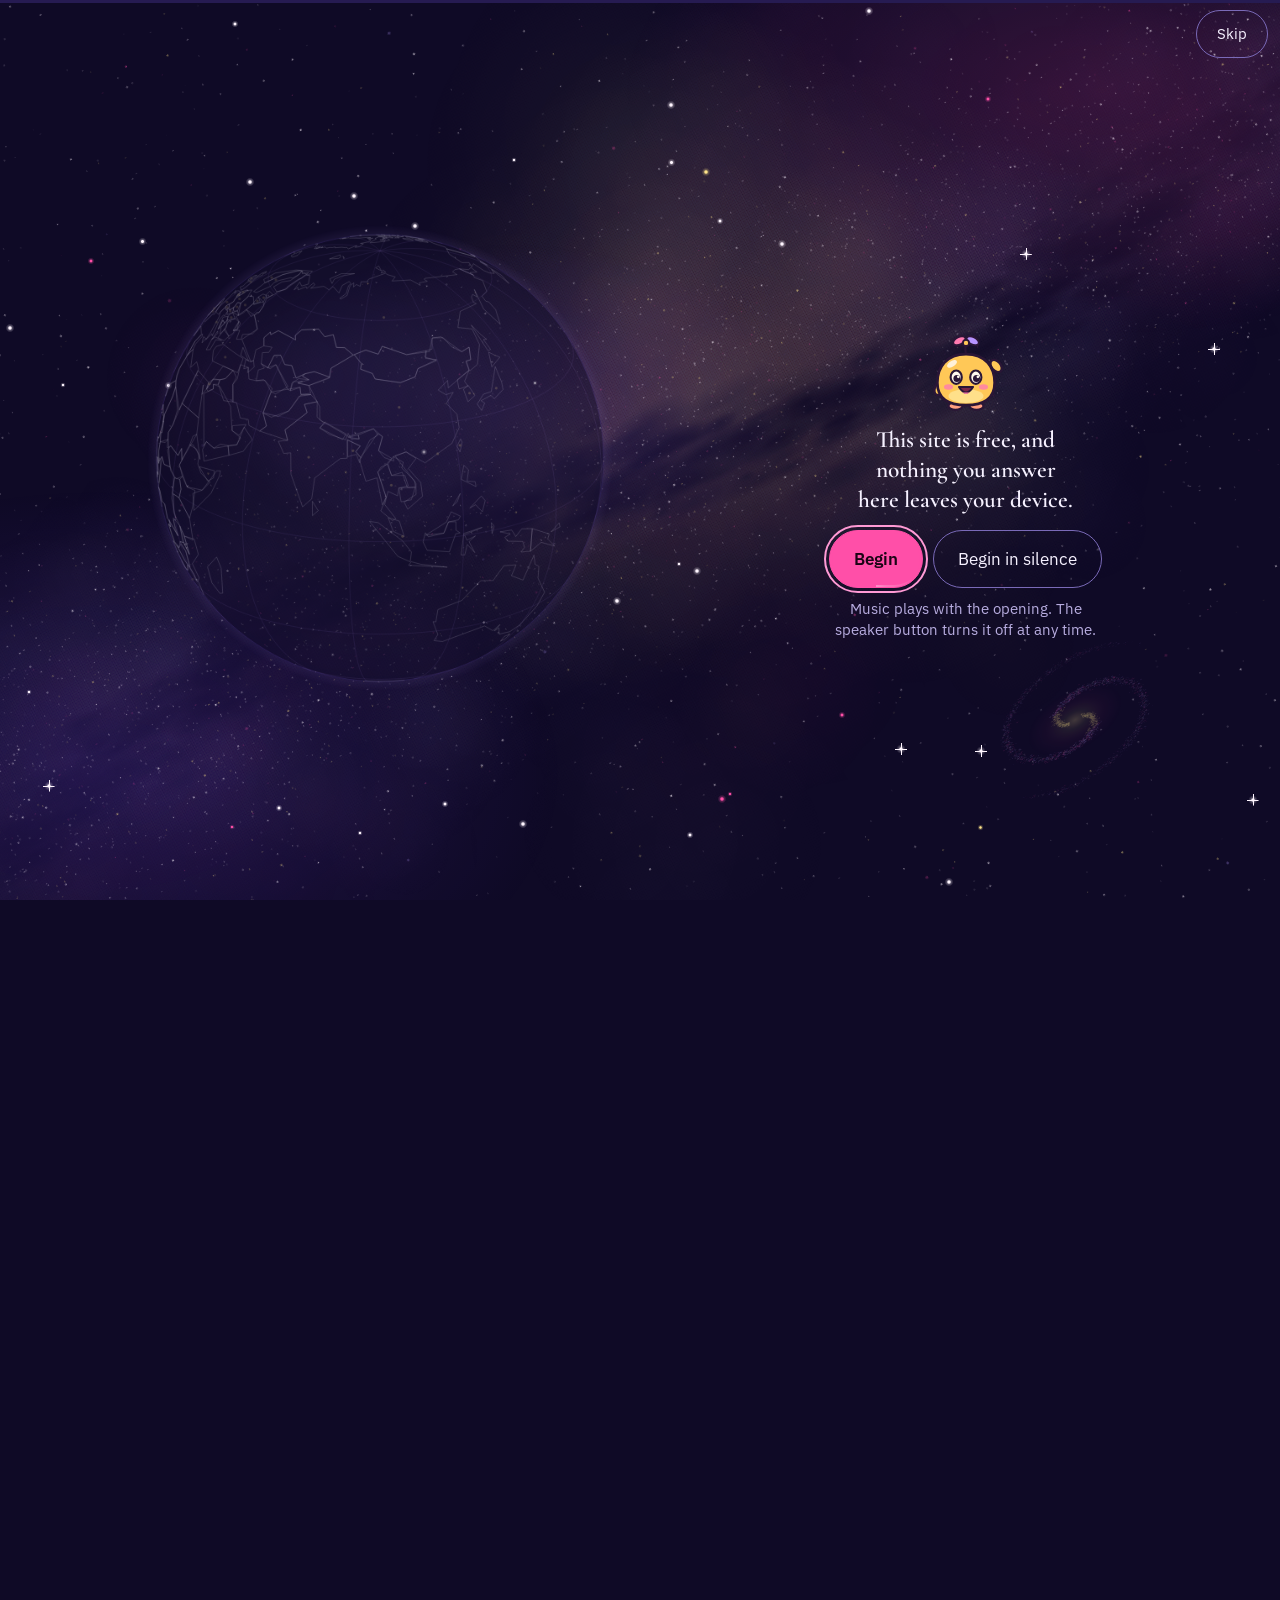
==== commit 6bc2b77f: "Add Hong Kong (34th country) and CAMP@Pune/IISc BCL; October recheck, part 6 - Hong Kong PhD Fellows" ====
--- a/index.html
+++ b/index.html
@@ -3,7 +3,7 @@
 <head>
 <meta charset="utf-8" />
 <meta name="viewport" content="width=device-width, initial-scale=1" />
-<title>Dream Counsellor — career compass for Indian medical students</title>
+<title>Dreams Counsellor — career compass for Indian medical students</title>
 <meta name="description" content="Three honest questions, then every funded research programme, scholarship, conference and frontier field open to an Indian medico — matched to who you actually are and what you can actually afford." />
 
 <!-- Favicon as an inline SVG data URI: the globe, drawn down to the few lines
@@ -21,18 +21,18 @@
      Telegram far more than it gets found by search, so the card is the
      first impression more often than the page is. -->
 <meta property="og:type" content="website" />
-<meta property="og:site_name" content="Dream Counsellor" />
+<meta property="og:site_name" content="Dreams Counsellor" />
 <meta property="og:locale" content="en_IN" />
-<meta property="og:title" content="Dream Counsellor: the world is full of opportunities. What do you want?" />
-<meta property="og:description" content="Three questions that have nothing to do with marks, then 228 real programmes, scholarships and research placements open to Indian medical students — filtered by what you can actually afford and where you can actually live." />
+<meta property="og:title" content="Dreams Counsellor: the world is full of opportunities. What do you want?" />
+<meta property="og:description" content="Three questions that have nothing to do with marks, then 230 real programmes, scholarships and research placements open to Indian medical students — filtered by what you can actually afford and where you can actually live." />
 <meta property="og:url" content="https://aryanmanhas12.github.io/DREAMS/" />
 <meta property="og:image" content="https://aryanmanhas12.github.io/DREAMS/assets/og-image.png" />
 <meta property="og:image:width" content="1200" />
 <meta property="og:image:height" content="630" />
-<meta property="og:image:alt" content="Dream Counsellor: a career compass for Indian medical students, beside a globe marking every country with funded programmes." />
+<meta property="og:image:alt" content="Dreams Counsellor: a career compass for Indian medical students, beside a globe marking every country with funded programmes." />
 <meta name="twitter:card" content="summary_large_image" />
-<meta name="twitter:title" content="Dream Counsellor: the world is full of opportunities. What do you want?" />
-<meta name="twitter:description" content="228 funded programmes, scholarships and research placements open to Indian medical students. Three questions, then a plan." />
+<meta name="twitter:title" content="Dreams Counsellor: the world is full of opportunities. What do you want?" />
+<meta name="twitter:description" content="230 funded programmes, scholarships and research placements open to Indian medical students. Three questions, then a plan." />
 <meta name="twitter:image" content="https://aryanmanhas12.github.io/DREAMS/assets/og-image.png" />
 
 <!-- No <link rel="preload"> for the fonts, deliberately. A font preload needs
@@ -75,7 +75,7 @@
      safe-area padding that puts the menu button under the system time. -->
 <link rel="manifest" href="manifest.webmanifest" />
 <link rel="apple-touch-icon" href="assets/icons/apple-touch-icon.png" />
-<meta name="apple-mobile-web-app-title" content="Dream Counsellor" />
+<meta name="apple-mobile-web-app-title" content="Dreams Counsellor" />
 <meta name="mobile-web-app-capable" content="yes" />
 <meta name="apple-mobile-web-app-capable" content="yes" />
 <meta name="apple-mobile-web-app-status-bar-style" content="default" />
@@ -93,8 +93,8 @@
    "@type": "WebSite",
    "@id": "https://aryanmanhas12.github.io/DREAMS/#website",
    "url": "https://aryanmanhas12.github.io/DREAMS/",
-   "name": "Dream Counsellor",
-   "alternateName": "Dream Counsellor \u2014 career compass for Indian medical students",
+   "name": "Dreams Counsellor",
+   "alternateName": "Dreams Counsellor \u2014 career compass for Indian medical students",
    "description": "An independent, free index of funded programmes, scholarships, research placements and career routes open to Indian medical students.",
    "inLanguage": "en",
    "isAccessibleForFree": true,
@@ -103,7 +103,7 @@
   {
    "@type": "Organization",
    "@id": "https://aryanmanhas12.github.io/DREAMS/#publisher",
-   "name": "Dream Counsellor",
+   "name": "Dreams Counsellor",
    "url": "https://aryanmanhas12.github.io/DREAMS/",
    "logo": "https://aryanmanhas12.github.io/DREAMS/assets/icons/icon-512.png",
    "description": "An unfunded independent project indexing funded routes for Indian medical students. Not affiliated with any institution listed."
@@ -112,7 +112,7 @@
    "@type": "WebPage",
    "@id": "https://aryanmanhas12.github.io/DREAMS/#webpage",
    "url": "https://aryanmanhas12.github.io/DREAMS/",
-   "name": "Dream Counsellor \u2014 career compass for Indian medical students",
+   "name": "Dreams Counsellor \u2014 career compass for Indian medical students",
    "isPartOf": { "@id": "https://aryanmanhas12.github.io/DREAMS/#website" },
    "about": "Careers, research, scholarships and postgraduate routes in medicine for students in India",
    "audience": { "@type": "EducationalAudience", "educationalRole": "student" }
@@ -133,7 +133,7 @@
      from the first frame. assets/intro.js runs it. -->
 <div class="intro" id="intro" role="dialog" aria-modal="true" aria-labelledby="introAlt" tabindex="-1">
   <span class="intro-progress" aria-hidden="true"><i></i></span>
-  <p class="sr-only" id="introAlt">Dream Counsellor. The Earth turns, every country with programmes in this index lights up and is named, and it comes to rest on India.</p>
+  <p class="sr-only" id="introAlt">Dreams Counsellor. The Earth turns, every country with programmes in this index lights up and is named, and it comes to rest on India.</p>
   <div class="intro-top">
     <button type="button" class="theme-toggle sound-toggle intro-sound" id="introSound" aria-label="Galaxy sound" aria-pressed="false">
       <svg viewBox="0 0 24 24" aria-hidden="true" focusable="false">
@@ -166,7 +166,7 @@
               <div class="ooh-bubble intro-say" id="introSay2" hidden><p class="ooh-say ooh-say-static"><span class="ooh-name" aria-hidden="true" translate="no">Ooh</span><span class="ooh-text"><span class="ooh-typed"><span id="introLine2Count"></span> countries. Let's find yours.</span><span class="ooh-rest" aria-hidden="true"></span></span></p></div>
             </div>
           </div>
-          <p class="intro-name" aria-hidden="true" translate="no">Dream<em>Counsellor</em></p>
+          <p class="intro-name" aria-hidden="true" translate="no">Dreams<em>Counsellor</em></p>
         </div>
       </div>
     </div>
@@ -182,7 +182,7 @@
         <g fill="none" stroke="currentColor"><circle cx="16" cy="16" r="12.5" stroke-width="2.6"/><ellipse cx="16" cy="16" rx="5.5" ry="12.5" stroke-width="1.8"/><line x1="3.5" y1="16" x2="28.5" y2="16" stroke-width="1.8"/></g>
         <circle class="bm-dot" cx="20.5" cy="19.5" r="3.6"/>
       </svg>
-      <span class="brand-text" translate="no">Dream<em>Counsellor</em></span>
+      <span class="brand-text" translate="no">Dreams<em>Counsellor</em></span>
     </a>
     <nav class="topnav" id="topnav" aria-label="Primary">
       <button type="button" class="navlink" data-goto="intro">Start</button>
@@ -673,7 +673,7 @@
     </details>
 
     <p class="foot-note">
-      <strong>Dream Counsellor</strong>, built for Indian medical students, starting with one.
+      <strong>Dreams Counsellor</strong>, built for Indian medical students, starting with one.
       Every deadline and figure here is a starting point for your own check, not a substitute for it:
       programmes change their rules, and the official page is always the authority. Nothing on this
       site is affiliated with any institution listed.
--- a/assets/styles.css
+++ b/assets/styles.css
@@ -1,5 +1,5 @@
 /* ════════════════════════════════════════════════════════════════
-   Dream Counsellor
+   Dreams Counsellor
 
    Type — three faces, self-hosted so nothing depends on a CDN:
      Cormorant Garamond  calligraphic old-style serif. Asks the human
@@ -414,7 +414,7 @@
 .brand-mark { width: 20px; height: 20px; flex: none; color: var(--accent); }
 .brand-mark .bm-dot { fill: var(--fill); stroke: var(--paper); stroke-width: 2.2; paint-order: stroke; }
 .brand-text { font-family: var(--font-display); font-size: 1.22rem; font-weight: 600; letter-spacing: 0; }
-/* "Dream" is set upright in the display serif and "Counsellor" in the script —
+/* "Dreams" is set upright in the display serif and "Counsellor" in the script —
    the name is two different voices because the site is two things: a catalogue,
    and someone talking to you. The script runs 1.18× because its cap-height is
    smaller than Cormorant's at the same nominal size. */
@@ -433,7 +433,9 @@
 @media (max-width: 400px) {
   .topbar-in { gap: 10px; }
   .brand { min-width: 0; gap: 8px; }
-  .brand-text { font-size: .98rem; }
+  /* .94 since "Dreams Counsellor" (October 2026): at .98 the extra letters
+     ran the wordmark to 1px short of the controls on a 375px phone. */
+  .brand-text { font-size: .94rem; }
 }
 
 .topnav { display: flex; align-items: center; gap: 4px; flex-wrap: wrap; }
@@ -2141,9 +2143,14 @@
 .crumbs a { color: var(--accent); }
 .crumbs [aria-current="page"] { color: var(--ink-3); }
 
+/* `anywhere`, for the reason given at .listing-facts below: an email address
+   in a step ("scholarship.france@institutfrancaisindia.in", October 2026) is
+   one unbreakable token wider than a 320px phone, and it put 45px of
+   horizontal scroll on six category pages at once. */
 .listing {
   margin: 0 0 8px; padding: 22px 0 4px;
   border-top: 1px solid var(--line-soft);
+  overflow-wrap: anywhere;
 }
 .listing h2 {
   font-family: var(--font-display); font-size: 1.45rem; line-height: 1.16;
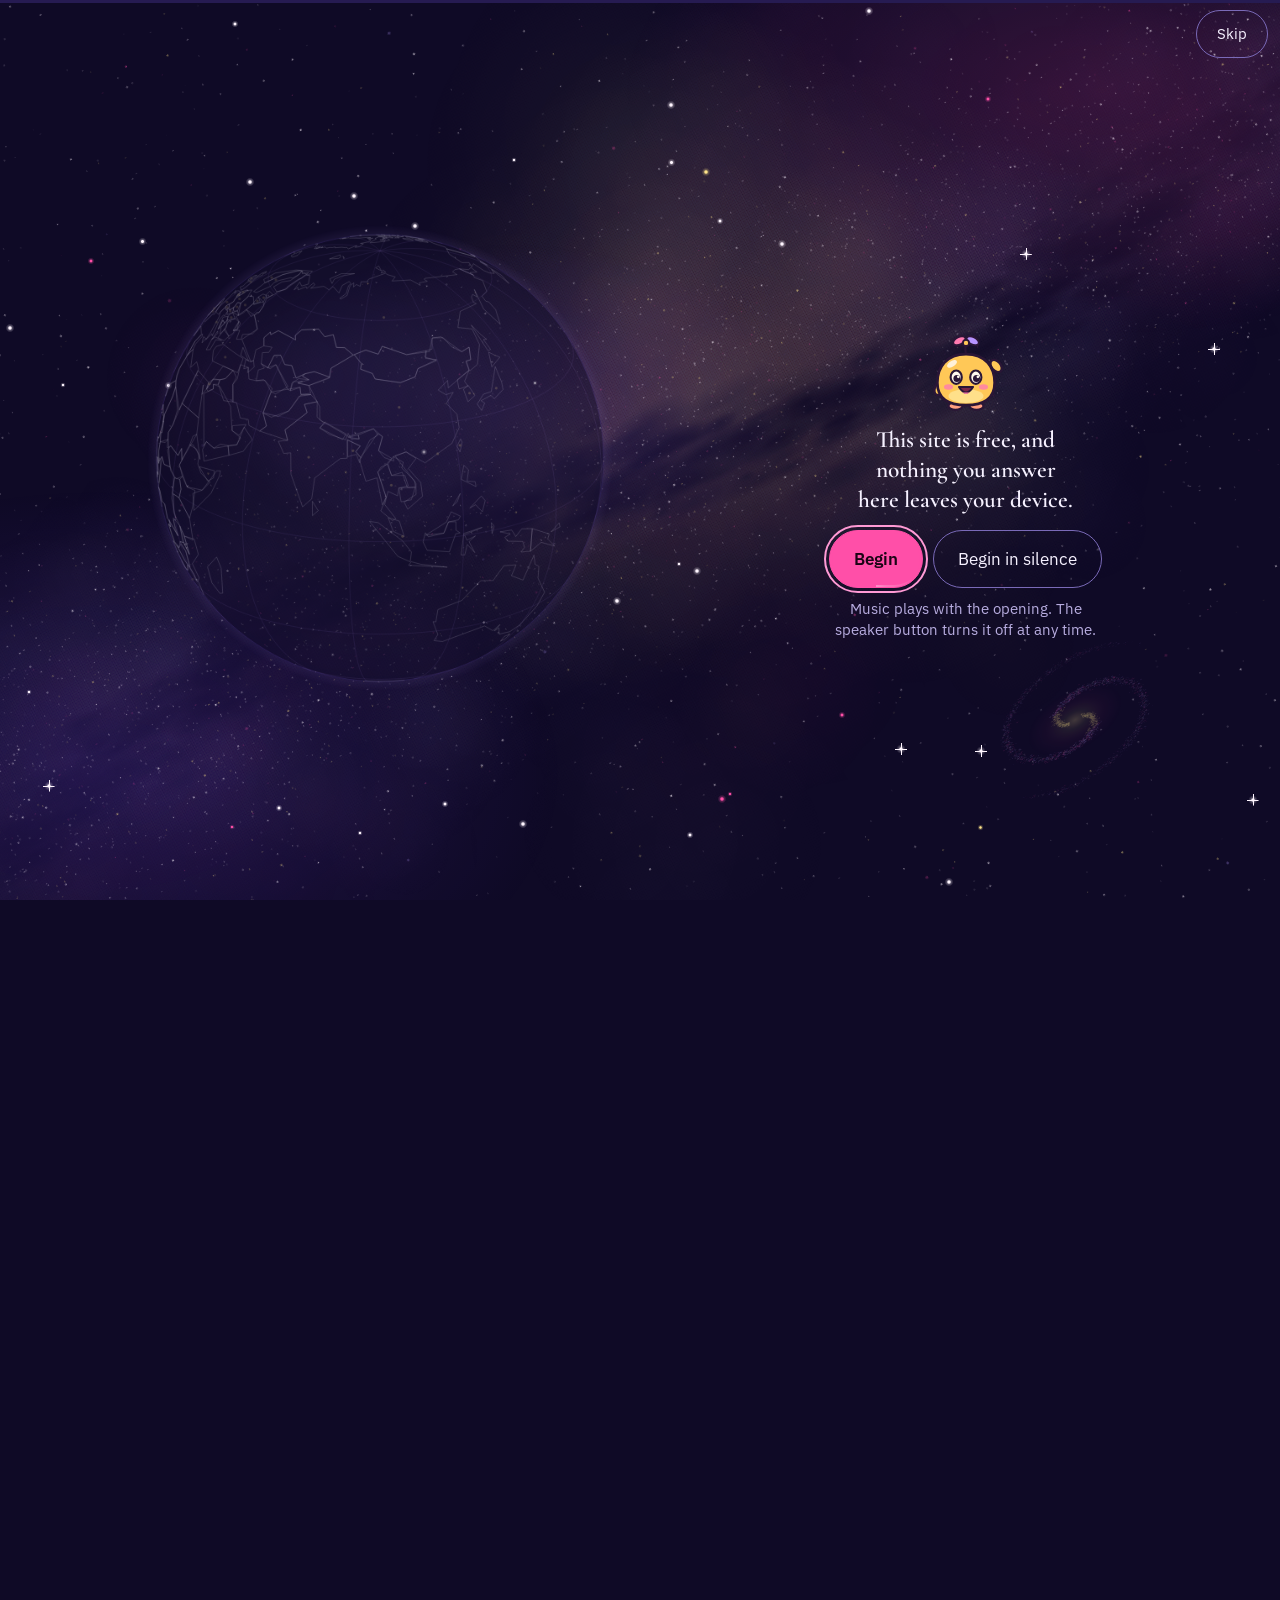
==== commit 55eebec2: "Find your way: Countries, deadlines for your year, a smarter search - Countries view: one tile per p" ====
--- a/index.html
+++ b/index.html
@@ -24,7 +24,7 @@
 <meta property="og:site_name" content="Dreams Counsellor" />
 <meta property="og:locale" content="en_IN" />
 <meta property="og:title" content="Dreams Counsellor: the world is full of opportunities. What do you want?" />
-<meta property="og:description" content="Three questions that have nothing to do with marks, then 230 real programmes, scholarships and research placements open to Indian medical students — filtered by what you can actually afford and where you can actually live." />
+<meta property="og:description" content="Three questions that have nothing to do with marks, then 231 real programmes, scholarships and research placements open to Indian medical students — filtered by what you can actually afford and where you can actually live." />
 <meta property="og:url" content="https://aryanmanhas12.github.io/DREAMS/" />
 <meta property="og:image" content="https://aryanmanhas12.github.io/DREAMS/assets/og-image.png" />
 <meta property="og:image:width" content="1200" />
@@ -32,7 +32,7 @@
 <meta property="og:image:alt" content="Dreams Counsellor: a career compass for Indian medical students, beside a globe marking every country with funded programmes." />
 <meta name="twitter:card" content="summary_large_image" />
 <meta name="twitter:title" content="Dreams Counsellor: the world is full of opportunities. What do you want?" />
-<meta name="twitter:description" content="230 funded programmes, scholarships and research placements open to Indian medical students. Three questions, then a plan." />
+<meta name="twitter:description" content="231 funded programmes, scholarships and research placements open to Indian medical students. Three questions, then a plan." />
 <meta name="twitter:image" content="https://aryanmanhas12.github.io/DREAMS/assets/og-image.png" />
 
 <!-- No <link rel="preload"> for the fonts, deliberately. A font preload needs
@@ -64,7 +64,7 @@
      html.intro-on when this visit opens on the opening (assets/intro.js),
      which hides the page before it can flash. If intro.js has not taken
      over within 12 seconds (a very slow link), the page shows without it. -->
-<script>(function(d){try{var t=localStorage.getItem("dc-theme");if(t==="light"||t==="dark")d.setAttribute("data-theme",t);if(localStorage.getItem("dc-sky")==="still")d.classList.add("sky-still")}catch(e){}var m=navigator.deviceMemory,c=navigator.connection;if((m&&m<=2)||(c&&c.saveData))d.classList.add("lite");try{if(!(window.matchMedia&&matchMedia("(prefers-reduced-motion: reduce)").matches)&&!d.classList.contains("sky-still")&&!/[#&]p=/.test(location.hash)&&!sessionStorage.getItem("dc-intro")){d.classList.add("intro-on");if(localStorage.getItem("dc-sound")!=="off")d.classList.add("intro-wait");setTimeout(function(){if(!d.classList.contains("intro-live"))d.classList.remove("intro-on","intro-wait")},12000)}}catch(e){}})(document.documentElement)</script>
+<script>(function(d){try{var t=localStorage.getItem("dc-theme");if(t==="light"||t==="dark")d.setAttribute("data-theme",t);if(localStorage.getItem("dc-sky")==="still")d.classList.add("sky-still")}catch(e){}var m=navigator.deviceMemory,c=navigator.connection;if((m&&m<=2)||(c&&c.saveData))d.classList.add("lite");try{if(!(window.matchMedia&&matchMedia("(prefers-reduced-motion: reduce)").matches)&&!d.classList.contains("sky-still")&&!/[#&]p=|^#(browse|countries|calendar|routes|frontiers|shortlist)\b/.test(location.hash)&&!sessionStorage.getItem("dc-intro")){d.classList.add("intro-on");if(localStorage.getItem("dc-sound")!=="off")d.classList.add("intro-wait");setTimeout(function(){if(!d.classList.contains("intro-live"))d.classList.remove("intro-on","intro-wait")},12000)}}catch(e){}})(document.documentElement)</script>
 
 <!-- Installable to a phone home screen. Relative paths throughout so this
      works both at the GitHub Pages sub-path and from the filesystem.
@@ -186,10 +186,11 @@
     </a>
     <nav class="topnav" id="topnav" aria-label="Primary">
       <button type="button" class="navlink" data-goto="intro">Start</button>
-      <button type="button" class="navlink" data-goto="browse">Browse all</button>
-      <button type="button" class="navlink" data-goto="routes">Specialty routes</button>
-      <button type="button" class="navlink" data-goto="frontiers">Frontier fields</button>
+      <button type="button" class="navlink" data-goto="browse">Browse</button>
+      <button type="button" class="navlink" data-goto="countries">Countries</button>
       <button type="button" class="navlink" data-goto="calendar">Deadlines</button>
+      <button type="button" class="navlink" data-goto="routes">Specialties</button>
+      <button type="button" class="navlink" data-goto="frontiers">Frontiers</button>
       <button type="button" class="navlink navlink-shortlist" data-goto="shortlist">
         Shortlist<span class="shortlist-count" id="shortlistCount" aria-live="polite"></span>
       </button>
@@ -305,7 +306,7 @@
 
         <figure class="hero-globe">
           <canvas id="globeCanvas" role="img"
-                  aria-label="A globe marking every country with programmes in this index. The same countries can be reached from Browse all."></canvas>
+                  aria-label="A globe marking every country with programmes in this index. The same countries can be reached from Countries and from Browse."></canvas>
           <figcaption class="globe-label" id="globeLabel">Drag to spin, or tap a country</figcaption>
         </figure>
 
@@ -338,6 +339,45 @@
       </dl>
     </div>
   </div>
+
+  <!-- Ways in that do not go through the questions: a search box that lands
+       in Browse with the answer already ranked, and four doors. Every number
+       on a door is counted from the index when the page loads. These sit
+       AFTER the hero, so nothing here pushes the primary button down. -->
+  <section class="wrap doors" aria-labelledby="doors-h">
+    <h2 class="sec-h" id="doors-h">Find your own way in</h2>
+    <form class="door-search" id="quickSearch" role="search">
+      <label class="door-search-l" for="quickSearchInput">Search every programme by name, country, field or a word like free</label>
+      <div class="door-search-row">
+        <input type="search" id="quickSearchInput" name="q" class="search-input" autocomplete="off" spellcheck="false"
+               placeholder="Try ICMR or Germany…" />
+        <button type="submit" class="btn btn-ghost">Search</button>
+      </div>
+      <div class="try" id="doorTry"></div>
+    </form>
+    <div class="door-grid">
+      <button type="button" class="door" data-door="countries" style="--door: var(--rg-americas)">
+        <svg class="door-ic" viewBox="0 0 32 32" aria-hidden="true" focusable="false"><g fill="none" stroke="currentColor" stroke-width="1.6"><circle cx="16" cy="16" r="12"/><ellipse cx="16" cy="16" rx="5" ry="12"/><path d="M4 16h24M6 9.5h20M6 22.5h20"/></g></svg>
+        <span class="door-t">Country by country</span>
+        <span class="door-d" data-door-text="countries"></span>
+      </button>
+      <button type="button" class="door" data-door="year" style="--door: var(--signal)">
+        <svg class="door-ic" viewBox="0 0 32 32" aria-hidden="true" focusable="false"><g fill="none" stroke="currentColor" stroke-width="1.6"><rect x="5" y="7" width="22" height="20" rx="2"/><path d="M5 13h22M11 4v6M21 4v6"/><path d="M16 17v4l3 2"/></g></svg>
+        <span class="door-t">Closing soon for your year</span>
+        <span class="door-d" data-door-text="year"></span>
+      </button>
+      <button type="button" class="door" data-door="free" style="--door: var(--ok)">
+        <svg class="door-ic" viewBox="0 0 32 32" aria-hidden="true" focusable="false"><g fill="none" stroke="currentColor" stroke-width="1.6"><path d="M16 4l3.4 7.4 8.1.8-6.1 5.4 1.8 7.9L16 21.4l-7.2 4.1 1.8-7.9-6.1-5.4 8.1-.8z"/></g></svg>
+        <span class="door-t">Costs you nothing</span>
+        <span class="door-d" data-door-text="free"></span>
+      </button>
+      <button type="button" class="door" data-door="routes" style="--door: var(--rg-asia)">
+        <svg class="door-ic" viewBox="0 0 32 32" aria-hidden="true" focusable="false"><g fill="none" stroke="currentColor" stroke-width="1.6"><circle cx="7" cy="25" r="2.5"/><circle cx="25" cy="7" r="2.5"/><circle cx="25" cy="25" r="2.5"/><path d="M9.2 23.4C14 19 14 13 22.8 8.6M9.5 25h13"/></g></svg>
+        <span class="door-t">Specialty maps</span>
+        <span class="door-d" data-door-text="routes"></span>
+      </button>
+    </div>
+  </section>
 
   <!-- The atlas. Scrolling through the regions turns a second globe to each
        one, so the motion on this page is the answer to "where are the doors?"
@@ -551,27 +591,61 @@
     </header>
     <div class="ooh-slot" data-ooh="browse"></div>
     <div class="browse-tools">
+      <!-- A combobox: suggestions (countries, fields, kinds and programme
+           names, each with its count) appear under the box as you type, and
+           arrow keys move through them. Press / anywhere to jump here. -->
       <div class="search-wrap">
-        <input type="search" id="browseSearch" class="search-input"
+        <input type="search" id="browseSearch" name="q" class="search-input"
                autocomplete="off" spellcheck="false"
-               placeholder="Search by name, institution or field. Try “Germany”, “psychiatry”, “free”…"
+               role="combobox" aria-autocomplete="list" aria-expanded="false" aria-controls="searchSuggest"
+               placeholder="Search by name, country, field or a word like free…"
                aria-label="Search programmes" />
+        <ul class="suggest" id="searchSuggest" role="listbox" aria-label="Suggestions" hidden></ul>
       </div>
       <div class="sort-wrap">
         <label for="browseSort">Sort</label>
         <select id="browseSort" class="sort-select">
           <option value="tier">Impact tier</option>
+          <option value="match">Best match</option>
           <option value="deadline">Deadline (soonest first)</option>
           <option value="az">A–Z</option>
         </select>
       </div>
     </div>
+    <div class="try" id="browseTry"></div>
     <div class="filters" id="filters"></div>
     <div id="activeCountry"></div>
     <!-- The count changes as you type, and a screen-reader user gets no other
          signal that filtering happened. polite, so it waits for a pause. -->
     <p class="result-count" id="browseCount" role="status" aria-live="polite"></p>
     <div class="cards" id="browseCards"></div>
+  </div>
+</section>
+
+<!-- ══════════════════ COUNTRIES ══════════════════ -->
+<section class="view" id="view-countries">
+  <div class="wrap">
+    <header class="page-head">
+      <h2>Country by country</h2>
+      <p class="page-lede">Every place in the index, with what is open there this month, what pays, and
+      what living there is honestly like for an Indian student. Pick one to see its programmes.</p>
+    </header>
+    <div class="ooh-slot" data-ooh="countries"></div>
+    <div class="cx-tools">
+      <div class="cx-regions" id="cxRegions" role="group" aria-label="Region"></div>
+      <div class="sort-wrap cx-sort">
+        <label for="cxSort">Order</label>
+        <select id="cxSort" class="sort-select">
+          <option value="count">Most routes</option>
+          <option value="open">Open this month</option>
+          <option value="funded">Funded or free</option>
+          <option value="az">A–Z</option>
+        </select>
+      </div>
+    </div>
+    <p class="result-count" id="cxCount" role="status" aria-live="polite"></p>
+    <div class="cx-grid" id="cxGrid"></div>
+    <div class="cx-detail" id="cxDetail" hidden></div>
   </div>
 </section>
 
@@ -627,7 +701,7 @@
 <section class="view" id="view-calendar">
   <div class="wrap">
     <header class="page-head">
-      <h2>Deadline calendar</h2>
+      <h2>Deadlines</h2>
       <p class="page-lede">
         Most opportunities are missed for one reason: the application window opened while you were
         revising for an exam and closed before you looked up. Deadlines shift year to year. Always
@@ -636,6 +710,25 @@
       <p class="reviewed" id="reviewedCal"></p>
     </header>
     <div class="ooh-slot" data-ooh="calendar"></div>
+
+    <!-- Your year first: what is open or about to open for someone at your
+         stage, and the doors that shut when you move on. The stage is the
+         one you gave in the questions, or the one picked here, kept in this
+         browser. Every list is filtered from the index, never typed. -->
+    <section class="dl" id="dlYear" aria-labelledby="dlYearH">
+      <h3 class="dl-h" id="dlYearH">Closing soon for your year</h3>
+      <div class="dl-stages" id="dlStages" role="group" aria-label="Your year of study"></div>
+      <div class="dl-strip" id="dlStrip"></div>
+      <p class="result-count" id="dlCount" role="status" aria-live="polite"></p>
+      <ol class="dl-list" id="dlList"></ol>
+      <div class="dl-last" id="dlLastWrap">
+        <h3 class="dl-h" id="dlLastH">Last chance at your stage</h3>
+        <p class="dl-sub" id="dlLastSub"></p>
+        <ol class="dl-list" id="dlLast"></ol>
+      </div>
+    </section>
+
+    <h3 class="dl-h dl-h-year">The whole year, month by month</h3>
     <div class="calendar" id="calendarGrid"></div>
   </div>
 </section>
--- a/assets/styles.css
+++ b/assets/styles.css
@@ -128,6 +128,18 @@
   --nebula-b:   rgba(124, 77, 255, .17);   /* violet cloud */
   --starlight:  #FFF6FF;
 
+  /* Region hues (October 2026): seven colours that NAME a part of the world
+     on the Countries page, the doors and the deadline rows. A name, never a
+     status (status keeps --ok, --warn and --signal, with words), and never
+     text, so they carry a graphic's 3:1 at most. */
+  --rg-india:    #FF6FB5;
+  --rg-uk:       #7FA8FF;
+  --rg-europe:   #B08CFF;
+  --rg-americas: #4FD8F0;
+  --rg-anz:      #A6E86B;
+  --rg-asia:     #F07CFF;
+  --rg-global:   #E2D8FF;
+
   /* Ooh's bubble, shared with Ronak and Arun: cream paper, plum ink, the
      name on a sun-gold plate. The same in both themes, because it is one
      character in three apps. */
@@ -167,6 +179,8 @@
   --globe: #B79BFF; --star: #FFE58A; --note: #1D1446; --note-line: #5B3FA8;
   --nebula-a: rgba(255, 79, 168, .16); --nebula-b: rgba(124, 77, 255, .17);
   --starlight: #FFF6FF;
+  --rg-india: #FF6FB5; --rg-uk: #7FA8FF; --rg-europe: #B08CFF; --rg-americas: #4FD8F0;
+  --rg-anz: #A6E86B; --rg-asia: #F07CFF; --rg-global: #E2D8FF;
   --ooh-paper: #FFF8EE; --ooh-ink: #2A1636; --ooh-gold: #FFC857; --ooh-mouth: #7A2748;
   --shadow: 0 1px 2px rgba(0,0,0,.5), 0 12px 34px -16px rgba(0,0,0,.8);
   color-scheme: dark;
@@ -184,6 +198,8 @@
   --globe: #6A45D9; --star: #C2187A; --note: #FBF0FF; --note-line: #D9B8F0;
   --nebula-a: rgba(255, 79, 168, .10); --nebula-b: rgba(124, 77, 255, .10);
   --starlight: #6A45D9;
+  --rg-india: #C2187A; --rg-uk: #2F5FD0; --rg-europe: #6A45D9; --rg-americas: #0A7FA0;
+  --rg-anz: #4C8A12; --rg-asia: #A324B8; --rg-global: #6B5F99;
   --ooh-paper: #FFF8EE; --ooh-ink: #2A1636; --ooh-gold: #FFC857; --ooh-mouth: #7A2748;
   --shadow: 0 1px 2px rgba(26,16,54,.07), 0 8px 24px -12px rgba(26,16,54,.2);
   color-scheme: light;
@@ -391,6 +407,9 @@
 .skip:focus { left: 8px; top: 8px; }
 
 :focus-visible { outline: 2px solid var(--accent); outline-offset: 3px; border-radius: 2px; }
+/* A view's heading takes focus when the view changes (focusHeading), so a
+   screen reader starts there. It is not a control, so it draws no ring. */
+h2[tabindex="-1"]:focus-visible, h3[tabindex="-1"]:focus-visible { outline: none; }
 
 /* ─────────────── top bar ─────────────── */
 /* Opaque, not frosted. This carried `backdrop-filter: saturate(140%)
@@ -550,6 +569,7 @@
   .topnav.is-open .navlink:nth-child(4) { animation-delay: .09s; }
   .topnav.is-open .navlink:nth-child(5) { animation-delay: .12s; }
   .topnav.is-open .navlink:nth-child(6) { animation-delay: .15s; }
+  .topnav.is-open .navlink:nth-child(7) { animation-delay: .18s; }
 }
 @keyframes link-in { from { opacity: 0; transform: translateY(10px); } to { opacity: 1; transform: none; } }
 
@@ -1035,7 +1055,7 @@
    generated page at once. They are now three plain paragraphs in the display
    face, left-aligned, separated by a hairline, with the load-bearing phrase
    in bold and nothing else. The argument is the design. */
-.claims { padding: 12px 0 8px; }
+.claims { padding-block: 12px 8px; }   /* block only: a `padding` shorthand here zeroed .wrap's side gutters from 641px up */
 .claims .sec-h { margin-bottom: 22px; }
 
 .statement {
@@ -1686,11 +1706,11 @@
 .calendar { display: grid; grid-template-columns: repeat(auto-fit, minmax(min(268px, 100%), 1fr)); gap: 16px; margin-bottom: 70px; }
 .month { border: 1px solid var(--line); background: var(--surface); border-radius: var(--r); padding: 18px 20px; }
 .month.is-now { border-color: var(--signal); }
-.month h3 {
+.month h4 {
   font-family: var(--font-ui); font-size: .78rem;
   letter-spacing: 0; margin: 0 0 4px; color: var(--ink-2); font-weight: 600;
 }
-.month.is-now h3 { color: var(--signal); }
+.month.is-now h4 { color: var(--signal); }
 .month .m-count { font-family: var(--font-display); font-weight: 600; font-size: 2.1rem; color: var(--accent); line-height: 1; margin: 0 0 12px; font-variant-numeric: lining-nums tabular-nums; }
 .month ul { list-style: none; margin: 0; padding: 0; }
 .month li {
@@ -2448,3 +2468,225 @@
   .intro-stage { --g: min(80vh, 50vw, 600px); flex-direction: row; gap: clamp(24px, 4vw, 64px); }
   @supports (height: 1svh) { .intro-stage { --g: min(80svh, 50vw, 600px); } }
 }
+
+/* ═════════════ finding your way (October 2026) ═════════════
+   The user asked for the site to be easier to move around without the
+   questions: a country-by-country view, deadlines for their own year,
+   and a search box that helps them decide. Everything below follows the
+   rest of this file: pills for what you press, 3px surfaces except the
+   things you handle (tiles and rows, rounder on purpose like the cards),
+   a region hue only as a NAME (a dot, a tint, an edge), and status always
+   in words with its own colour. Motion is transform and opacity, plays
+   once, and is off under reduced motion and html.lite. */
+
+/* ── home: search and four doors ── */
+.doors { padding-block: 40px 6px; }   /* block only: .wrap owns the side gutters */
+.doors .sec-h { margin-bottom: 14px; }
+.door-search { margin: 0 0 22px; max-width: 780px; }
+.door-search-l { display: block; font-family: var(--font-ui); font-size: .86rem; color: var(--ink-2); margin: 0 0 8px; }
+.door-search-row { display: flex; flex-wrap: wrap; gap: 10px; }
+.door-search-row .search-input { flex: 1 1 240px; min-width: 0; }
+.door-search-row .btn { flex: none; }
+.door-grid { display: grid; grid-template-columns: repeat(auto-fit, minmax(min(240px, 100%), 1fr)); gap: 12px; }
+.door {
+  font: inherit; text-align: left; cursor: pointer; color: var(--ink); min-width: 0;
+  display: grid; grid-template-columns: auto minmax(0, 1fr); column-gap: 14px; row-gap: 4px; align-items: start;
+  padding: 18px 18px 18px 16px; border-radius: 18px;
+  background-color: var(--surface);
+  background-image: linear-gradient(150deg, color-mix(in srgb, var(--door) 18%, transparent), transparent 62%);
+  border: 1px solid color-mix(in srgb, var(--door) 42%, var(--line));
+  box-shadow: inset 0 1px 0 color-mix(in srgb, var(--ink) 8%, transparent);
+  transition: border-color .2s var(--ease-out), transform .2s var(--ease-spring);
+}
+.door-ic { grid-row: 1 / span 2; width: 34px; height: 34px; color: var(--door); }
+.door-t { font-family: var(--font-display); font-weight: 600; font-size: 1.35rem; line-height: 1.15; text-wrap: balance; }
+.door-d { grid-column: 2; font-size: .88rem; color: var(--ink-2); line-height: 1.5; }
+.door:hover { border-color: var(--door); }
+.door:active { transform: scale(.97); }
+
+/* ── try chips: fixed starting points and your own searches ── */
+.try { display: grid; gap: 8px; margin: 10px 0 0; }
+#browseTry { margin: -6px 0 16px; }
+.try-row { display: flex; flex-wrap: wrap; align-items: center; gap: 8px; }
+.try-l { font-family: var(--font-ui); font-size: .78rem; font-weight: 600; color: var(--ink-3); margin-right: 2px; }
+.try-chip {
+  font-family: var(--font-ui); font-size: .82rem; color: var(--ink); cursor: pointer;
+  display: inline-flex; align-items: center; gap: 7px; min-height: 40px; padding: 7px 14px;
+  background: var(--surface); border: 1px solid var(--line); border-radius: 100px;
+  transition: border-color .15s ease, transform .2s var(--ease-spring);
+}
+.try-chip:hover { border-color: var(--accent); }
+.try-chip.is-mine { background: var(--accent-wash); border-color: color-mix(in srgb, var(--accent) 50%, var(--line)); }
+.try-n { font-size: .74rem; color: var(--ink-2); font-variant-numeric: lining-nums tabular-nums; }
+.try-clear {
+  font: inherit; font-family: var(--font-ui); font-size: .8rem; color: var(--accent); cursor: pointer;
+  background: none; border: 0; min-height: 40px; min-width: 40px; padding: 0 8px;
+  text-decoration: underline; text-underline-offset: 3px;
+}
+
+/* ── search suggestions (a listbox under the box) ── */
+.search-wrap { position: relative; }
+.suggest {
+  position: absolute; left: 0; right: 0; top: calc(100% + 6px); z-index: 30;
+  list-style: none; margin: 0; padding: 6px;
+  background: var(--surface); border: 1px solid var(--line-strong); border-radius: 14px;
+  box-shadow: var(--shadow);
+  max-height: min(60vh, 420px); overflow-y: auto; overscroll-behavior: contain;
+}
+.suggest[hidden] { display: none; }
+.sg-opt {
+  display: flex; align-items: center; justify-content: space-between; gap: 12px;
+  min-height: 44px; padding: 9px 12px; border-radius: 10px; cursor: pointer; color: var(--ink);
+}
+.sg-opt[aria-selected="true"], .sg-opt:hover { background: var(--accent-wash); }
+.sg-label { min-width: 0; font-size: .95rem; overflow-wrap: anywhere; }
+.sg-tag { flex: none; font-family: var(--font-ui); font-size: .74rem; color: var(--ink-2); }
+@media (prefers-reduced-motion: no-preference) {
+  html:not(.lite) .suggest:not([hidden]) { animation: pop-down .22s var(--ease-spring) backwards; }
+}
+@keyframes pop-down { from { opacity: 0; transform: translateY(-4px); } }
+
+.chip-row { display: flex; flex-wrap: wrap; align-items: center; gap: 10px; margin: 0 0 16px; }
+.chip-row .country-chip { margin: 0; }
+.empty p { margin: 0 0 10px; }
+.empty p:last-child { margin-bottom: 0; }
+.empty-small { font-size: .88rem; color: var(--ink-3); }
+
+/* ── countries ── */
+.cx-tools { display: flex; flex-wrap: wrap; align-items: center; justify-content: space-between; gap: 12px 20px; margin: 0 0 14px; }
+.cx-regions { display: flex; flex-wrap: wrap; gap: 8px; }
+.cx-rbtn { display: inline-flex; align-items: center; gap: 7px; }
+.cx-sort { flex: 0 1 260px; }
+.cx-dot {
+  display: inline-block; width: 9px; height: 9px; border-radius: 50%; flex: none;
+  background: var(--rg, var(--globe));
+  box-shadow: 0 0 0 3px color-mix(in srgb, var(--rg, var(--globe)) 24%, transparent);
+}
+.fbtn[aria-pressed="true"] .cx-dot { box-shadow: 0 0 0 2px var(--on-fill); }
+.fbtn[aria-pressed="true"] .try-n { color: var(--on-fill); }
+.cx-grid { display: grid; grid-template-columns: repeat(auto-fill, minmax(min(210px, 100%), 1fr)); gap: 12px; margin: 0 0 60px; }
+.cx-grid[hidden] { display: none; }
+.cx-tile {
+  font: inherit; text-align: left; cursor: pointer; color: var(--ink); min-width: 0;
+  display: flex; flex-direction: column; gap: 9px; padding: 16px 16px 15px; border-radius: 16px;
+  background-color: var(--surface);
+  background-image: linear-gradient(160deg, color-mix(in srgb, var(--rg) 17%, transparent), transparent 58%);
+  border: 1px solid color-mix(in srgb, var(--rg) 34%, var(--line));
+  box-shadow: inset 0 1px 0 color-mix(in srgb, var(--ink) 8%, transparent);
+  transition: border-color .2s var(--ease-out), transform .2s var(--ease-spring);
+}
+.cx-tile:hover { border-color: var(--rg); }
+.cx-tile:active { transform: scale(.97); }
+.cx-top { display: flex; align-items: center; gap: 10px; min-width: 0; }
+.cx-name { font-family: var(--font-display); font-weight: 600; font-size: 1.3rem; line-height: 1.15; overflow-wrap: anywhere; text-wrap: balance; }
+.cx-n {
+  font-family: var(--font-display); font-weight: 600; font-size: 2.1rem; line-height: 1;
+  font-variant-numeric: lining-nums tabular-nums; color: var(--ink);
+}
+.cx-n-l { font-family: var(--font-ui); font-size: .8rem; font-weight: 400; color: var(--ink-2); }
+.cx-bar { display: flex; height: 6px; border-radius: 6px; overflow: hidden; background: var(--line-soft); transform-origin: left center; }
+.cx-bar i { display: block; height: 100%; }
+.cx-b-open { background: var(--ok); }
+.cx-b-soon { background: var(--warn); }
+.cx-meta { font-family: var(--font-ui); font-size: .78rem; color: var(--ink-2); line-height: 1.45; }
+
+.cx-detail[hidden] { display: none; }
+.cx-detail { scroll-margin-top: 78px; }
+.cx-is-detail .cx-tools, .cx-is-detail #cxCount { display: none; }
+.cx-back { margin: 0 0 16px; }
+.cx-d-head { margin: 0 0 16px; }
+.cx-d-region { display: flex; align-items: center; gap: 9px; margin: 0 0 6px; font-family: var(--font-ui); font-size: .82rem; font-weight: 600; color: var(--ink-2); }
+.cx-d-head h3 { text-wrap: balance; margin: 0; font-family: var(--font-display); font-weight: 600; font-size: clamp(2.1rem, 7vw, 3.2rem); line-height: 1.05; }
+.cx-d-stats {
+  display: grid; grid-template-columns: repeat(auto-fit, minmax(min(130px, 100%), 1fr));
+  gap: 1px; margin: 0 0 20px; background: var(--line-soft); border: 1px solid var(--line-soft);
+}
+.cx-d-stats > div { background: var(--paper); padding: 12px 14px; display: flex; flex-direction: column; gap: 6px; }
+.cx-d-stats dt { font-family: var(--font-ui); font-size: .78rem; font-weight: 600; color: var(--ink-3); }
+.cx-d-stats dd {
+  margin: auto 0 0; font-family: var(--font-display); font-weight: 600; font-size: 1.9rem; line-height: 1;
+  font-variant-numeric: lining-nums tabular-nums; color: var(--ink);
+}
+.cx-d-stats .is-open dd, .cx-d-stats .is-funded dd { color: var(--ok); }
+.cx-d-stats .is-soon dd { color: var(--warn); }
+.cx-facts { display: grid; grid-template-columns: repeat(auto-fit, minmax(min(250px, 100%), 1fr)); gap: 14px 26px; margin: 0 0 18px; }
+.cx-facts dt { font-family: var(--font-ui); font-size: .78rem; font-weight: 600; color: var(--ink-3); margin: 0 0 4px; }
+.cx-facts dd { margin: 0; font-size: .92rem; line-height: 1.55; color: var(--ink-2); }
+.cx-honest { margin: 0 0 20px; padding: 16px 18px; max-width: 88ch; border-radius: 14px; background: var(--paper-2); color: var(--ink); font-size: .95rem; line-height: 1.6; }
+.cx-honest b { display: block; margin: 0 0 4px; font-family: var(--font-ui); font-size: .78rem; color: var(--accent); }
+.cx-actions { display: flex; flex-wrap: wrap; gap: 10px; margin: 0 0 24px; }
+.cx-list-l { margin: 0 0 12px; font-family: var(--font-ui); font-size: .84rem; font-weight: 600; color: var(--ink-2); }
+
+/* ── deadlines for your year ── */
+.dl { margin: 0 0 46px; }
+.dl-h { font-family: var(--font-display); font-weight: 600; font-size: 1.55rem; margin: 0 0 12px; scroll-margin-top: 78px; text-wrap: balance; }
+.dl-h-year { margin-top: 6px; }
+.dl-stages { display: flex; flex-wrap: wrap; gap: 8px; margin: 0 0 16px; }
+.dl-stages .fbtn, .cx-regions .fbtn { min-height: 40px; }
+.dl-strip { display: grid; grid-template-columns: repeat(6, minmax(0, 1fr)); gap: 8px; max-width: 560px; margin: 0 0 14px; }
+.dl-bar {
+  font: inherit; cursor: pointer; color: var(--ink); min-width: 0;
+  display: flex; flex-direction: column; align-items: center; gap: 6px;
+  min-height: 124px; padding: 9px 4px 8px; border-radius: 12px;
+  background: var(--surface); border: 1px solid var(--line);
+  transition: border-color .15s ease, transform .2s var(--ease-spring);
+}
+.dl-bar:hover { border-color: var(--accent); }
+.dl-bar:active { transform: scale(.97); }
+.dl-bar[aria-pressed="true"] { border-color: var(--fill); background: var(--accent-wash); }
+.dl-bar-n { font-family: var(--font-display); font-weight: 600; font-size: 1.3rem; line-height: 1; font-variant-numeric: lining-nums tabular-nums; }
+.dl-bar-col { flex: 1; width: 14px; min-height: 46px; border-radius: 8px; overflow: hidden; background: var(--line-soft); display: flex; align-items: flex-end; }
+.dl-bar-col i {
+  display: block; width: 100%; height: 100%; border-radius: 8px; transform-origin: bottom center;
+  background: linear-gradient(to top, var(--globe), var(--fill));
+}
+.dl-bar.is-now .dl-bar-col i { background: linear-gradient(to top, var(--signal), var(--warn)); }
+.dl-bar-m { font-family: var(--font-ui); font-size: .76rem; font-weight: 600; color: var(--ink-2); }
+.dl-bar.is-now .dl-bar-m { color: var(--signal); }
+
+.dl-list { list-style: none; margin: 0 0 18px; padding: 0; display: grid; gap: 10px; }
+.dl-row {
+  display: grid; grid-template-columns: minmax(0, 1fr); gap: 6px 18px; min-width: 0;
+  padding: 14px 16px; border-radius: 14px;
+  background-color: var(--surface);
+  background-image: linear-gradient(100deg, color-mix(in srgb, var(--rg) 9%, transparent), transparent 40%);
+  border: 1px solid var(--line-soft);
+}
+@media (min-width: 760px) {
+  .dl-row { grid-template-columns: 172px minmax(0, 1fr) auto; align-items: start; }
+}
+.dl-when { margin: 0; font-family: var(--font-ui); font-size: .8rem; }
+.urg.dl-closing { color: var(--signal); }
+.dl-name { margin: 0 0 3px; font-size: 1rem; font-weight: 600; line-height: 1.35; color: var(--ink); }
+.dl-org { margin: 0 0 5px; font-family: var(--font-ui); font-size: .8rem; line-height: 1.45; color: var(--ink-2); }
+.dl-org .cx-dot { margin: 0 8px 1px 2px; vertical-align: middle; }
+.dl-window { margin: 0; font-size: .86rem; line-height: 1.5; color: var(--ink-2); }
+.dl-acts { display: flex; align-items: center; gap: 10px; }
+.dl-acts .card-link { margin: 0; padding: 11px 0; border-bottom: 0; text-decoration: underline; text-underline-offset: 3px; }
+.dl-more { list-style: none; }
+.dl-sub { margin: 0 0 14px; max-width: 72ch; font-size: .95rem; color: var(--ink-2); }
+.dl-last { margin-top: 30px; }
+.dl-last[hidden] { display: none; }
+
+/* One entrance each, then still: tiles, bars and rows settle in as a list
+   being dealt, 22ms apart, capped so the last tile is never late. backwards
+   (not both) so a pressed tile can still scale once the entrance is over. */
+@media (prefers-reduced-motion: no-preference) {
+  html:not(.lite) .cx-tile { animation: tile-in .46s var(--ease-spring) backwards; animation-delay: calc(var(--i, 0) * 22ms); }
+  html:not(.lite) .cx-bar { animation: bar-grow .7s var(--ease-out) backwards; animation-delay: calc(var(--i, 0) * 22ms + 140ms); }
+  html:not(.lite) .dl-bar-col i { animation: bar-rise .6s var(--ease-spring) backwards; }
+  html:not(.lite) .dl-row, html:not(.lite) .door, html:not(.lite) .cx-detail { animation: tile-in .4s var(--ease-spring) backwards; }
+}
+@keyframes tile-in { from { opacity: 0; transform: translateY(10px) scale(.985); } }
+@keyframes bar-grow { from { transform: scaleX(0); } }
+@keyframes bar-rise { from { transform: scaleY(0); } }
+
+/* Where you are, on a wide screen: a short pink rule under the current
+   link. The drawer on a phone already marks it with the violet wash. */
+@media (min-width: 761px) {
+  .navlink { position: relative; }
+  .navlink[aria-current="true"]::after {
+    content: ""; position: absolute; left: 11px; right: 11px; bottom: 2px; height: 2px;
+    border-radius: 2px; background: var(--fill);
+  }
+}
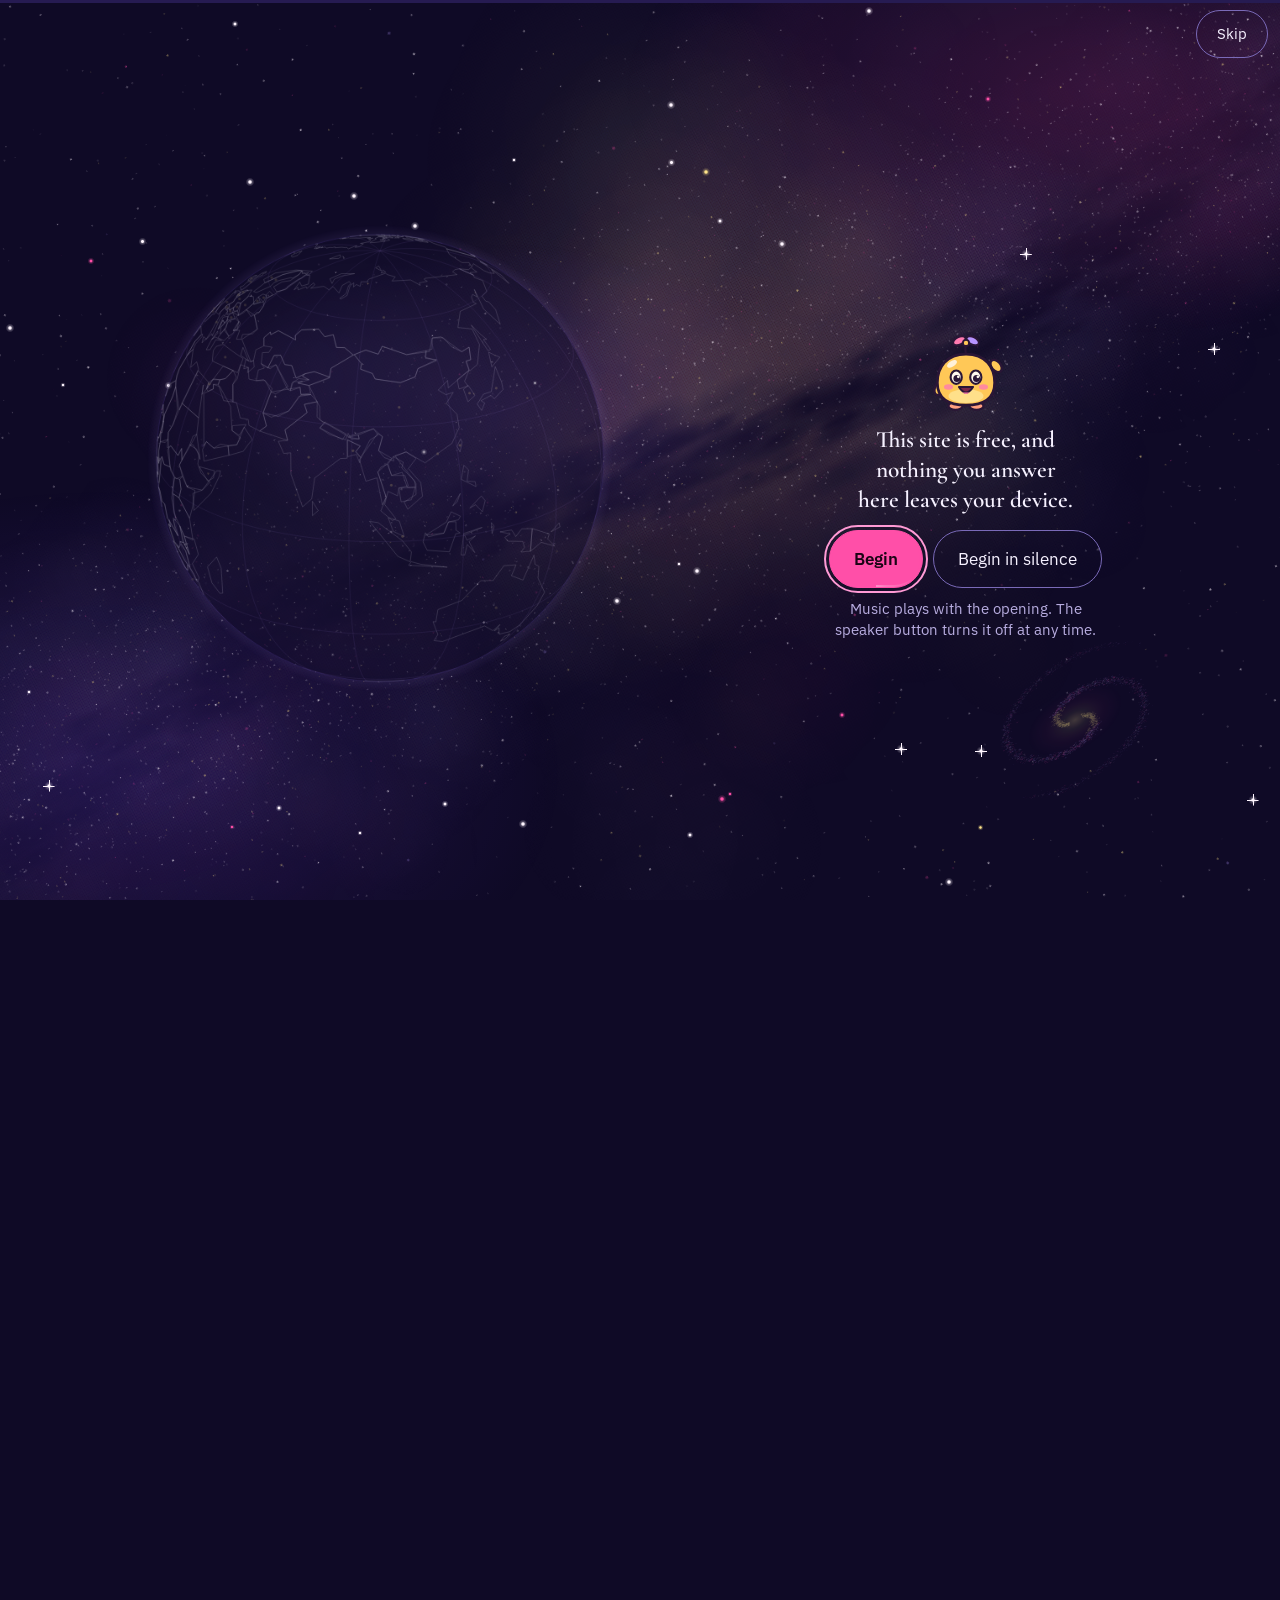
==== commit 80144839: "November recheck, CSHL moved to skip list, FLIP transitions Rechecked against the 3 November sweep o" ====
--- a/index.html
+++ b/index.html
@@ -631,6 +631,21 @@
       what living there is honestly like for an Indian student. Pick one to see its programmes.</p>
     </header>
     <div class="ooh-slot" data-ooh="countries"></div>
+    <!-- The globe is an enhancement: every place it shows is also a tile
+         below it, and a tile does the same as tapping the globe (turns and
+         zooms the globe to the place, and opens its page). -->
+    <div class="cx-layout">
+    <figure class="cx-stage">
+      <canvas id="cxGlobe" role="img"
+              aria-label="A globe of every country in the index. Choosing a country, here or in the list, turns the globe to it and zooms in."></canvas>
+      <div class="cx-zoom" role="group" aria-label="Globe zoom">
+        <button type="button" class="cx-zbtn" id="cxZoomIn" aria-label="Zoom in"><svg viewBox="0 0 20 20" aria-hidden="true" focusable="false"><path d="M10 4v12M4 10h12" fill="none" stroke="currentColor" stroke-width="1.8" stroke-linecap="round"/></svg></button>
+        <button type="button" class="cx-zbtn" id="cxZoomOut" aria-label="Zoom out"><svg viewBox="0 0 20 20" aria-hidden="true" focusable="false"><path d="M4 10h12" fill="none" stroke="currentColor" stroke-width="1.8" stroke-linecap="round"/></svg></button>
+        <button type="button" class="cx-zbtn cx-zworld" id="cxZoomWorld">Whole world</button>
+      </div>
+      <figcaption class="globe-label" id="cxGlobeLabel">Drag to turn, tap a country to zoom in</figcaption>
+    </figure>
+    <div class="cx-main">
     <div class="cx-tools">
       <div class="cx-regions" id="cxRegions" role="group" aria-label="Region"></div>
       <div class="sort-wrap cx-sort">
@@ -646,6 +661,8 @@
     <p class="result-count" id="cxCount" role="status" aria-live="polite"></p>
     <div class="cx-grid" id="cxGrid"></div>
     <div class="cx-detail" id="cxDetail" hidden></div>
+    </div>
+    </div>
   </div>
 </section>
 
@@ -734,6 +751,12 @@
 </section>
 
 </main>
+
+<!-- Appears once you are well down a long view. Bottom left, so it never
+     sits on Ooh's corner button on the right. -->
+<button type="button" class="to-top" id="toTop" aria-label="Back to top" hidden>
+  <svg viewBox="0 0 20 20" aria-hidden="true" focusable="false"><path d="M10 15V5M5 9.5L10 4.5l5 5" fill="none" stroke="currentColor" stroke-width="1.8" stroke-linecap="round" stroke-linejoin="round"/></svg>
+</button>
 
 <footer class="foot">
   <div class="wrap foot-in">
@@ -781,7 +804,7 @@
     <p class="foot-note foot-small reviewed" id="reviewedFoot"></p>
     <p class="foot-note foot-small">
       If you are struggling right now, that is not a career problem and it does not wait for a
-      deadline. Tele-MANAS, India's free national mental health helpline: <a href="tel:14416"><strong>14416</strong></a> · Check your wellbeing privately with <a href="https://aryanmanhas12.github.io/Psych/" target="_blank" rel="noopener"><strong>Psych Screener</strong></a>.
+      deadline. Tele-MANAS, India's free national mental health helpline, answers on <a href="tel:14416"><strong>14416</strong></a>. You can also check your wellbeing privately with <a href="https://aryanmanhas12.github.io/Psych/" target="_blank" rel="noopener"><strong>Psych Screener</strong></a>.
     </p>
     <!-- Separate pages rather than another <details>, so they can be linked to,
          indexed and cited. build.js rewrites these two to absolute URLs for the
@@ -807,7 +830,7 @@
       </ul>
     </nav>
     <p class="foot-note foot-small foot-legal">
-      <a href="privacy.html">Privacy</a> · <a href="terms.html">Terms of use</a>
+      <a href="privacy.html">Privacy</a> <a href="terms.html">Terms of use</a>
     </p>
     <p class="foot-sign">Go on then. The world is wider than they told you.</p>
   </div>
--- a/assets/styles.css
+++ b/assets/styles.css
@@ -159,7 +159,9 @@
   --ease-out: cubic-bezier(.22, 1, .36, 1);   /* fast start, soft landing */
   --ease-spring: cubic-bezier(.32, .72, 0, 1); /* presses and reveals: weight, then settle */
 
-  --shadow: 0 1px 2px rgba(0,0,0,.5), 0 12px 34px -16px rgba(0,0,0,.8);
+  /* Tinted with the sky's own indigo rather than pure black, so a lifted
+     surface reads as lit by the same night it sits in. */
+  --shadow: 0 1px 2px rgba(6, 3, 24, .55), 0 12px 34px -16px rgba(6, 3, 24, .85);
 
   /* Tells the browser to paint scrollbars, native form controls and the
      pre-paint background to match. Without it a dark page still flashes a
@@ -182,7 +184,7 @@
   --rg-india: #FF6FB5; --rg-uk: #7FA8FF; --rg-europe: #B08CFF; --rg-americas: #4FD8F0;
   --rg-anz: #A6E86B; --rg-asia: #F07CFF; --rg-global: #E2D8FF;
   --ooh-paper: #FFF8EE; --ooh-ink: #2A1636; --ooh-gold: #FFC857; --ooh-mouth: #7A2748;
-  --shadow: 0 1px 2px rgba(0,0,0,.5), 0 12px 34px -16px rgba(0,0,0,.8);
+  --shadow: 0 1px 2px rgba(6, 3, 24, .55), 0 12px 34px -16px rgba(6, 3, 24, .85);
   color-scheme: dark;
 }
 /* Daylight: lavender paper and magenta ink for reading in sunlight. The
@@ -359,6 +361,8 @@
    display faces only — balance is expensive on long running text and does
    nothing useful there. */
 h1, h2, h3, .hero-h, .band-h, .sec-h, .card-h { text-wrap: balance; }
+/* Running text never leaves one word alone on its last line. */
+p, li, dd { text-wrap: pretty; }
 
 /* Root size in percent, never px, so a reader who has raised their browser's
    default still gets it. 17px on phones, 18px from tablet up: this is a site
@@ -1272,6 +1276,9 @@
 }
 .page-head .reviewed { margin: 14px 0 0; }
 
+.foot-legal { display: flex; flex-wrap: wrap; gap: 4px 20px; }
+.empty-go { display: flex; flex-wrap: wrap; justify-content: center; gap: 10px; margin: 16px 0 0; }
+#shortlistSlot { padding-bottom: 60px; }
 .foot-sign {
   font-family: var(--font-script); font-size: 1.5rem; line-height: 1.3;
   color: var(--accent); margin: 30px 0 0; max-width: none;
@@ -1655,7 +1662,12 @@
 
 /* ─────────────── frontier ─────────────── */
 .frontier-grid { display: grid; grid-template-columns: repeat(auto-fit, minmax(min(330px, 100%), 1fr)); gap: 18px; margin-bottom: 70px; }
-.fcard { border: 1px solid var(--line); background: var(--surface); border-radius: var(--r); padding: 24px 26px; }
+.fcard { border: 1px solid var(--line); background: var(--surface); border-radius: var(--r); padding: 24px 26px;
+  display: flex; flex-direction: column; }
+/* Cards in a row end on one line: the list of places and the link go to the
+   bottom whatever the length of the prose above them. */
+.fcard .f-where { margin-top: auto; padding-top: 14px; }
+.fcard .card-link { align-self: flex-start; }
 .fcard h3 { font-family: var(--font-display); font-weight: 600; font-size: 1.62rem; margin: 0 0 4px; letter-spacing: -.005em; }
 .fcard .f-tag { font-family: var(--font-ui); font-size: .72rem; color: var(--accent); letter-spacing: 0; margin: 0 0 15px; }
 .fcard p { font-size: .93rem; color: var(--ink-2); margin: 0 0 13px; }
@@ -1722,6 +1734,7 @@
   white-space: nowrap; overflow: hidden; text-overflow: ellipsis;
 }
 .month li:first-child { border-top: 0; }
+.month li.m-none { color: var(--ink-3); }
 
 /* ─────────────── country fit ─────────────── */
 .countries { display: grid; gap: 14px; margin: 0 0 50px; }
@@ -2504,7 +2517,7 @@
 .door:hover { border-color: var(--door); }
 .door:active { transform: scale(.97); }
 
-/* ── try chips: fixed starting points and your own searches ── */
+/* ── try chips: fixed starting points, each with its live count ── */
 .try { display: grid; gap: 8px; margin: 10px 0 0; }
 #browseTry { margin: -6px 0 16px; }
 .try-row { display: flex; flex-wrap: wrap; align-items: center; gap: 8px; }
@@ -2516,14 +2529,7 @@
   transition: border-color .15s ease, transform .2s var(--ease-spring);
 }
 .try-chip:hover { border-color: var(--accent); }
-.try-chip.is-mine { background: var(--accent-wash); border-color: color-mix(in srgb, var(--accent) 50%, var(--line)); }
 .try-n { font-size: .74rem; color: var(--ink-2); font-variant-numeric: lining-nums tabular-nums; }
-.try-clear {
-  font: inherit; font-family: var(--font-ui); font-size: .8rem; color: var(--accent); cursor: pointer;
-  background: none; border: 0; min-height: 40px; min-width: 40px; padding: 0 8px;
-  text-decoration: underline; text-underline-offset: 3px;
-}
-
 /* ── search suggestions (a listbox under the box) ── */
 .search-wrap { position: relative; }
 .suggest {
@@ -2541,9 +2547,6 @@
 .sg-opt[aria-selected="true"], .sg-opt:hover { background: var(--accent-wash); }
 .sg-label { min-width: 0; font-size: .95rem; overflow-wrap: anywhere; }
 .sg-tag { flex: none; font-family: var(--font-ui); font-size: .74rem; color: var(--ink-2); }
-@media (prefers-reduced-motion: no-preference) {
-  html:not(.lite) .suggest:not([hidden]) { animation: pop-down .22s var(--ease-spring) backwards; }
-}
 @keyframes pop-down { from { opacity: 0; transform: translateY(-4px); } }
 
 .chip-row { display: flex; flex-wrap: wrap; align-items: center; gap: 10px; margin: 0 0 16px; }
@@ -2577,7 +2580,10 @@
 }
 .cx-tile:hover { border-color: var(--rg); }
 .cx-tile:active { transform: scale(.97); }
-.cx-top { display: flex; align-items: center; gap: 10px; min-width: 0; }
+/* Two lines are reserved for the name, so a row of tiles keeps its counts
+   and bars on one line even when "Global organisations" wraps. */
+.cx-top { display: flex; align-items: flex-start; gap: 10px; min-width: 0; min-height: 3em; }
+.cx-top .cx-dot { margin-top: .5em; }
 .cx-name { font-family: var(--font-display); font-weight: 600; font-size: 1.3rem; line-height: 1.15; overflow-wrap: anywhere; text-wrap: balance; }
 .cx-n {
   font-family: var(--font-display); font-weight: 600; font-size: 2.1rem; line-height: 1;
@@ -2597,11 +2603,13 @@
 .cx-d-head { margin: 0 0 16px; }
 .cx-d-region { display: flex; align-items: center; gap: 9px; margin: 0 0 6px; font-family: var(--font-ui); font-size: .82rem; font-weight: 600; color: var(--ink-2); }
 .cx-d-head h3 { text-wrap: balance; margin: 0; font-family: var(--font-display); font-weight: 600; font-size: clamp(2.1rem, 7vw, 3.2rem); line-height: 1.05; }
+/* Flex, not a grid: a grid with a hairline background shows its empty cells
+   as a grey block when five tiles fill four columns. */
 .cx-d-stats {
-  display: grid; grid-template-columns: repeat(auto-fit, minmax(min(130px, 100%), 1fr));
-  gap: 1px; margin: 0 0 20px; background: var(--line-soft); border: 1px solid var(--line-soft);
-}
-.cx-d-stats > div { background: var(--paper); padding: 12px 14px; display: flex; flex-direction: column; gap: 6px; }
+  display: flex; flex-wrap: wrap; gap: 1px; margin: 0 0 20px;
+  background: var(--line-soft); border: 1px solid var(--line-soft);
+}
+.cx-d-stats > div { flex: 1 1 130px; background: var(--paper); padding: 12px 14px; display: flex; flex-direction: column; gap: 6px; }
 .cx-d-stats dt { font-family: var(--font-ui); font-size: .78rem; font-weight: 600; color: var(--ink-3); }
 .cx-d-stats dd {
   margin: auto 0 0; font-family: var(--font-display); font-weight: 600; font-size: 1.9rem; line-height: 1;
@@ -2659,7 +2667,7 @@
 .urg.dl-closing { color: var(--signal); }
 .dl-name { margin: 0 0 3px; font-size: 1rem; font-weight: 600; line-height: 1.35; color: var(--ink); }
 .dl-org { margin: 0 0 5px; font-family: var(--font-ui); font-size: .8rem; line-height: 1.45; color: var(--ink-2); }
-.dl-org .cx-dot { margin: 0 8px 1px 2px; vertical-align: middle; }
+.dl-org .cx-dot, .record .cx-dot { margin: 0 8px 1px 2px; vertical-align: middle; }
 .dl-window { margin: 0; font-size: .86rem; line-height: 1.5; color: var(--ink-2); }
 .dl-acts { display: flex; align-items: center; gap: 10px; }
 .dl-acts .card-link { margin: 0; padding: 11px 0; border-bottom: 0; text-decoration: underline; text-underline-offset: 3px; }
@@ -2678,6 +2686,11 @@
   html:not(.lite) .dl-row, html:not(.lite) .door, html:not(.lite) .cx-detail { animation: tile-in .4s var(--ease-spring) backwards; }
 }
 @keyframes tile-in { from { opacity: 0; transform: translateY(10px) scale(.985); } }
+/* Once a list has made its entrance, a re-render moves its items (FLIP in
+   app.js) instead of dealing them in again. */
+.cx-grid[data-entered] .cx-tile, .cx-grid[data-entered] .cx-bar,
+#dlList[data-entered] .dl-row, #dlLast[data-entered] .dl-row,
+#dlStrip[data-entered] .dl-bar-col i { animation: none; }
 @keyframes bar-grow { from { transform: scaleX(0); } }
 @keyframes bar-rise { from { transform: scaleY(0); } }
 
@@ -2690,3 +2703,50 @@
     border-radius: 2px; background: var(--fill);
   }
 }
+
+/* ── the Countries globe: zoom into a place ── */
+.cx-layout { display: grid; grid-template-columns: minmax(0, 1fr); gap: 18px; }
+.cx-main { min-width: 0; }
+.cx-stage { position: relative; margin: 0 0 4px; display: flex; flex-direction: column; align-items: center; gap: 8px; scroll-margin-top: 70px; }
+.cx-stage[hidden] { display: none; }
+#cxGlobe {
+  display: block; width: min(100%, 400px); aspect-ratio: 1; border-radius: 24px;
+  cursor: grab; touch-action: pan-y; -webkit-tap-highlight-color: transparent;
+}
+#cxGlobe.is-grabbing { cursor: grabbing; }
+.cx-zoom { display: flex; align-items: center; justify-content: center; gap: 10px; }
+.cx-zbtn {
+  font: inherit; font-family: var(--font-ui); font-size: .82rem; color: var(--ink); cursor: pointer;
+  display: inline-grid; place-items: center; width: 42px; height: 42px; padding: 0; border-radius: 50%;
+  background: var(--surface); border: 1px solid var(--line-strong);
+  transition: border-color .15s ease, transform .2s var(--ease-spring);
+}
+.cx-zbtn svg { width: 18px; height: 18px; }
+.cx-zbtn:hover { border-color: var(--accent); color: var(--accent); }
+.cx-zbtn:active { transform: scale(.94); }
+.cx-zworld { width: auto; padding: 0 16px; border-radius: 100px; }
+@media (min-width: 920px) {
+  .cx-layout { grid-template-columns: minmax(0, 5fr) minmax(0, 7fr); gap: 34px; align-items: start; }
+  .cx-stage { position: sticky; top: 78px; }
+  #cxGlobe { width: 100%; max-width: 460px; }
+  .cx-grid { grid-template-columns: repeat(auto-fill, minmax(min(190px, 100%), 1fr)); }
+}
+
+/* ── back to top ── */
+.to-top {
+  position: fixed; z-index: 45;
+  left: max(16px, env(safe-area-inset-left, 0px)); bottom: max(18px, env(safe-area-inset-bottom, 0px));
+  width: 46px; height: 46px; padding: 0; border-radius: 50%; cursor: pointer;
+  display: grid; place-items: center; color: var(--ink);
+  background: var(--surface); border: 1px solid var(--line-strong); box-shadow: var(--shadow);
+  transition: border-color .15s ease, color .15s ease, transform .2s var(--ease-spring);
+}
+.to-top[hidden] { display: none; }
+.to-top svg { width: 20px; height: 20px; }
+.to-top:hover { border-color: var(--accent); color: var(--accent); }
+.to-top:active { transform: scale(.94); }
+@media (prefers-reduced-motion: no-preference) {
+  html:not(.lite) .to-top:not([hidden]) { animation: pop-down .3s var(--ease-spring) backwards; }
+}
+.cty-go { margin: 14px 0 0; }
+@media print { .to-top, .cx-stage { display: none !important; } }
